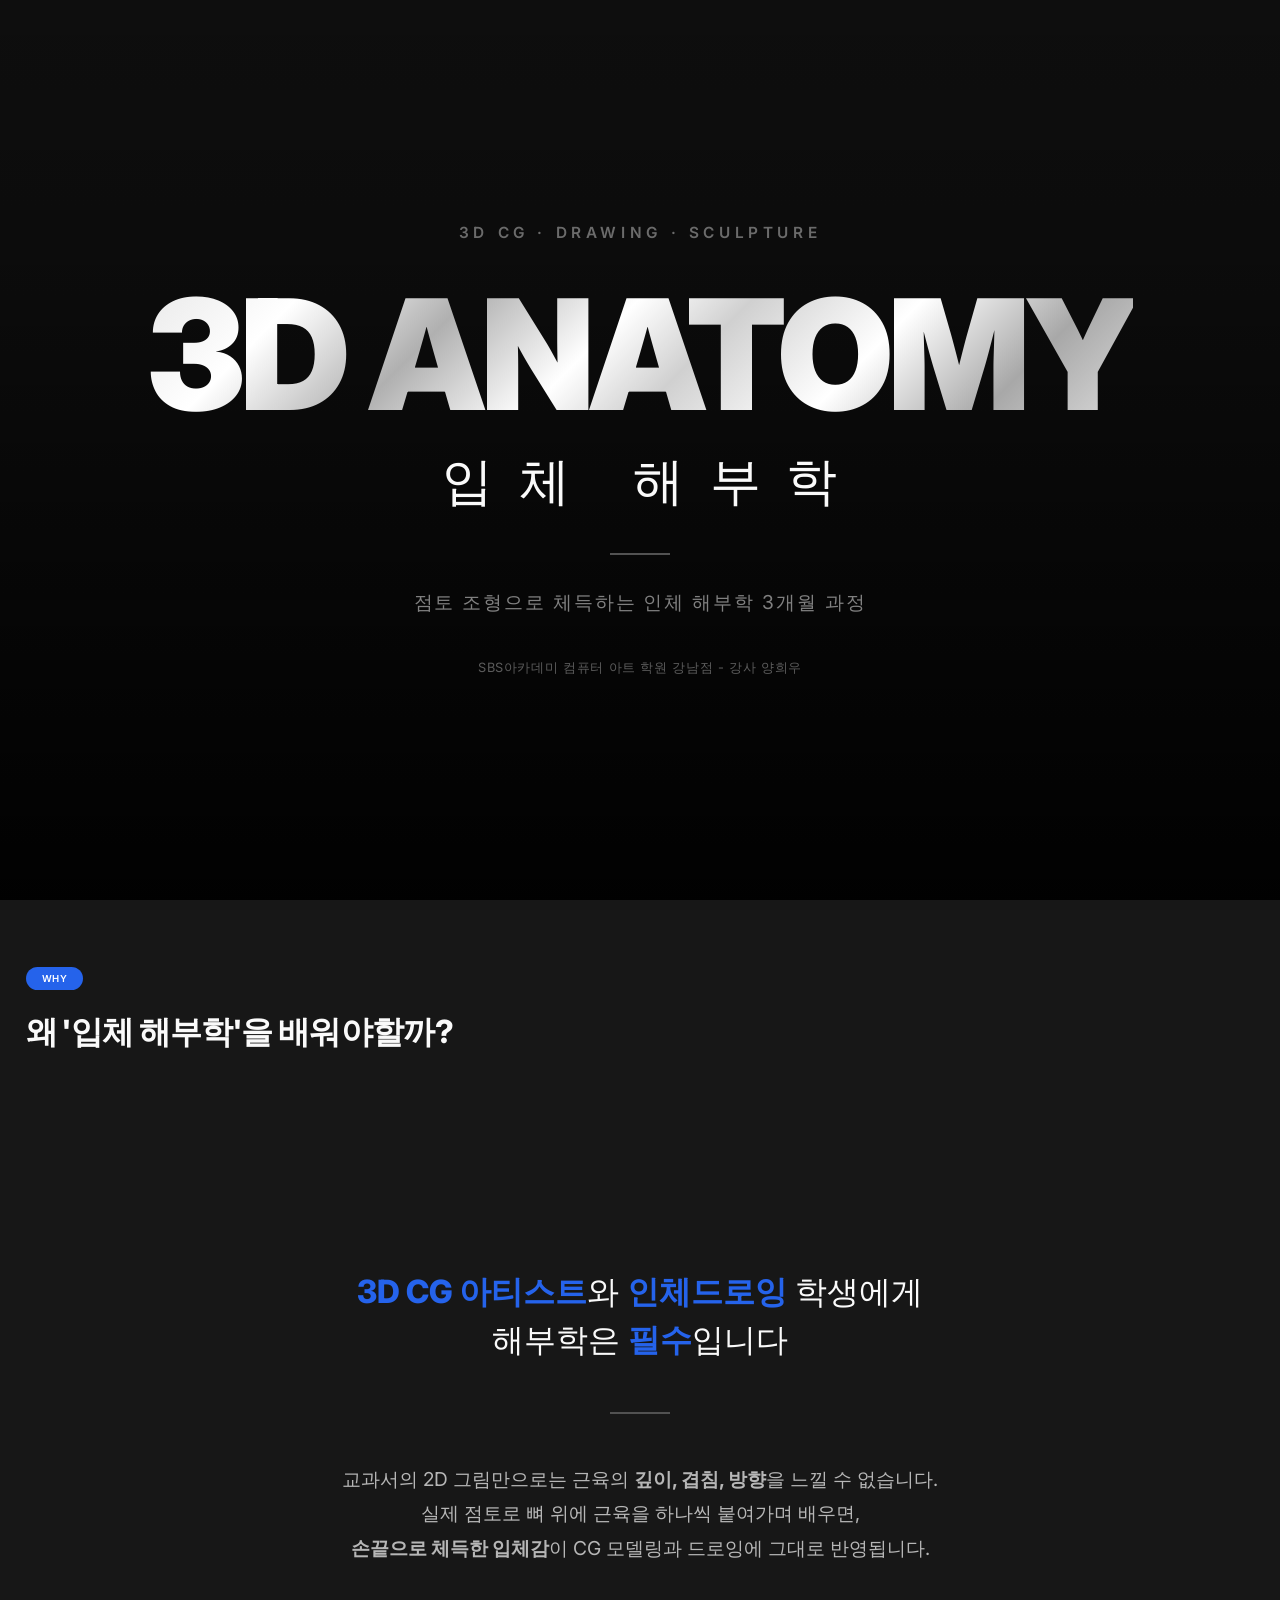
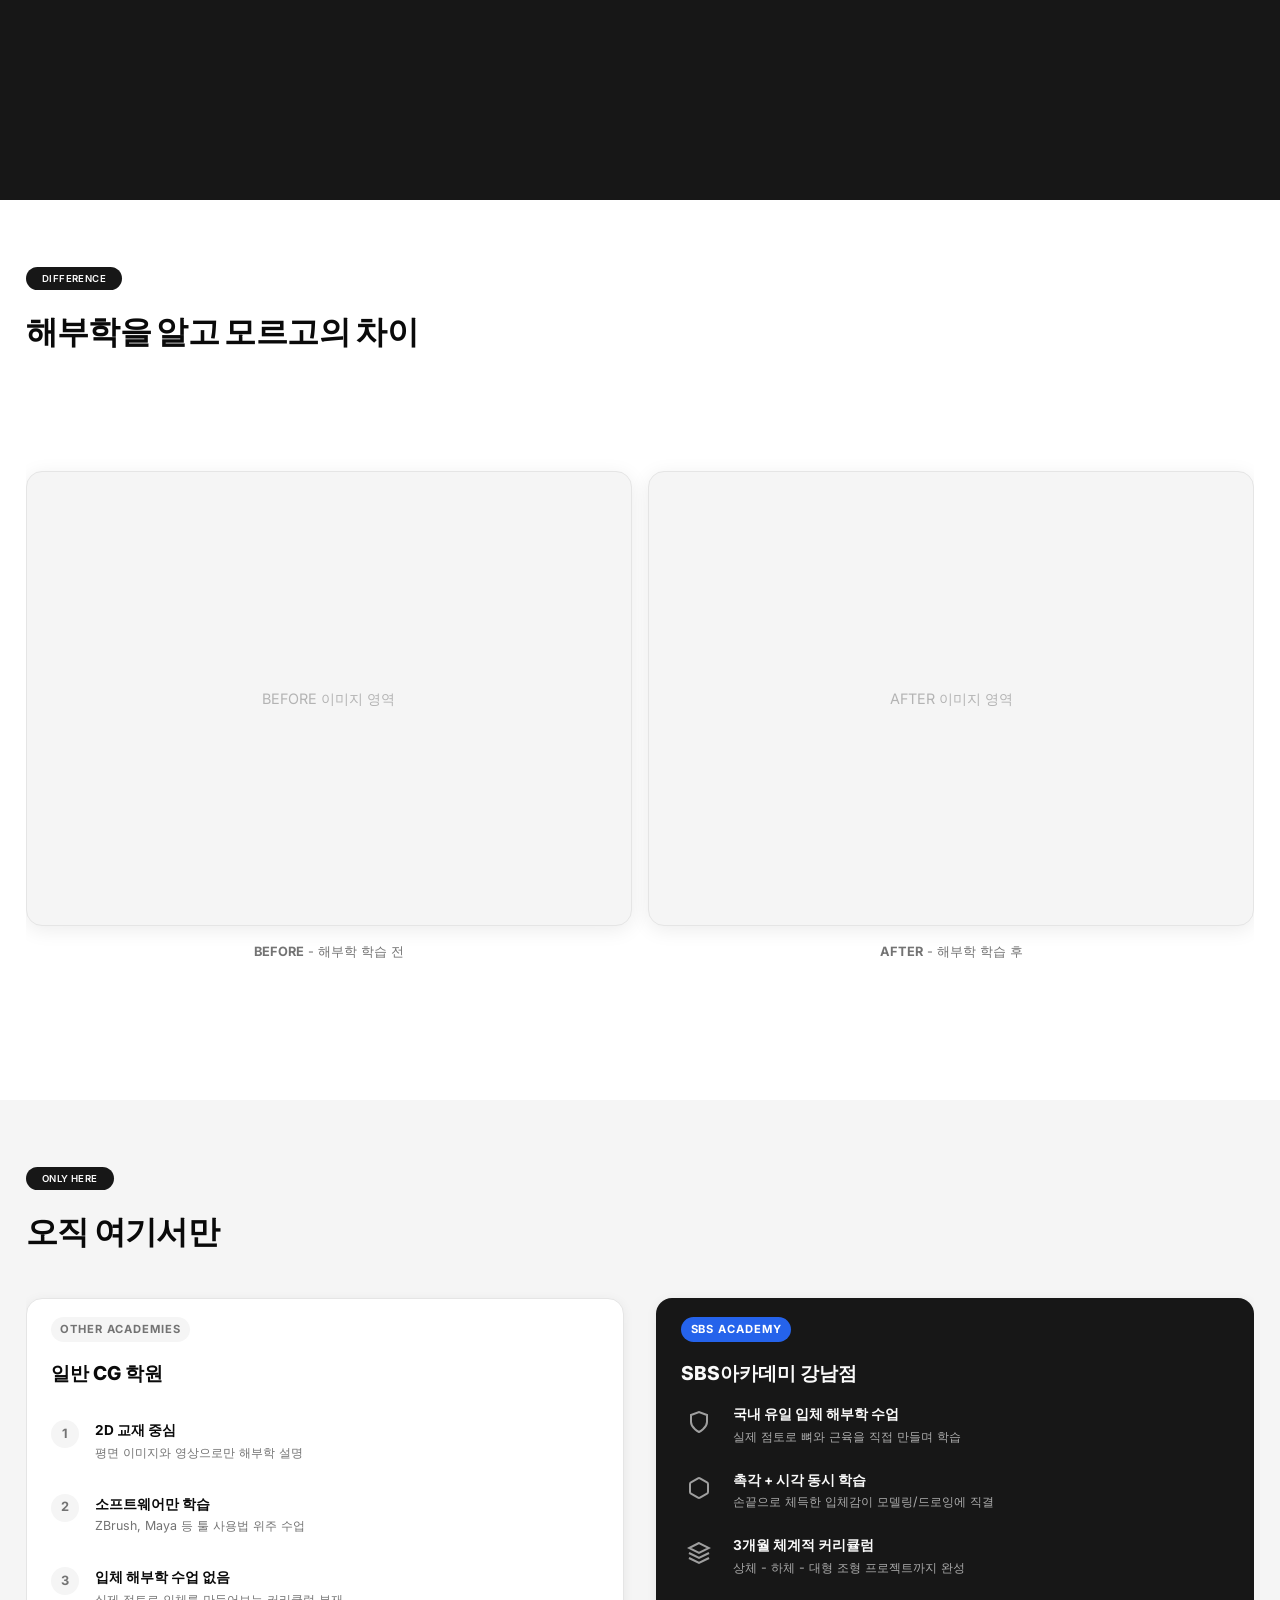
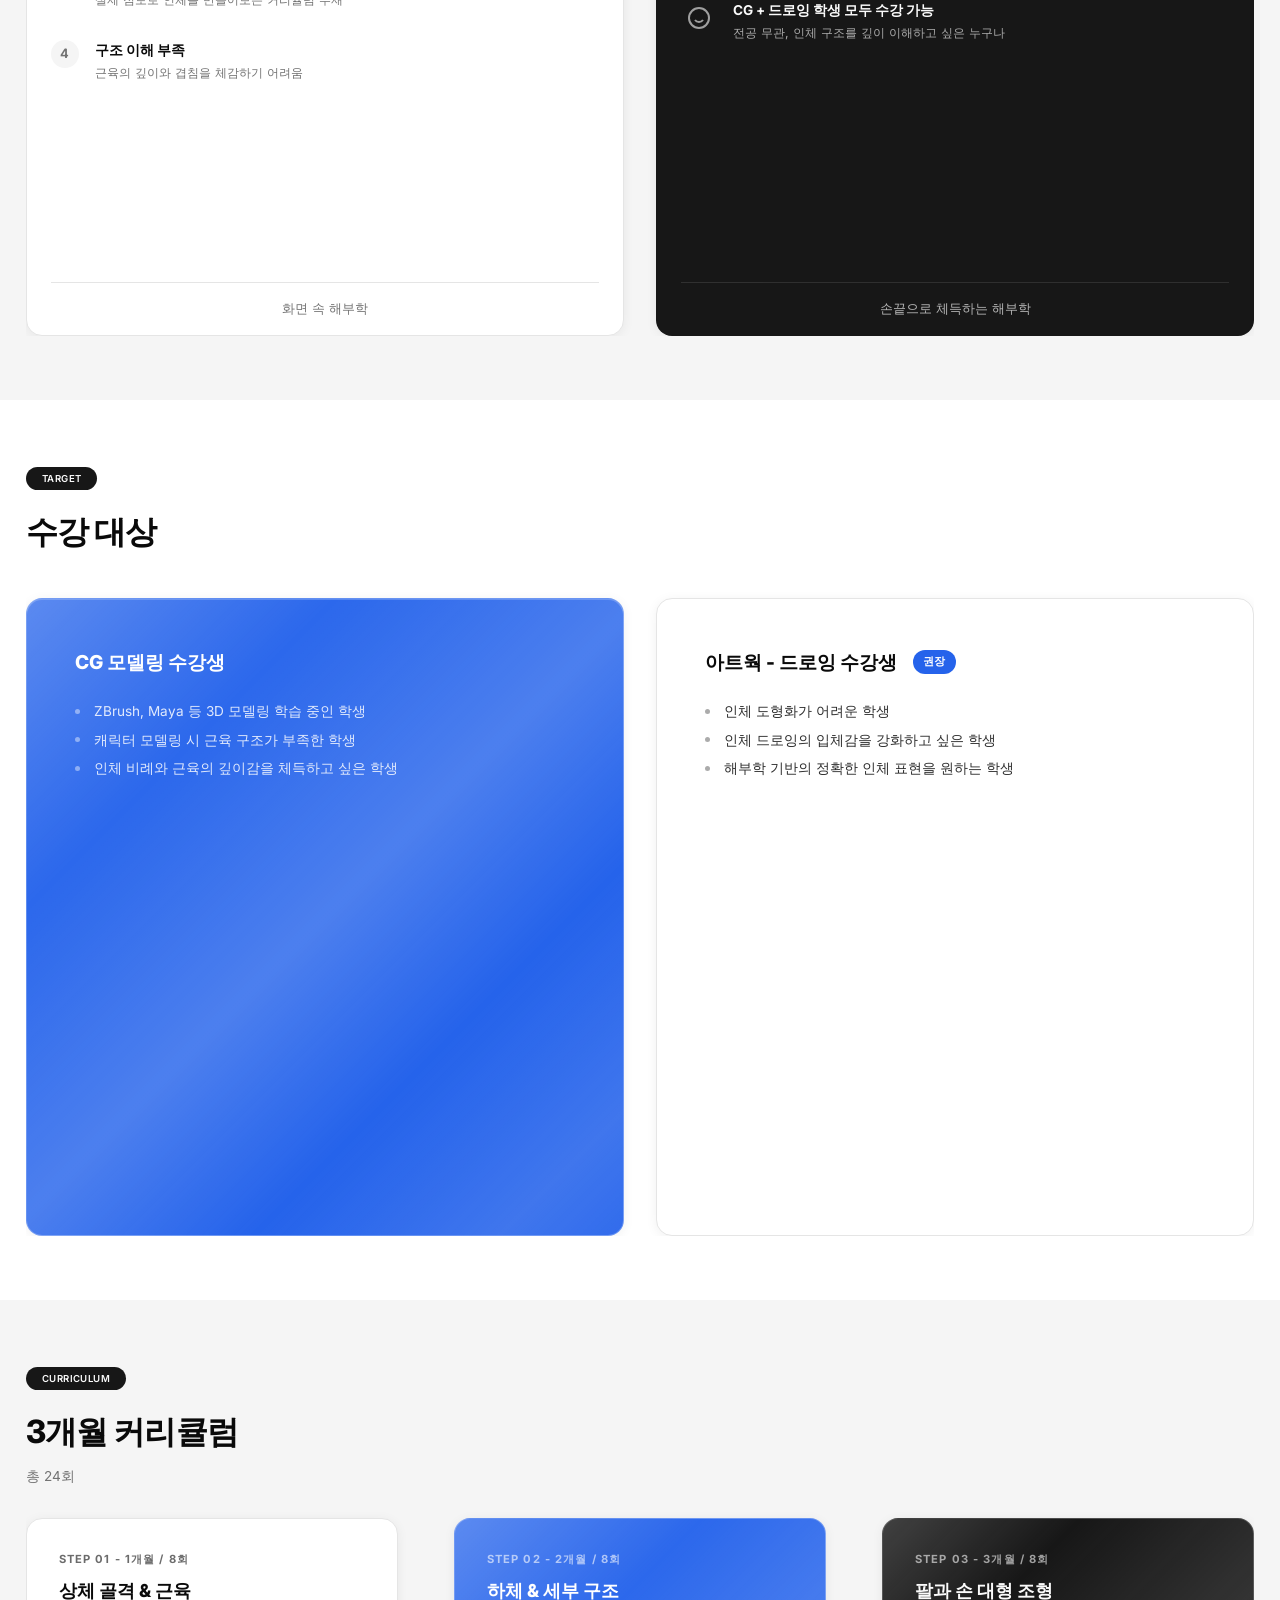
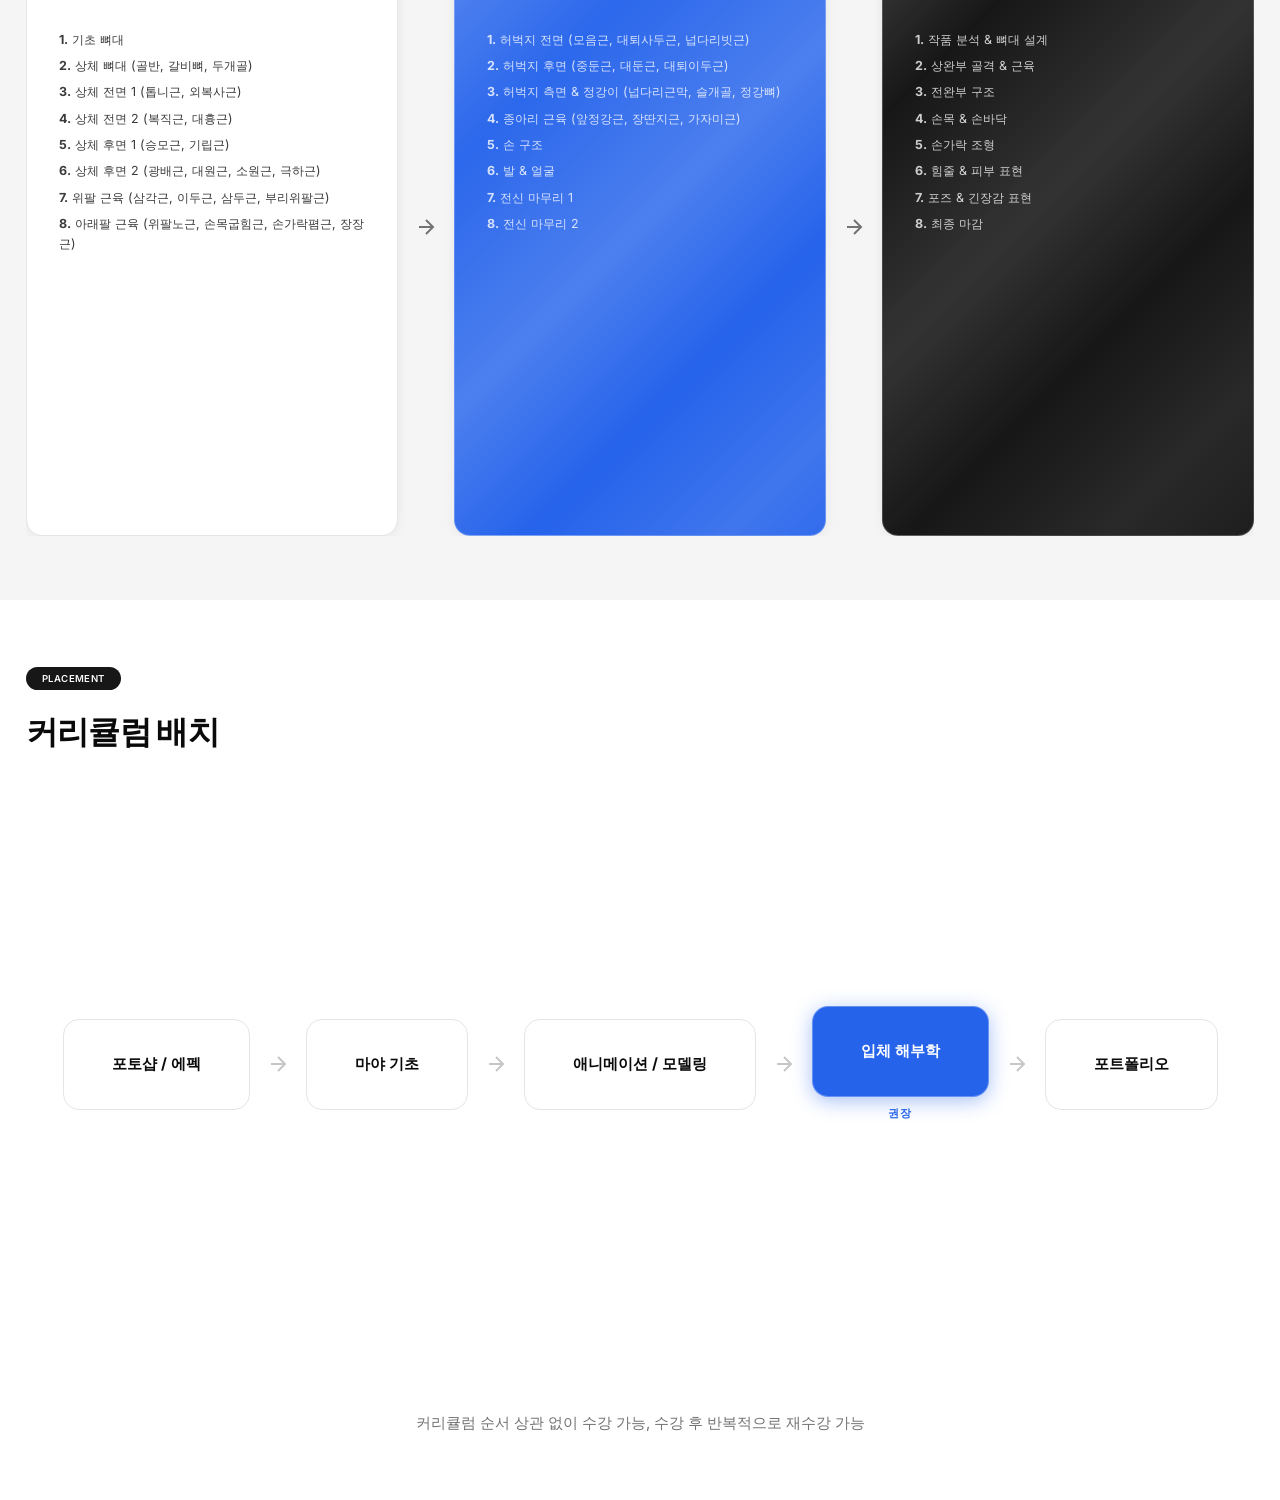
==== consultation/_build/3d_anatomy.html @ c50e130d "Curriculum placement: light theme + recommend below box" ====
<!DOCTYPE html>
<html lang="ko">
<head>
    <meta charset="UTF-8">
    <meta name="viewport" content="width=device-width, initial-scale=1.0">
    <title>3D Anatomy Lecture</title>
    <link rel="stylesheet" href="../css/style_portrait.css">
</head>
<body>
    <div class="presentation-container">

<section class="hero-section hero-section--bg" data-section-id="hero">
    <div class="hero-bg-overlay"></div>
    <div class="hero-content">
        <p class="hero-eyebrow">3D CG &middot; DRAWING &middot; SCULPTURE</p>
        <h1 class="hero-title">
            <span class="hero-title-main">3D ANATOMY</span>
            <span class="hero-title-sub">입체 해부학</span>
        </h1>
        <div class="hero-divider"></div>
        <p class="hero-tagline">점토 조형으로 체득하는 인체 해부학 3개월 과정</p>
        <p class="hero-instructor">SBS아카데미 컴퓨터 아트 학원 강남점 - 강사 양희우</p>
    </div>
</section>

<section class="section section--dark" data-section-id="why_clay_anatomy">
    <div class="section-container">
        <div class="section-header">
            <span class="section-badge">WHY</span>
            <h2 class="section-title">왜 '입체 해부학'을 배워야할까?</h2>
        </div>

        <div class="content-area">
            <div class="insight-center">
                <div class="insight-block">
                    <p class="insight-lead">
                        <strong>3D CG 아티스트</strong>와 <strong>인체드로잉</strong> 학생에게<br>
                        해부학은 <strong>필수</strong>입니다
                    </p>
                </div>

                <div class="insight-divider"></div>

                <div class="insight-detail">
                    <p>
                        교과서의 2D 그림만으로는 근육의 <strong>깊이, 겹침, 방향</strong>을 느낄 수 없습니다.<br>
                        실제 점토로 뼈 위에 근육을 하나씩 붙여가며 배우면,<br>
                        <strong>손끝으로 체득한 입체감</strong>이 CG 모델링과 드로잉에 그대로 반영됩니다.
                    </p>
                </div>
            </div>
        </div>
    </div>
</section>

<section class="section" data-section-id="before_after">
    <div class="section-container">
        <div class="section-header">
            <span class="section-badge">DIFFERENCE</span>
            <h2 class="section-title">해부학을 알고 모르고의 차이</h2>
        </div>

        <div class="content-area">
            <div class="image-row-2" style="flex: 1; align-items: center;">
                <div class="image-card">
                    <div class="image-wrap" style="aspect-ratio: 4/3; display: flex; align-items: center; justify-content: center; background: var(--muted); min-height: 320px;">
                        <p style="color: var(--muted-fg); font-size: 0.9rem; opacity: 0.5;">BEFORE 이미지 영역</p>
                    </div>
                    <p class="image-caption"><strong>BEFORE</strong> - 해부학 학습 전</p>
                </div>
                <div class="image-card">
                    <div class="image-wrap" style="aspect-ratio: 4/3; display: flex; align-items: center; justify-content: center; background: var(--muted); min-height: 320px;">
                        <p style="color: var(--muted-fg); font-size: 0.9rem; opacity: 0.5;">AFTER 이미지 영역</p>
                    </div>
                    <p class="image-caption"><strong>AFTER</strong> - 해부학 학습 후</p>
                </div>
            </div>
        </div>
    </div>
</section>

<section class="section" data-section-id="only_here">
    <div class="section-container">
        <div class="section-header">
            <span class="section-badge">ONLY HERE</span>
            <h2 class="section-title">오직 여기서만</h2>
        </div>

        <div class="content-area">
            <div class="compare-grid">
                <!-- 타 학원 -->
                <div class="compare-card">
                    <div class="compare-header">
                        <span class="compare-label compare-label--old">OTHER ACADEMIES</span>
                        <h3 class="compare-title">일반 CG 학원</h3>
                    </div>
                    <div class="compare-steps">
                        <div class="compare-step">
                            <span class="step-number">1</span>
                            <div class="step-content">
                                <strong>2D 교재 중심</strong>
                                <p>평면 이미지와 영상으로만 해부학 설명</p>
                            </div>
                        </div>
                        <div class="compare-step">
                            <span class="step-number">2</span>
                            <div class="step-content">
                                <strong>소프트웨어만 학습</strong>
                                <p>ZBrush, Maya 등 툴 사용법 위주 수업</p>
                            </div>
                        </div>
                        <div class="compare-step">
                            <span class="step-number">3</span>
                            <div class="step-content">
                                <strong>입체 해부학 수업 없음</strong>
                                <p>실제 점토로 인체를 만들어보는 커리큘럼 부재</p>
                            </div>
                        </div>
                        <div class="compare-step">
                            <span class="step-number">4</span>
                            <div class="step-content">
                                <strong>구조 이해 부족</strong>
                                <p>근육의 깊이와 겹침을 체감하기 어려움</p>
                            </div>
                        </div>
                    </div>
                    <div class="compare-footer compare-footer--old">
                        화면 속 해부학
                    </div>
                </div>

                <!-- SBS아카데미 -->
                <div class="compare-card compare-card--highlight">
                    <div class="compare-header">
                        <span class="compare-label compare-label--new">SBS ACADEMY</span>
                        <h3 class="compare-title">SBS아카데미 강남점</h3>
                    </div>
                    <div class="compare-features">
                        <div class="compare-feature">
                            <div class="feature-icon">
                                <svg width="24" height="24" viewBox="0 0 24 24" fill="none" stroke="currentColor" stroke-width="2"><path d="M12 22s8-4 8-10V5l-8-3-8 3v7c0 6 8 10 8 10z"/></svg>
                            </div>
                            <div>
                                <strong>국내 유일 입체 해부학 수업</strong>
                                <p>실제 점토로 뼈와 근육을 직접 만들며 학습</p>
                            </div>
                        </div>
                        <div class="compare-feature">
                            <div class="feature-icon">
                                <svg width="24" height="24" viewBox="0 0 24 24" fill="none" stroke="currentColor" stroke-width="2"><path d="M21 16V8a2 2 0 0 0-1-1.73l-7-4a2 2 0 0 0-2 0l-7 4A2 2 0 0 0 3 8v8a2 2 0 0 0 1 1.73l7 4a2 2 0 0 0 2 0l7-4A2 2 0 0 0 21 16z"/></svg>
                            </div>
                            <div>
                                <strong>촉각 + 시각 동시 학습</strong>
                                <p>손끝으로 체득한 입체감이 모델링/드로잉에 직결</p>
                            </div>
                        </div>
                        <div class="compare-feature">
                            <div class="feature-icon">
                                <svg width="24" height="24" viewBox="0 0 24 24" fill="none" stroke="currentColor" stroke-width="2"><path d="M12 2L2 7l10 5 10-5-10-5z"/><path d="M2 17l10 5 10-5"/><path d="M2 12l10 5 10-5"/></svg>
                            </div>
                            <div>
                                <strong>3개월 체계적 커리큘럼</strong>
                                <p>상체 - 하체 - 대형 조형 프로젝트까지 완성</p>
                            </div>
                        </div>
                        <div class="compare-feature">
                            <div class="feature-icon">
                                <svg width="24" height="24" viewBox="0 0 24 24" fill="none" stroke="currentColor" stroke-width="2"><circle cx="12" cy="12" r="10"/><path d="M8 14s1.5 2 4 2 4-2 4-2"/><line x1="9" y1="9" x2="9.01" y2="9"/><line x1="15" y1="9" x2="15.01" y2="9"/></svg>
                            </div>
                            <div>
                                <strong>CG + 드로잉 학생 모두 수강 가능</strong>
                                <p>전공 무관, 인체 구조를 깊이 이해하고 싶은 누구나</p>
                            </div>
                        </div>
                    </div>
                    <div class="compare-footer compare-footer--new">
                        손끝으로 체득하는 해부학
                    </div>
                </div>
            </div>
        </div>
    </div>
</section>

<section class="section" data-section-id="target_students">
    <div class="section-container">
        <div class="section-header">
            <span class="section-badge">TARGET</span>
            <h2 class="section-title">수강 대상</h2>
        </div>

        <div class="content-area">
            <div class="target-grid">
                <div class="target-card target-card--accent">
                    <h3 class="target-title">CG 모델링 수강생</h3>
                    <ul class="target-list">
                        <li>ZBrush, Maya 등 3D 모델링 학습 중인 학생</li>
                        <li>캐릭터 모델링 시 근육 구조가 부족한 학생</li>
                        <li>인체 비례와 근육의 깊이감을 체득하고 싶은 학생</li>
                    </ul>
                </div>

                <div class="target-card">
                    <div class="target-header-row">
                        <h3 class="target-title">아트웍 - 드로잉 수강생</h3>
                        <span class="target-recommend">권장</span>
                    </div>
                    <ul class="target-list">
                        <li>인체 도형화가 어려운 학생</li>
                        <li>인체 드로잉의 입체감을 강화하고 싶은 학생</li>
                        <li>해부학 기반의 정확한 인체 표현을 원하는 학생</li>
                    </ul>
                </div>
            </div>
        </div>
    </div>
</section>

<section class="section" data-section-id="curriculum_roadmap">
    <div class="section-container">
        <div class="section-header">
            <span class="section-badge">CURRICULUM</span>
            <h2 class="section-title">3개월 커리큘럼</h2>
            <p class="section-description">총 24회</p>
        </div>

        <div class="content-area">
            <div class="roadmap-row">
                <div class="roadmap-card roadmap-card--white">
                    <span class="roadmap-step">STEP 01 - 1개월 / 8회</span>
                    <h3 class="roadmap-title">상체 골격 & 근육</h3>
                    <ul class="roadmap-list">
                        <li><strong>1.</strong> 기초 뼈대</li>
                        <li><strong>2.</strong> 상체 뼈대 (골반, 갈비뼈, 두개골)</li>
                        <li><strong>3.</strong> 상체 전면 1 (톱니근, 외복사근)</li>
                        <li><strong>4.</strong> 상체 전면 2 (복직근, 대흉근)</li>
                        <li><strong>5.</strong> 상체 후면 1 (승모근, 기립근)</li>
                        <li><strong>6.</strong> 상체 후면 2 (광배근, 대원근, 소원근, 극하근)</li>
                        <li><strong>7.</strong> 위팔 근육 (삼각근, 이두근, 삼두근, 부리위팔근)</li>
                        <li><strong>8.</strong> 아래팔 근육 (위팔노근, 손목굽힘근, 손가락폄근, 장장근)</li>
                    </ul>
                </div>

                <div class="roadmap-arrow">
                    <svg width="24" height="24" viewBox="0 0 24 24" fill="none" stroke="currentColor" stroke-width="2"><path d="M5 12h14"/><path d="M12 5l7 7-7 7"/></svg>
                </div>

                <div class="roadmap-card roadmap-card--blue">
                    <span class="roadmap-step">STEP 02 - 2개월 / 8회</span>
                    <h3 class="roadmap-title">하체 & 세부 구조</h3>
                    <ul class="roadmap-list">
                        <li><strong>1.</strong> 허벅지 전면 (모음근, 대퇴사두근, 넙다리빗근)</li>
                        <li><strong>2.</strong> 허벅지 후면 (중둔근, 대둔근, 대퇴이두근)</li>
                        <li><strong>3.</strong> 허벅지 측면 & 정강이 (넙다리근막, 슬개골, 정강뼈)</li>
                        <li><strong>4.</strong> 종아리 근육 (앞정강근, 장딴지근, 가자미근)</li>
                        <li><strong>5.</strong> 손 구조</li>
                        <li><strong>6.</strong> 발 & 얼굴</li>
                        <li><strong>7.</strong> 전신 마무리 1</li>
                        <li><strong>8.</strong> 전신 마무리 2</li>
                    </ul>
                </div>

                <div class="roadmap-arrow">
                    <svg width="24" height="24" viewBox="0 0 24 24" fill="none" stroke="currentColor" stroke-width="2"><path d="M5 12h14"/><path d="M12 5l7 7-7 7"/></svg>
                </div>

                <div class="roadmap-card roadmap-card--dark">
                    <span class="roadmap-step">STEP 03 - 3개월 / 8회</span>
                    <h3 class="roadmap-title">팔과 손 대형 조형</h3>
                    <ul class="roadmap-list">
                        <li><strong>1.</strong> 작품 분석 & 뼈대 설계</li>
                        <li><strong>2.</strong> 상완부 골격 & 근육</li>
                        <li><strong>3.</strong> 전완부 구조</li>
                        <li><strong>4.</strong> 손목 & 손바닥</li>
                        <li><strong>5.</strong> 손가락 조형</li>
                        <li><strong>6.</strong> 힘줄 & 피부 표현</li>
                        <li><strong>7.</strong> 포즈 & 긴장감 표현</li>
                        <li><strong>8.</strong> 최종 마감</li>
                    </ul>

                </div>
            </div>
        </div>
    </div>
</section>

<section class="section" data-section-id="curriculum_placement">
    <div class="section-container">
        <div class="section-header">
            <span class="section-badge">PLACEMENT</span>
            <h2 class="section-title">커리큘럼 배치</h2>
        </div>

        <div class="content-area">
            <div class="placement-flow">
                <div class="placement-box">
                    <span class="placement-label">포토샵 / 에펙</span>
                </div>
                <div class="placement-arrow">
                    <svg width="24" height="24" viewBox="0 0 24 24" fill="none" stroke="currentColor" stroke-width="2"><path d="M5 12h14"/><path d="M12 5l7 7-7 7"/></svg>
                </div>
                <div class="placement-box">
                    <span class="placement-label">마야 기초</span>
                </div>
                <div class="placement-arrow">
                    <svg width="24" height="24" viewBox="0 0 24 24" fill="none" stroke="currentColor" stroke-width="2"><path d="M5 12h14"/><path d="M12 5l7 7-7 7"/></svg>
                </div>
                <div class="placement-box">
                    <span class="placement-label">애니메이션 / 모델링</span>
                </div>
                <div class="placement-arrow">
                    <svg width="24" height="24" viewBox="0 0 24 24" fill="none" stroke="currentColor" stroke-width="2"><path d="M5 12h14"/><path d="M12 5l7 7-7 7"/></svg>
                </div>
                <div class="placement-box-wrap">
                    <div class="placement-box placement-box--accent">
                        <span class="placement-label">입체 해부학</span>
                    </div>
                    <span class="placement-recommend">권장</span>
                </div>
                <div class="placement-arrow">
                    <svg width="24" height="24" viewBox="0 0 24 24" fill="none" stroke="currentColor" stroke-width="2"><path d="M5 12h14"/><path d="M12 5l7 7-7 7"/></svg>
                </div>
                <div class="placement-box">
                    <span class="placement-label">포트폴리오</span>
                </div>
            </div>

            <div class="placement-note">
                <p>커리큘럼 순서 상관 없이 수강 가능, 수강 후 반복적으로 재수강 가능</p>
            </div>
        </div>
    </div>
</section>

    </div>
    <script>
    document.addEventListener('DOMContentLoaded', () => {
        // Auto-apply reveal classes
        document.querySelectorAll('.section-header').forEach(el => el.classList.add('reveal'));
        document.querySelectorAll('.content-area').forEach(el => el.classList.add('reveal'));
        document.querySelectorAll('.curriculum-grid, .curriculum-intro-grid, .roadmap-row, .compare-grid, .image-row-3, .image-row-2').forEach(el => {
            el.classList.add('reveal-children');
        });

        // IntersectionObserver for scroll reveal
        const observer = new IntersectionObserver((entries) => {
            entries.forEach(entry => {
                if (entry.isIntersecting) {
                    entry.target.classList.add('visible');
                }
            });
        }, { threshold: 0.15, rootMargin: '0px 0px -50px 0px' });

        document.querySelectorAll('.reveal, .reveal-children').forEach(el => observer.observe(el));

        // Video modal player
        const isMobile = /iPhone|iPad|iPod|Android/i.test(navigator.userAgent);

        // Add play overlay to each video-showcase
        document.querySelectorAll('.video-showcase').forEach(wrap => {
            const overlay = document.createElement('div');
            overlay.className = 'play-overlay';
            overlay.innerHTML = '<svg width="28" height="28" viewBox="0 0 24 24" fill="#fff"><polygon points="5,3 19,12 5,21"/></svg>';
            wrap.appendChild(overlay);
        });

        // Create modal backdrop (once)
        const backdrop = document.createElement('div');
        backdrop.className = 'video-modal-backdrop';
        backdrop.style.pointerEvents = 'none';
        document.body.appendChild(backdrop);

        function openVideoModal(src, poster) {
            if (isMobile) {
                // Mobile: create temp video and request fullscreen
                const tmp = document.createElement('video');
                tmp.src = src;
                tmp.poster = poster;
                tmp.controls = true;
                tmp.autoplay = true;
                tmp.playsInline = false;
                tmp.style.display = 'none';
                document.body.appendChild(tmp);
                tmp.play().then(() => {
                    if (tmp.requestFullscreen) tmp.requestFullscreen();
                    else if (tmp.webkitEnterFullscreen) tmp.webkitEnterFullscreen();
                }).catch(() => {});
                tmp.addEventListener('fullscreenchange', () => {
                    if (!document.fullscreenElement) { tmp.pause(); tmp.remove(); }
                });
                tmp.addEventListener('webkitendfullscreen', () => { tmp.pause(); tmp.remove(); });
                tmp.addEventListener('ended', () => { tmp.remove(); });
                return;
            }
            // Desktop: modal popup
            backdrop.innerHTML = '<button class="video-modal-close">&times;</button>';
            const mv = document.createElement('video');
            mv.src = src;
            mv.poster = poster;
            mv.controls = true;
            mv.autoplay = true;
            mv.loop = true;
            mv.style.borderRadius = '12px';
            backdrop.appendChild(mv);
            backdrop.classList.add('active');
            backdrop.style.pointerEvents = 'auto';
            mv.play().catch(() => {});
            function closeModal() {
                mv.pause();
                backdrop.classList.remove('active');
                setTimeout(() => { backdrop.innerHTML = ''; backdrop.style.pointerEvents = 'none'; }, 300);
            }
            backdrop.querySelector('.video-modal-close').addEventListener('click', (e) => { e.stopPropagation(); closeModal(); });
            backdrop.addEventListener('click', (e) => { if (e.target === backdrop) closeModal(); });
            document.addEventListener('keydown', function esc(e) { if (e.key === 'Escape') { closeModal(); document.removeEventListener('keydown', esc); } });
        }

        document.querySelectorAll('.video-showcase').forEach(wrap => {
            wrap.addEventListener('click', () => {
                const v = wrap.querySelector('video');
                if (!v) return;
                const src = v.querySelector('source')?.src || v.src;
                const poster = v.poster || '';
                openVideoModal(src, poster);
            });
        });
    });
    </script>
</body>
</html>
---- consultation/css/style_portrait.css ----
/*
 * AI Agent Lecture - Web Landing Page Stylesheet
 * Full-screen sections: 100vh x 100vw
 * Target: GitHub Pages deployment
 */

@import url('https://fonts.googleapis.com/css2?family=Inter:wght@400;600;700;800;900&display=swap');

/* ============================================
   CSS Variables
   ============================================ */
:root {
    /* Colors */
    --bg: #fff;
    --fg: #0a0a0a;
    --card: #fff;
    --primary: #171717;
    --primary-fg: #fafafa;
    --secondary: #f5f5f5;
    --secondary-fg: #171717;
    --muted: #f5f5f5;
    --muted-fg: #737373;
    --border: #e5e5e5;
    --accent: #2563eb;
    --accent-fg: #fff;
    --success: #16a34a;
    --warning: #ca8a04;
    --danger: #dc2626;

    /* Spacing (responsive) */
    --space-xs: 0.5rem;
    --space-sm: 1rem;
    --space-md: 1.5rem;
    --space-lg: 2rem;
    --space-xl: 3rem;
    --space-2xl: 4rem;

    /* Typography */
    --font-xs: 0.75rem;
    --font-sm: 0.875rem;
    --font-base: 1rem;
    --font-lg: 1.125rem;
    --font-xl: 1.25rem;
    --font-2xl: 1.5rem;
    --font-3xl: 2rem;
    --font-4xl: clamp(2rem, 4vw, 3rem);
    --font-5xl: clamp(3rem, 8vw, 7rem);

    /* Border radius */
    --radius: 0.5rem;
    --radius-lg: 1rem;

    /* Section padding (responsive - landing page narrow margins) */
    --section-padding: clamp(1rem, 2vw, 2rem);
    --hero-padding: clamp(2rem, 5vw, 5rem);
    --content-max-width: 1400px;
}

/* ============================================
   Reset & Base
   ============================================ */
* {
    margin: 0;
    padding: 0;
    box-sizing: border-box;
}

html {
    font-size: 16px;
    scroll-behavior: smooth;
    overflow-y: auto;
}

body {
    font-family: 'Inter', -apple-system, BlinkMacSystemFont, 'Segoe UI', sans-serif;
    line-height: 1.6;
    color: var(--fg);
    background: var(--bg);
}

/* ============================================
   Hero Section (Cover / Landing)
   ============================================ */
.hero-section {
    width: 100%;
    height: 100vh;
    height: 100dvh;
    display: flex;
    align-items: center;
    justify-content: center;
    background: var(--primary);
    color: var(--primary-fg);
    padding: var(--hero-padding);
    margin: 0;
    position: relative;
    overflow: hidden;
}

.hero-section--bg {
    background-image: url('https://static-assets.artlogic.net/w_1200,c_limit,f_auto,fl_lossy,q_auto/artlogicstorage/arario/images/view/aee047b01edf885f061a9683d72b2ac8/arariogallery-ryu-in-pillar-of-perception-1988.jpg');
    background-size: cover;
    background-position: center top;
    background-repeat: no-repeat;
}

.hero-bg-overlay {
    position: absolute;
    top: 0;
    left: 0;
    width: 100%;
    height: 100%;
    background: linear-gradient(
        to top,
        rgba(0, 0, 0, 0.95) 0%,
        rgba(0, 0, 0, 0.7) 40%,
        rgba(0, 0, 0, 0.5) 70%,
        rgba(0, 0, 0, 0.4) 100%
    );
    z-index: 1;
}

.hero-section--bg .hero-content {
    position: relative;
    z-index: 2;
}

.hero-content {
    max-width: var(--content-max-width);
    width: 100%;
    text-align: center;
    display: flex;
    flex-direction: column;
    align-items: center;
    gap: var(--space-lg);
}

.hero-eyebrow {
    font-size: clamp(0.75rem, 1.2vw, 1rem);
    font-weight: 600;
    letter-spacing: 0.3em;
    text-transform: uppercase;
    opacity: 0.4;
}

.hero-title {
    display: flex;
    flex-direction: column;
    align-items: center;
    gap: 0;
}

.hero-title-main {
    font-size: clamp(4rem, 12vw, 10rem);
    font-weight: 900;
    line-height: 1;
    letter-spacing: -0.03em;
    text-transform: uppercase;
}

.hero-title-sub {
    font-size: clamp(1.5rem, 4vw, 3.5rem);
    font-weight: 300;
    letter-spacing: 0.5em;
    text-indent: 0.5em;
    margin-top: var(--space-xs);
}

.hero-divider {
    width: 60px;
    height: 2px;
    background: rgba(255, 255, 255, 0.3);
}

.hero-tagline {
    font-size: clamp(0.9rem, 1.5vw, 1.2rem);
    font-weight: 400;
    opacity: 0.5;
    letter-spacing: 0.1em;
}

.hero-instructor {
    font-size: clamp(0.75rem, 1vw, 0.9rem);
    font-weight: 400;
    opacity: 0.35;
    letter-spacing: 0.05em;
    margin-top: var(--space-xs);
}

.hero-meta {
    display: flex;
    justify-content: center;
    gap: var(--space-2xl);
    flex-wrap: wrap;
    margin-top: var(--space-2xl);
    padding-top: var(--space-xl);
    border-top: 1px solid rgba(255,255,255,0.2);
}

.meta-item {
    text-align: center;
}

.meta-label {
    display: block;
    font-size: 1rem;
    opacity: 0.6;
    text-transform: uppercase;
    letter-spacing: 0.1em;
    margin-bottom: var(--space-xs);
}

.meta-value {
    font-size: 1.5rem;
    font-weight: 600;
}

/* Hero Stats */
.hero-stats {
    display: flex;
    justify-content: center;
    gap: clamp(var(--space-lg), 4vw, var(--space-2xl));
    flex-wrap: wrap;
    margin-top: var(--space-2xl);
}

.stat-item {
    text-align: center;
}

.stat-value {
    display: block;
    font-size: clamp(2.5rem, 5vw, 4.5rem);
    font-weight: 900;
    line-height: 1;
    margin-bottom: var(--space-xs);
}

.stat-label {
    display: block;
    font-size: clamp(0.8rem, 1vw, 1.2rem);
    opacity: 0.6;
    text-transform: uppercase;
    letter-spacing: 0.1em;
}

/* ============================================
   Section (Full-screen Landing Block)
   ============================================ */
.section {
    width: 100%;
    min-height: 100vh;
    min-height: 100dvh;
    padding: var(--space-2xl) var(--section-padding);
    margin: 0;
    display: flex;
    flex-direction: column;
    justify-content: flex-start;
    position: relative;
}

.section:nth-child(even) {
    background: var(--secondary);
}

.section-container {
    max-width: var(--content-max-width);
    width: 100%;
    margin: 0 auto;
    flex: 1;
    display: flex;
    flex-direction: column;
    justify-content: flex-start;
    overflow: hidden;
}

/* ============================================
   Section Header
   ============================================ */
.section-header {
    margin-bottom: var(--space-lg);
    text-align: left;
    flex-shrink: 0;
}

.section-badge {
    display: inline-block;
    padding: 0.25rem var(--space-sm);
    background: var(--primary);
    color: var(--primary-fg);
    border-radius: 9999px;
    font-size: clamp(0.6rem, 0.75vw, 0.75rem);
    font-weight: 600;
    margin-bottom: var(--space-sm);
    letter-spacing: 0.05em;
    text-transform: uppercase;
}

.section-title {
    font-size: clamp(1.4rem, 2.5vw, 2rem);
    font-weight: 800;
    margin-bottom: var(--space-xs);
    letter-spacing: -0.02em;
}

.section-description {
    font-size: clamp(0.85rem, 1vw, 1rem);
    color: var(--muted-fg);
    line-height: 1.5;
}

/* ============================================
   Content Area
   ============================================ */
.content-area {
    flex: 1;
    display: flex;
    flex-direction: column;
    gap: var(--space-lg);
}

/* ============================================
   Image Layouts (Sections 04-05)
   ============================================ */
.image-center {
    flex: 1;
    display: flex;
    flex-direction: column;
    align-items: center;
    justify-content: center;
    gap: var(--space-sm);
}

.image-full {
    width: 100%;
    max-width: 900px;
    text-align: center;
}

.image-full img {
    width: 100%;
    height: auto;
    border-radius: var(--radius);
    object-fit: contain;
}

.image-row-3 {
    display: grid;
    grid-template-columns: repeat(3, 1fr);
    gap: var(--space-lg);
    flex: 1;
    align-items: center;
}

.image-row-3 .image-wrap {
    aspect-ratio: 16 / 10;
    display: flex;
    align-items: center;
    justify-content: center;
    overflow: hidden;
}

.image-row-3 .image-wrap img {
    width: 100%;
    height: 100%;
    object-fit: cover;
}

.image-row-2 {
    display: grid;
    grid-template-columns: repeat(2, 1fr);
    gap: var(--space-sm);
    width: 100%;
}

.image-card {
    display: flex;
    flex-direction: column;
    gap: var(--space-sm);
    text-align: center;
}

.image-wrap {
    border-radius: var(--radius-lg);
    overflow: hidden;
    border: 1px solid var(--border);
}

.image-wrap img {
    width: 100%;
    height: auto;
    display: block;
    object-fit: contain;
}

.image-caption {
    font-size: clamp(0.8rem, 0.95vw, 0.95rem);
    color: var(--muted-fg);
}

.company-logo {
    display: flex;
    justify-content: center;
    margin-top: var(--space-xs);
}

.company-logo img {
    height: 56px;
    width: auto;
    max-width: 180px;
    object-fit: contain;
    opacity: 0.7;
}

.image-source {
    font-size: clamp(0.7rem, 0.8vw, 0.8rem);
    color: var(--muted-fg);
    text-align: center;
    opacity: 0.7;
    margin-top: var(--space-xs);
}

.image-note {
    font-size: clamp(0.9rem, 1.4vw, 1.3rem);
    color: var(--fg);
    text-align: center;
    line-height: 1.6;
    word-break: keep-all;
}

.image-note strong {
    font-weight: 800;
}

/* Samsung hiring layout */
.hiring-layout-samsung {
    flex: 1;
    display: grid;
    grid-template-columns: 1fr 1.2fr;
    gap: var(--space-md);
    align-items: center;
}

.hiring-left-stack {
    display: flex;
    flex-direction: column;
    gap: var(--space-md);
}

.hiring-right .image-wrap img {
    width: 100%;
    height: auto;
    object-fit: contain;
}

/* Market Chart (04b) */
.market-chart {
    background: var(--card);
    border: 1px solid var(--border);
    border-radius: var(--radius-lg);
    padding: var(--space-xl) var(--space-lg);
    max-width: 800px;
    width: 100%;
}

.market-chart-title {
    font-size: clamp(1.2rem, 2vw, 1.6rem);
    font-weight: 800;
    text-align: center;
    margin-bottom: var(--space-xs);
}

.market-highlight {
    color: var(--accent);
}

.market-chart-sub {
    font-size: clamp(0.8rem, 1vw, 0.95rem);
    color: var(--muted-fg);
    text-align: center;
    margin-bottom: var(--space-xl);
}

.market-bars {
    display: flex;
    align-items: flex-end;
    justify-content: center;
    gap: 0;
    min-height: 280px;
    padding-bottom: var(--space-sm);
}

.market-bar-group {
    display: flex;
    flex-direction: column;
    align-items: center;
    gap: 0.5rem;
}

.market-bar-label-top {
    font-size: clamp(1.2rem, 2vw, 1.6rem);
    font-weight: 800;
    min-height: 1.6em;
}

.market-bar {
    background: var(--accent);
    border-radius: var(--radius) var(--radius) 0 0;
    display: flex;
    align-items: center;
    justify-content: center;
    min-width: 100px;
}

.market-bar--small {
    height: 60px;
    background: #93c5fd;
}

.market-bar--large {
    height: 220px;
    background: var(--accent);
}

.market-bar-value {
    font-size: clamp(0.8rem, 1vw, 0.95rem);
    font-weight: 700;
    color: #fff;
}

.market-bar-year {
    font-size: clamp(0.8rem, 1vw, 0.95rem);
    color: var(--muted-fg);
    font-weight: 500;
}

.market-arrow-area {
    display: flex;
    align-items: center;
    padding: 0 var(--space-sm);
    align-self: center;
    margin-bottom: 2rem;
}

.market-note {
    margin-top: var(--space-lg);
    text-align: center;
}

.market-note p {
    font-size: clamp(0.75rem, 0.9vw, 0.88rem);
    color: var(--muted-fg);
    line-height: 1.7;
}

/* Zillow/Yam side crop */
.image-crop-sides {
    width: 100%;
    max-width: 900px;
    overflow: hidden;
    border-radius: var(--radius);
    border: 1px solid var(--border);
}

.image-crop-sides img {
    width: 105%;
    margin-left: -2.5%;
    height: auto;
    display: block;
    object-fit: cover;
}

/* Insight section (05f) */
.section--dark {
    background: var(--primary) !important;
    color: var(--primary-fg);
}

.section--dark .section-badge {
    background: var(--accent);
    color: var(--accent-fg);
}

.section--dark .section-title {
    color: var(--primary-fg);
}

.insight-center {
    flex: 1;
    display: flex;
    flex-direction: column;
    align-items: center;
    justify-content: center;
    gap: var(--space-xl);
    text-align: center;
}

.insight-block .insight-lead {
    font-size: clamp(1.3rem, 2.5vw, 2rem);
    font-weight: 400;
    line-height: 1.5;
}

.insight-block .insight-lead strong {
    font-weight: 800;
    color: var(--accent);
}

.insight-hero-text {
    padding: var(--space-sm) 0;
}

.insight-hero-text p {
    font-size: clamp(2.5rem, 5vw, 4.5rem);
    font-weight: 900;
    color: var(--accent);
    letter-spacing: -0.02em;
    line-height: 1.2;
}

.insight-divider {
    width: 60px;
    height: 2px;
    background: rgba(255, 255, 255, 0.25);
}

.insight-detail p {
    font-size: clamp(1rem, 1.5vw, 1.3rem);
    line-height: 1.8;
    opacity: 0.7;
}

.insight-detail strong {
    opacity: 1;
    font-weight: 700;
}

/* ============================================
   Roadmap (Section 06)
   ============================================ */
.roadmap-row {
    flex: 1;
    display: flex;
    align-items: stretch;
    justify-content: center;
    gap: 0;
}

.roadmap-card {
    flex: 1;
    padding: var(--space-lg);
    border-radius: var(--radius-lg);
    display: flex;
    flex-direction: column;
}

.roadmap-card--white {
    background: var(--card);
    border: 1px solid var(--border);
}

.roadmap-card--blue {
    background:
        linear-gradient(135deg,
            rgba(255,255,255,0.25) 0%,
            rgba(255,255,255,0.03) 25%,
            rgba(255,255,255,0.18) 50%,
            rgba(255,255,255,0) 70%,
            rgba(255,255,255,0.12) 90%,
            rgba(255,255,255,0.06) 100%),
        var(--accent);
    color: var(--accent-fg);
    border: 1px solid rgba(255,255,255,0.25);
    box-shadow: 0 2px 12px rgba(0,0,0,0.06), inset 0 1px 0 rgba(255,255,255,0.2);
}

.roadmap-card--dark {
    background:
        linear-gradient(135deg,
            rgba(255,255,255,0.18) 0%,
            rgba(255,255,255,0) 20%,
            rgba(255,255,255,0.12) 45%,
            rgba(255,255,255,0) 65%,
            rgba(255,255,255,0.08) 85%,
            rgba(255,255,255,0.03) 100%),
        var(--primary);
    color: var(--primary-fg);
    border: 1px solid rgba(255,255,255,0.18);
    box-shadow: 0 2px 12px rgba(0,0,0,0.06), inset 0 1px 0 rgba(255,255,255,0.15);
}

.roadmap-step {
    font-size: 0.7rem;
    font-weight: 700;
    letter-spacing: 0.1em;
    opacity: 0.6;
    margin-bottom: var(--space-xs);
}

.roadmap-title {
    font-size: clamp(1rem, 1.4vw, 1.25rem);
    font-weight: 800;
    margin-bottom: var(--space-md);
}

.roadmap-list {
    list-style: none;
    display: flex;
    flex-direction: column;
    gap: 0.4rem;
}

.roadmap-list li {
    font-size: clamp(0.78rem, 0.9vw, 0.9rem);
    opacity: 0.8;
}


.roadmap-arrow {
    display: flex;
    align-items: center;
    padding: 0 var(--space-sm);
    color: var(--muted-fg);
    flex-shrink: 0;
}

/* ============================================
   Curriculum Grid (Section 07-08)
   ============================================ */
.curriculum-grid {
    display: grid;
    grid-template-columns: repeat(4, 1fr);
    gap: var(--space-sm);
    flex: 1;
}

.curr-card {
    background: var(--card);
    border: 1px solid var(--border);
    border-radius: var(--radius);
    padding: var(--space-sm);
    display: flex;
    flex-direction: column;
}

.curr-header {
    display: flex;
    align-items: flex-start;
    gap: var(--space-xs);
    margin-bottom: var(--space-xs);
}

.curr-num {
    width: 26px;
    height: 26px;
    border-radius: 50%;
    background: var(--accent);
    color: var(--accent-fg);
    display: flex;
    align-items: center;
    justify-content: center;
    font-size: 0.75rem;
    font-weight: 700;
    flex-shrink: 0;
}

.curr-title {
    font-size: clamp(0.75rem, 0.85vw, 0.85rem);
    font-weight: 700;
    line-height: 1.3;
}

.curr-hours {
    font-size: 0.65rem;
    color: var(--accent);
    font-weight: 600;
}

.curr-list {
    list-style: none;
    display: flex;
    flex-direction: column;
    gap: 0.2rem;
}

.curr-list li {
    font-size: clamp(0.65rem, 0.75vw, 0.75rem);
    color: var(--muted-fg);
    padding-left: 0.8rem;
    position: relative;
    line-height: 1.4;
}

.curr-list li::before {
    content: "";
    position: absolute;
    left: 0;
    top: 0.45em;
    width: 4px;
    height: 4px;
    border-radius: 50%;
    background: var(--border);
}

/* ============================================
   Curriculum Intro (Section 06a)
   ============================================ */
.curriculum-intro-grid {
    display: grid;
    grid-template-columns: repeat(4, 1fr);
    gap: var(--space-md);
    flex: 1;
}

.currintro-card {
    background: var(--card);
    border: 1px solid var(--border);
    border-radius: var(--radius-lg);
    padding: var(--space-lg);
    display: flex;
    flex-direction: column;
    gap: var(--space-sm);
}

.currintro-card--accent {
    background:
        linear-gradient(135deg,
            rgba(255,255,255,0.25) 0%,
            rgba(255,255,255,0.03) 25%,
            rgba(255,255,255,0.18) 50%,
            rgba(255,255,255,0) 70%,
            rgba(255,255,255,0.12) 90%,
            rgba(255,255,255,0.06) 100%),
        var(--accent);
    color: var(--accent-fg);
    border: 1px solid rgba(255,255,255,0.25);
    box-shadow: 0 2px 12px rgba(0,0,0,0.06), inset 0 1px 0 rgba(255,255,255,0.2);
}

.currintro-card--accent .currintro-desc {
    opacity: 0.85;
}

.currintro-icon {
    opacity: 0.7;
}

.currintro-card--accent .currintro-icon {
    opacity: 0.9;
}

.currintro-title {
    font-size: clamp(0.95rem, 1.2vw, 1.15rem);
    font-weight: 800;
}

.currintro-desc {
    font-size: clamp(0.78rem, 0.9vw, 0.88rem);
    color: var(--muted-fg);
    line-height: 1.6;
}

.currintro-card--accent .currintro-desc {
    color: var(--accent-fg);
}

.currintro-bottom {
    padding: var(--space-lg);
    background: var(--muted);
    border-radius: var(--radius-lg);
    text-align: center;
}

.currintro-summary {
    font-size: clamp(0.88rem, 1.1vw, 1.05rem);
    color: var(--muted-fg);
    line-height: 1.7;
}

.currintro-summary strong {
    color: var(--fg);
    font-weight: 700;
}

/* ============================================
   Split Layout (Section 02 - What is Agent)
   ============================================ */
.split-layout {
    flex: 1;
    display: grid;
    grid-template-columns: 2fr 3fr;
    gap: var(--space-xl);
    align-items: center;
}

.split-left {
    display: flex;
    align-items: center;
    justify-content: center;
}

.agent-illustration {
    width: 100%;
    max-width: 460px;
    height: auto;
}

.concept-block {
    margin-bottom: var(--space-lg);
}

.concept-title {
    font-size: clamp(1.1rem, 1.8vw, 1.4rem);
    font-weight: 800;
    margin-bottom: var(--space-sm);
    letter-spacing: -0.01em;
}

.concept-text {
    font-size: clamp(0.85rem, 1vw, 1rem);
    color: var(--muted-fg);
    line-height: 1.7;
}

.concept-list {
    display: flex;
    flex-direction: column;
    gap: var(--space-sm);
}

.concept-item {
    display: flex;
    align-items: flex-start;
    gap: var(--space-sm);
}

.concept-num {
    font-size: var(--font-sm);
    font-weight: 800;
    color: var(--accent);
    min-width: 28px;
    line-height: 1.5;
}

.concept-item strong {
    display: block;
    font-size: clamp(0.85rem, 1vw, 0.95rem);
    font-weight: 700;
    margin-bottom: 2px;
}

.concept-item p {
    font-size: clamp(0.78rem, 0.9vw, 0.88rem);
    color: var(--muted-fg);
    line-height: 1.4;
}

/* ============================================
   Compare Grid (Section 03 - AI vs Agent)
   ============================================ */
.compare-grid {
    flex: 1;
    display: grid;
    grid-template-columns: 1fr 1fr;
    gap: var(--space-lg);
}

.compare-card {
    background: var(--card);
    border: 1px solid var(--border);
    border-radius: var(--radius-lg);
    padding: var(--space-sm) var(--space-md);
    display: flex;
    flex-direction: column;
}

.compare-card--highlight {
    background: var(--primary);
    color: var(--primary-fg);
    border-color: transparent;
}

.compare-header {
    margin-bottom: var(--space-sm);
}

.compare-label {
    display: inline-block;
    padding: 0.2rem 0.6rem;
    border-radius: 9999px;
    font-size: 0.7rem;
    font-weight: 700;
    letter-spacing: 0.08em;
    margin-bottom: var(--space-sm);
}

.compare-label--old {
    background: var(--muted);
    color: var(--muted-fg);
}

.compare-label--new {
    background: var(--accent);
    color: var(--accent-fg);
}

.compare-title {
    font-size: clamp(1rem, 1.5vw, 1.3rem);
    font-weight: 800;
}

.compare-steps {
    flex: 1;
    display: flex;
    flex-direction: column;
    gap: 0;
}

.compare-step {
    display: flex;
    align-items: flex-start;
    gap: var(--space-sm);
    padding: var(--space-sm) 0;
}

.step-number {
    width: 28px;
    height: 28px;
    border-radius: 50%;
    background: var(--muted);
    color: var(--muted-fg);
    display: flex;
    align-items: center;
    justify-content: center;
    font-size: 0.8rem;
    font-weight: 700;
    flex-shrink: 0;
}

.step-content strong {
    display: block;
    font-size: clamp(0.85rem, 1vw, 0.95rem);
    margin-bottom: 2px;
}

.step-content p {
    font-size: clamp(0.78rem, 0.9vw, 0.85rem);
    color: var(--muted-fg);
    line-height: 1.4;
}

.compare-arrow {
    display: flex;
    justify-content: center;
    padding: 0.25rem 0;
    color: var(--border);
}

.compare-features {
    flex: 1;
    display: flex;
    flex-direction: column;
    gap: var(--space-md);
}

.compare-feature {
    display: flex;
    align-items: flex-start;
    gap: var(--space-sm);
}

.feature-icon {
    flex-shrink: 0;
    width: 36px;
    height: 36px;
    display: flex;
    align-items: center;
    justify-content: center;
    opacity: 0.6;
}

.compare-feature strong {
    display: block;
    font-size: clamp(0.85rem, 1vw, 0.95rem);
    margin-bottom: 2px;
}

.compare-feature p {
    font-size: clamp(0.78rem, 0.9vw, 0.85rem);
    opacity: 0.65;
    line-height: 1.4;
}

.compare-footer {
    margin-top: var(--space-lg);
    padding-top: var(--space-sm);
    font-size: clamp(0.8rem, 0.9vw, 0.9rem);
    text-align: center;
}

.compare-footer--old {
    border-top: 1px solid var(--border);
    color: var(--muted-fg);
    margin-top: auto;
}

.compare-footer--new {
    border-top: 1px solid rgba(255,255,255,0.15);
    opacity: 0.7;
    margin-top: auto;
}

/* ============================================
   Prompt Example (Section 03)
   ============================================ */
.prompt-example {
    text-align: center;
    margin-top: auto;
    padding-top: var(--space-sm);
}

.prompt-label {
    display: inline-block;
    font-size: clamp(0.95rem, 1.2vw, 1.1rem);
    font-weight: 700;
    color: var(--fg);
    margin-bottom: var(--space-sm);
}

.prompt-flow {
    display: flex;
    justify-content: center;
    align-items: center;
    gap: 0;
    flex-wrap: wrap;
}

.prompt-connector {
    display: flex;
    align-items: center;
    padding: 0 0.4rem;
}

.prompt-chip {
    padding: 0.45rem 1rem;
    background: var(--primary);
    color: var(--primary-fg);
    border-radius: 9999px;
    font-size: clamp(0.72rem, 0.85vw, 0.82rem);
    font-weight: 500;
    line-height: 1.3;
}

/* ============================================
   Summary / Findings
   ============================================ */
.summary-content {
    flex: 1;
    display: flex;
    flex-direction: column;
    gap: var(--space-lg);
}

.summary-card {
    padding: var(--space-lg);
    background: var(--card);
    border: 1px solid var(--border);
    border-radius: var(--radius-lg);
}

.summary-card.highlight {
    background: var(--accent);
    color: var(--accent-fg);
    border: none;
}

.summary-card-title {
    font-size: var(--font-xl);
    font-weight: 700;
    margin-bottom: var(--space-sm);
    text-transform: uppercase;
    letter-spacing: 0.05em;
}

.summary-card-text {
    font-size: var(--font-2xl);
    line-height: 1.5;
}

.findings-list {
    flex: 1;
    display: flex;
    flex-direction: column;
    gap: var(--space-lg);
}

.finding-item {
    display: flex;
    gap: var(--space-lg);
    padding: var(--space-lg);
    background: var(--card);
    border: 1px solid var(--border);
    border-radius: var(--radius-lg);
}

.finding-number {
    font-size: var(--font-4xl);
    font-weight: 900;
    color: var(--accent);
    line-height: 1;
    min-width: 60px;
}

.finding-content {
    flex: 1;
}

.finding-title {
    font-size: var(--font-2xl);
    font-weight: 700;
    margin-bottom: var(--space-sm);
}

.finding-description {
    font-size: var(--font-lg);
    color: var(--muted-fg);
    line-height: 1.6;
}

/* ============================================
   Comparison Table
   ============================================ */
.comparison-table {
    flex: 1;
    display: flex;
    flex-direction: column;
    border: 1px solid var(--border);
    border-radius: var(--radius-lg);
    overflow: hidden;
}

.table-header {
    display: grid;
    grid-template-columns: 2fr repeat(2, 1fr);
    background: var(--primary);
    color: var(--primary-fg);
}

.table-header .table-cell {
    padding: var(--space-md);
    font-weight: 700;
    font-size: var(--font-lg);
    text-align: center;
}

.table-header .table-cell:first-child {
    text-align: left;
}

.table-row {
    display: grid;
    grid-template-columns: 2fr repeat(2, 1fr);
    border-bottom: 1px solid var(--border);
}

.table-row:last-child {
    border-bottom: none;
}

.table-row:nth-child(even) {
    background: var(--muted);
}

.table-cell {
    padding: var(--space-md);
    font-size: var(--font-lg);
    text-align: center;
    display: flex;
    align-items: center;
    justify-content: center;
}

.table-cell.feature {
    font-weight: 600;
    justify-content: flex-start;
}

/* ============================================
   Overview Grid & Cards
   ============================================ */
.overview-grid {
    display: grid;
    grid-template-columns: repeat(3, 1fr);
    gap: var(--space-lg);
}

.overview-card {
    padding: var(--space-lg);
    background: var(--card);
    border: 1px solid var(--border);
    border-radius: var(--radius-lg);
}

.overview-label {
    font-size: var(--font-sm);
    font-weight: 600;
    color: var(--muted-fg);
    text-transform: uppercase;
    letter-spacing: 0.05em;
    margin-bottom: var(--space-sm);
}

.overview-value {
    font-size: var(--font-2xl);
    font-weight: 700;
}

/* Curriculum Detail Grid */
.curriculum-detail-grid {
    display: grid;
    grid-template-columns: repeat(2, 1fr);
    gap: var(--space-lg);
}

.curriculum-detail-card {
    padding: var(--space-lg);
    background: var(--card);
    border: 1px solid var(--border);
    border-radius: var(--radius-lg);
}

.detail-header {
    margin-bottom: var(--space-md);
}

.detail-session {
    font-size: var(--font-sm);
    font-weight: 600;
    color: var(--accent);
    text-transform: uppercase;
    letter-spacing: 0.05em;
}

.detail-title {
    font-size: var(--font-2xl);
    font-weight: 700;
    margin-top: var(--space-xs);
}

.detail-steps {
    list-style: none;
    counter-reset: step;
    display: flex;
    flex-direction: column;
    gap: var(--space-xs);
}

.detail-steps li {
    counter-increment: step;
    font-size: var(--font-base);
    color: var(--muted-fg);
    padding-left: var(--space-lg);
    position: relative;
}

.detail-steps li::before {
    content: counter(step) ".";
    position: absolute;
    left: 0;
    font-weight: 600;
    color: var(--fg);
}

/* Generic Grids */
.grid-2 { display: grid; grid-template-columns: repeat(2, 1fr); gap: var(--space-lg); }
.grid-3 { display: grid; grid-template-columns: repeat(3, 1fr); gap: var(--space-lg); }
.grid-4 { display: grid; grid-template-columns: repeat(4, 1fr); gap: var(--space-lg); }

/* ============================================
   Badge
   ============================================ */
.badge {
    display: inline-block;
    padding: 0.25rem 0.75rem;
    font-size: var(--font-sm);
    font-weight: 600;
    border-radius: 9999px;
    background: var(--primary);
    color: var(--primary-fg);
}

.badge-secondary { background: var(--secondary); color: var(--secondary-fg); }
.badge-accent { background: var(--accent); color: var(--accent-fg); }
.badge-muted { background: var(--muted); color: var(--muted-fg); }

/* ============================================
   Placeholder Text
   ============================================ */
.placeholder-text {
    font-size: clamp(1.2rem, 2vw, 1.8rem);
    color: var(--muted-fg);
    opacity: 0.5;
    font-weight: 500;
    letter-spacing: 0.05em;
}

/* ============================================
   Shadow Effects
   ============================================ */
.image-wrap,
.image-crop-sides {
    box-shadow: 0 4px 20px rgba(0, 0, 0, 0.08);
}

.curr-card,
.compare-card,
.roadmap-card,
.currintro-card,
.market-chart {
    box-shadow: 0 2px 12px rgba(0, 0, 0, 0.06);
}

/* ============================================
   Hero Chrome Gradient Text
   ============================================ */
.hero-title-main {
    background: linear-gradient(
        135deg,
        #e8e8e8 0%,
        #ffffff 15%,
        #b0b0b0 30%,
        #ffffff 45%,
        #d0d0d0 55%,
        #ffffff 70%,
        #a8a8a8 85%,
        #e0e0e0 100%
    );
    -webkit-background-clip: text;
    -webkit-text-fill-color: transparent;
    background-clip: text;
}

/* ============================================
   Scroll Reveal Animation
   ============================================ */
@keyframes fadeInUp {
    from {
        opacity: 0;
        transform: translateY(40px);
    }
    to {
        opacity: 1;
        transform: translateY(0);
    }
}

.reveal {
    opacity: 0;
    transform: translateY(40px);
    transition: opacity 0.6s ease, transform 0.6s ease;
}

.reveal.visible {
    opacity: 1;
    transform: translateY(0);
}

/* Staggered children */
.reveal-children > * {
    opacity: 0;
    transform: translateY(30px);
    transition: opacity 0.5s ease, transform 0.5s ease;
}

.reveal-children.visible > *:nth-child(1) { transition-delay: 0s; }
.reveal-children.visible > *:nth-child(2) { transition-delay: 0.08s; }
.reveal-children.visible > *:nth-child(3) { transition-delay: 0.16s; }
.reveal-children.visible > *:nth-child(4) { transition-delay: 0.24s; }
.reveal-children.visible > *:nth-child(5) { transition-delay: 0.32s; }
.reveal-children.visible > *:nth-child(6) { transition-delay: 0.4s; }
.reveal-children.visible > *:nth-child(7) { transition-delay: 0.48s; }
.reveal-children.visible > *:nth-child(8) { transition-delay: 0.56s; }

.reveal-children.visible > * {
    opacity: 1;
    transform: translateY(0);
}

/* ============================================
   Responsive Breakpoints
   ============================================ */
@media (max-width: 1024px) {
    .overview-grid,
    .curriculum-grid,
    .curriculum-intro-grid {
        grid-template-columns: repeat(2, 1fr);
    }
    .grid-4 {
        grid-template-columns: repeat(2, 1fr);
    }
    .roadmap-row {
        flex-direction: column;
        gap: var(--space-sm);
    }
    .roadmap-arrow {
        justify-content: center;
        transform: rotate(90deg);
        padding: 0;
    }
}

@media (max-width: 768px) {
    :root {
        --section-padding: 0.75rem;
        --hero-padding: 1.5rem;
    }

    .image-row-3,
    .image-row-2,
    .hiring-layout-samsung,
    .curriculum-grid,
    .split-layout,
    .compare-grid,
    .overview-grid,
    .curriculum-detail-grid,
    .grid-2, .grid-3, .grid-4 {
        grid-template-columns: 1fr;
    }

    .agent-illustration {
        max-width: 280px;
    }

    .hero-stats {
        gap: var(--space-lg);
    }

    .finding-item {
        flex-direction: column;
        gap: var(--space-sm);
    }

    .finding-number {
        min-width: auto;
    }

    .table-header,
    .table-row {
        grid-template-columns: 1.5fr repeat(2, 1fr);
    }
}

/* ============================================
   Use Case Video Showcase (Sections 12a-12g)
   ============================================ */
.video-showcase {
    width: 100%;
    max-width: 900px;
    border-radius: var(--radius-lg);
    overflow: hidden;
    border: 2px solid #1a1a2e;
    box-shadow:
        0 12px 40px rgba(0,0,0,0.15),
        0 4px 12px rgba(0,0,0,0.08);
}

.demo-video {
    width: 100%;
    height: auto;
    display: block;
    object-fit: contain;
    background: #0f0f1a;
}

.usecase-caption {
    display: flex;
    align-items: center;
    gap: var(--space-sm);
    padding: var(--space-sm) 0;
    max-width: 900px;
    width: 100%;
}

.caption-tag {
    display: inline-block;
    padding: 0.25rem 0.75rem;
    background: var(--primary);
    color: var(--primary-fg);
    border-radius: 6px;
    font-size: var(--font-xs);
    font-weight: 600;
    white-space: nowrap;
}

.caption-text {
    font-size: var(--font-sm);
    color: var(--muted-fg);
    line-height: 1.4;
}

/* USE CASE sections: tighter padding for larger videos */
[data-section-id^="usecase_"] {
    padding-top: var(--space-lg);
    padding-bottom: var(--space-lg);
}

[data-section-id^="usecase_"] .section-header {
    margin-bottom: var(--space-sm);
}

[data-section-id^="usecase_"] .video-showcase {
    max-width: 1100px;
}

/* Video play overlay */
.video-showcase {
    position: relative;
    cursor: pointer;
}

.video-showcase .play-overlay {
    position: absolute;
    top: 50%;
    left: 50%;
    transform: translate(-50%, -50%);
    width: 72px;
    height: 72px;
    background: rgba(0,0,0,0.6);
    border: 2px solid rgba(255,255,255,0.3);
    border-radius: 50%;
    display: flex;
    align-items: center;
    justify-content: center;
    pointer-events: none;
    transition: opacity 0.3s, transform 0.3s;
}

.video-showcase:hover .play-overlay {
    transform: translate(-50%, -50%) scale(1.1);
    background: rgba(0,0,0,0.75);
}

.video-showcase .play-overlay svg {
    margin-left: 4px;
}

/* Video modal overlay */
.video-modal-backdrop {
    position: fixed;
    top: 0;
    left: 0;
    width: 100%;
    height: 100%;
    background: rgba(0,0,0,0.85);
    z-index: 9999;
    display: flex;
    align-items: center;
    justify-content: center;
    opacity: 0;
    pointer-events: none;
    transition: opacity 0.3s;
    cursor: pointer;
}

.video-modal-backdrop.active {
    opacity: 1;
}

.video-modal-backdrop video {
    max-width: 92vw;
    max-height: 88vh;
    border-radius: var(--radius-lg);
    box-shadow: 0 20px 60px rgba(0,0,0,0.5);
}

.video-modal-close {
    position: absolute;
    top: 16px;
    right: 20px;
    width: 40px;
    height: 40px;
    background: rgba(255,255,255,0.15);
    border: none;
    border-radius: 50%;
    color: #fff;
    font-size: 20px;
    cursor: pointer;
    display: flex;
    align-items: center;
    justify-content: center;
}

/* ============================================
   Use Case Dual Video Grid (2 videos per page)
   ============================================ */
.usecase-dual-grid {
    display: grid;
    grid-template-columns: 1fr 1fr;
    gap: var(--space-lg);
    width: 100%;
    max-width: 1200px;
}

.usecase-dual-grid .usecase-item {
    display: flex;
    flex-direction: column;
    align-items: center;
    gap: var(--space-xs);
}

.usecase-dual-grid .usecase-item-header {
    text-align: center;
    margin-bottom: var(--space-xs);
}

.usecase-dual-grid .usecase-item-header .usecase-item-badge {
    display: inline-block;
    padding: 0.2rem 0.6rem;
    background: var(--primary);
    color: var(--primary-fg);
    border-radius: 4px;
    font-size: var(--font-xs);
    font-weight: 600;
    margin-bottom: 0.3rem;
}

.usecase-dual-grid .usecase-item-header h3 {
    font-size: var(--font-lg);
    font-weight: 700;
    color: var(--text-primary);
    margin: 0;
    line-height: 1.3;
}

.usecase-dual-grid .usecase-item-header p {
    font-size: var(--font-xs);
    color: var(--muted-fg);
    margin: 0.2rem 0 0;
    line-height: 1.4;
}

.usecase-dual-grid .video-showcase {
    max-width: 100%;
}

.usecase-dual-grid .usecase-caption {
    max-width: 100%;
}

/* ============================================
   Target Students
   ============================================ */
.target-grid {
    flex: 1;
    display: grid;
    grid-template-columns: 1fr 1fr;
    gap: var(--space-lg);
    align-items: stretch;
}

.target-card {
    background: var(--card);
    border: 1px solid var(--border);
    border-radius: var(--radius-lg);
    padding: var(--space-xl);
    display: flex;
    flex-direction: column;
    gap: var(--space-md);
    box-shadow: 0 2px 12px rgba(0, 0, 0, 0.06);
}

.target-card--accent {
    background:
        linear-gradient(135deg,
            rgba(255,255,255,0.25) 0%,
            rgba(255,255,255,0.03) 25%,
            rgba(255,255,255,0.18) 50%,
            rgba(255,255,255,0) 70%,
            rgba(255,255,255,0.12) 90%,
            rgba(255,255,255,0.06) 100%),
        var(--accent);
    color: var(--accent-fg);
    border: 1px solid rgba(255,255,255,0.25);
    box-shadow: 0 2px 12px rgba(0,0,0,0.06), inset 0 1px 0 rgba(255,255,255,0.2);
}

.target-header-row {
    display: flex;
    align-items: center;
    gap: var(--space-sm);
}

.target-title {
    font-size: clamp(1.1rem, 1.5vw, 1.4rem);
    font-weight: 800;
}

.target-recommend {
    display: inline-block;
    padding: 0.2rem 0.6rem;
    background: var(--accent);
    color: var(--accent-fg);
    border-radius: 9999px;
    font-size: 0.7rem;
    font-weight: 700;
    letter-spacing: 0.08em;
    white-space: nowrap;
}

.target-list {
    list-style: none;
    display: flex;
    flex-direction: column;
    gap: 0.5rem;
}

.target-list li {
    font-size: clamp(0.85rem, 1vw, 0.95rem);
    opacity: 0.85;
    padding-left: 1.2rem;
    position: relative;
    line-height: 1.5;
}

.target-list li::before {
    content: "";
    position: absolute;
    left: 0;
    top: 0.55em;
    width: 5px;
    height: 5px;
    border-radius: 50%;
    background: currentColor;
    opacity: 0.4;
}

.target-card--accent .target-list li::before {
    background: #fff;
    opacity: 0.5;
}

@media (max-width: 768px) {
    .target-grid {
        grid-template-columns: 1fr;
    }
}

/* ============================================
   Curriculum Placement Flow
   ============================================ */
.placement-flow {
    flex: 1;
    display: flex;
    align-items: center;
    justify-content: center;
    gap: 0;
    flex-wrap: wrap;
    padding: var(--space-xl) 0;
}

.placement-box-wrap {
    display: flex;
    flex-direction: column;
    align-items: center;
    gap: var(--space-xs);
}

.placement-box {
    background: var(--card);
    border: 1px solid var(--border);
    border-radius: var(--radius-lg);
    padding: var(--space-lg) var(--space-xl);
    text-align: center;
    display: flex;
    flex-direction: column;
    align-items: center;
    gap: var(--space-xs);
    min-width: 140px;
}

.placement-box--accent {
    background: var(--accent);
    border-color: rgba(255, 255, 255, 0.3);
    box-shadow: 0 4px 20px rgba(37, 99, 235, 0.4);
}

.placement-label {
    font-size: clamp(0.9rem, 1.2vw, 1.1rem);
    font-weight: 700;
    white-space: nowrap;
    color: var(--fg);
}

.placement-box--accent .placement-label {
    color: var(--accent-fg);
}

.placement-recommend {
    font-size: clamp(0.7rem, 0.85vw, 0.8rem);
    font-weight: 600;
    color: var(--accent);
    letter-spacing: 0.1em;
}

.placement-arrow {
    display: flex;
    align-items: center;
    padding: 0 var(--space-sm);
    color: var(--muted-fg);
    opacity: 0.4;
    flex-shrink: 0;
}

.placement-note {
    text-align: center;
    margin-top: var(--space-xl);
}

.placement-note p {
    font-size: clamp(0.9rem, 1.2vw, 1.1rem);
    color: var(--muted-fg);
    line-height: 1.6;
}

@media (max-width: 1024px) {
    .placement-flow {
        flex-direction: column;
        gap: var(--space-xs);
    }
    .placement-arrow {
        transform: rotate(90deg);
        padding: 0;
    }
    .placement-box {
        min-width: 200px;
    }
}

/* Single video use case (when odd number) */
.usecase-single-center {
    display: flex;
    flex-direction: column;
    align-items: center;
    gap: var(--space-xs);
    max-width: 600px;
}
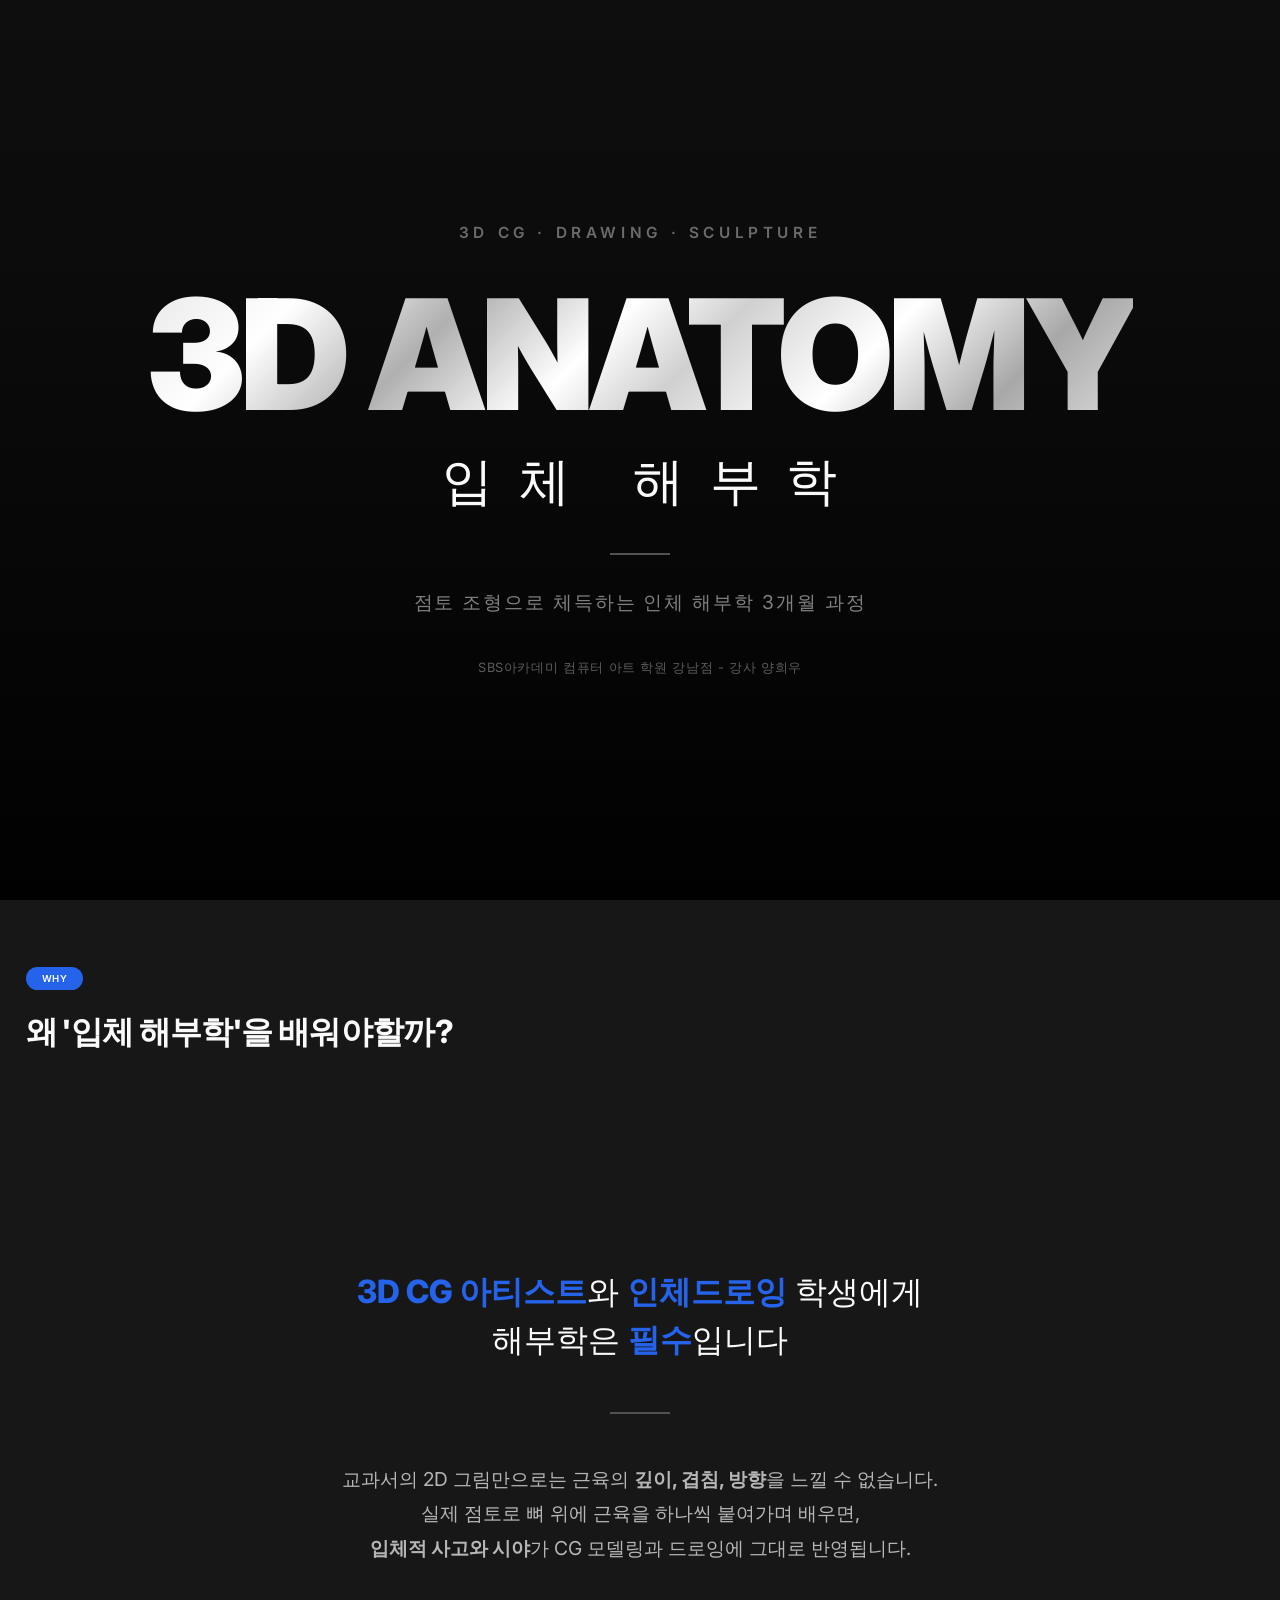
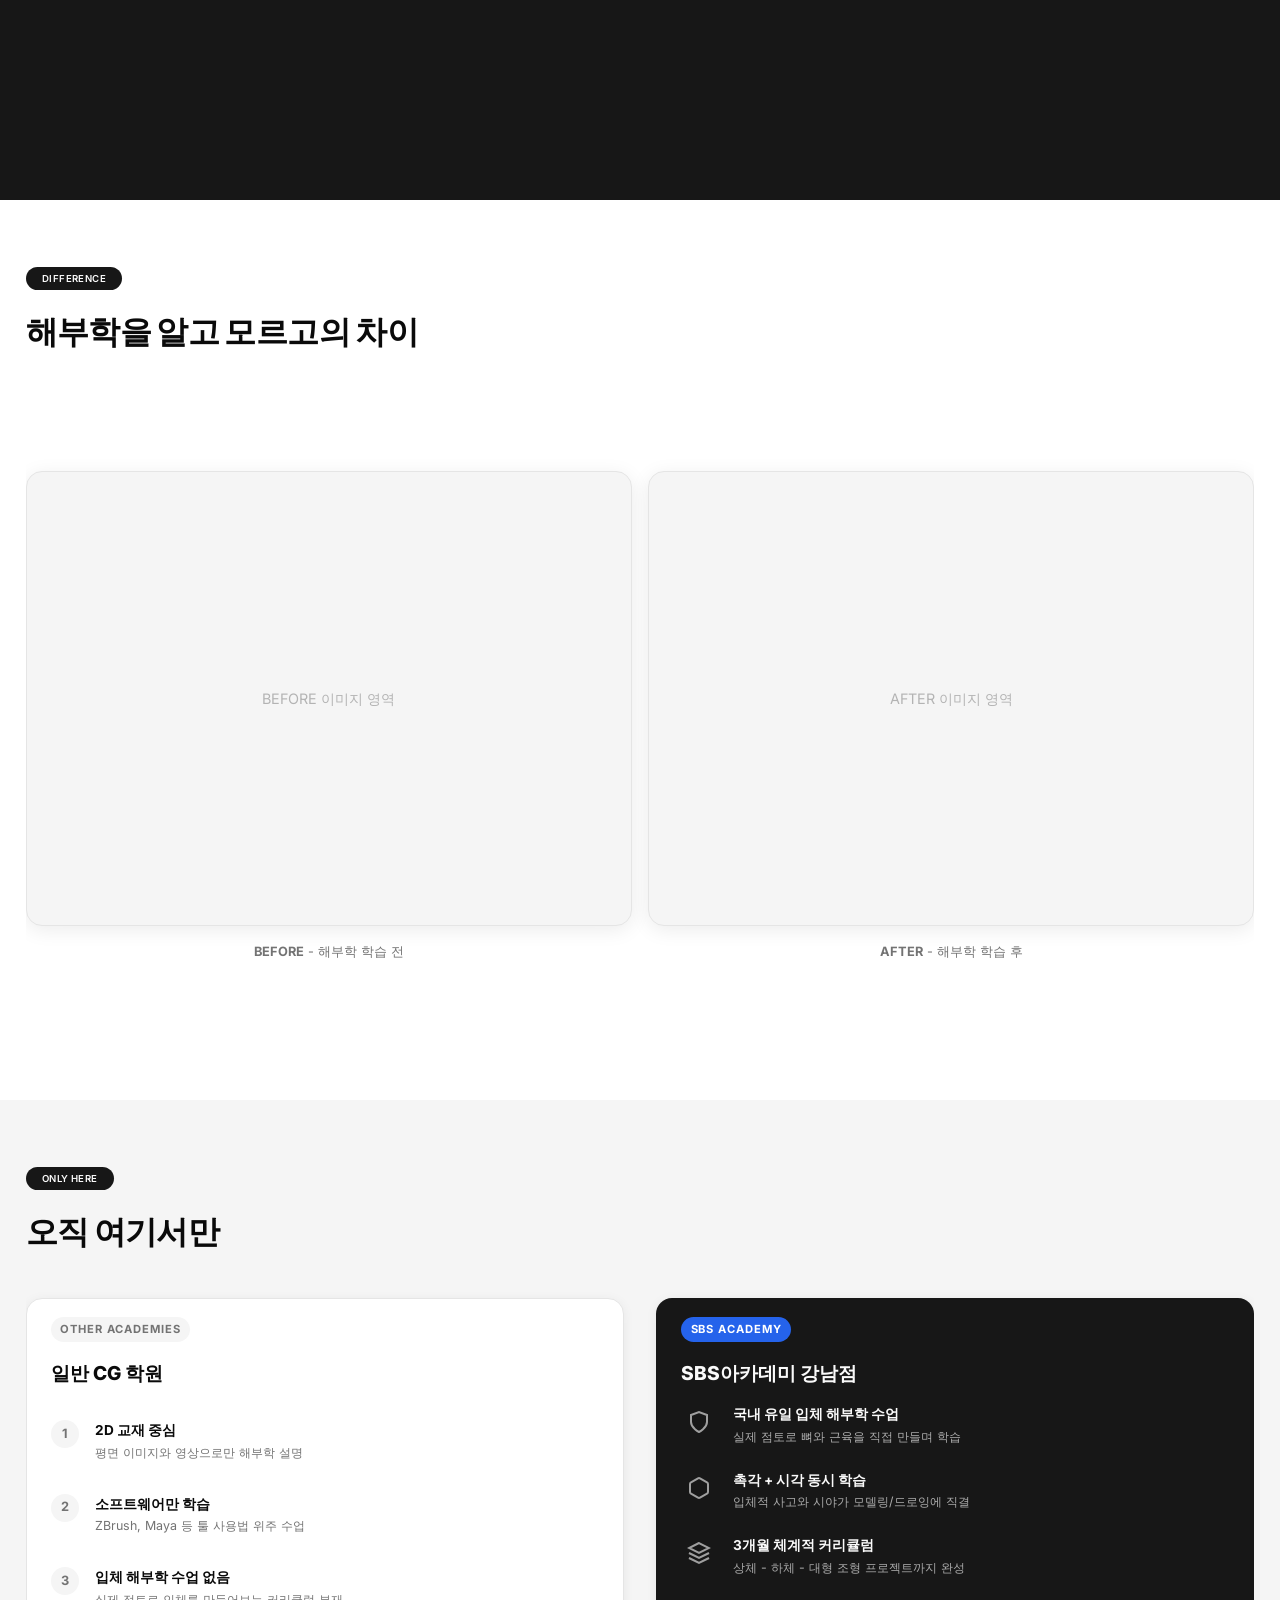
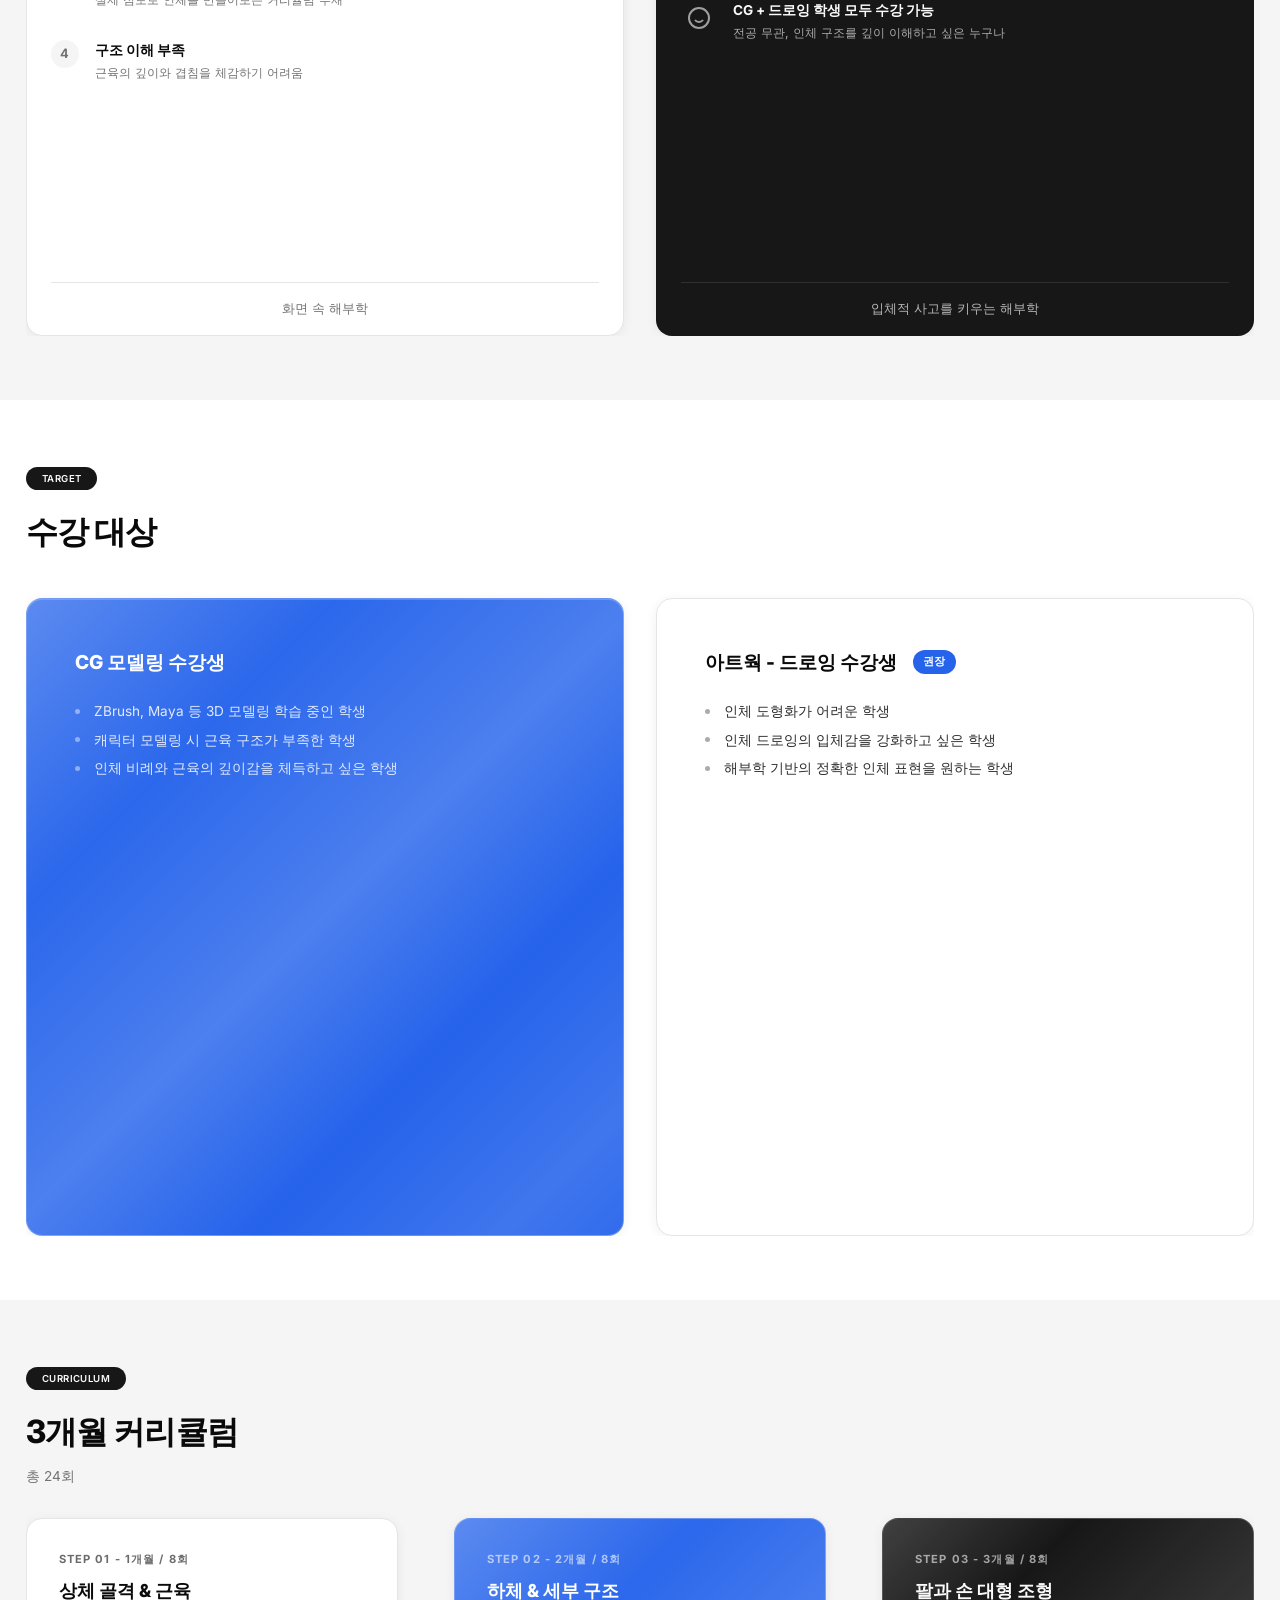
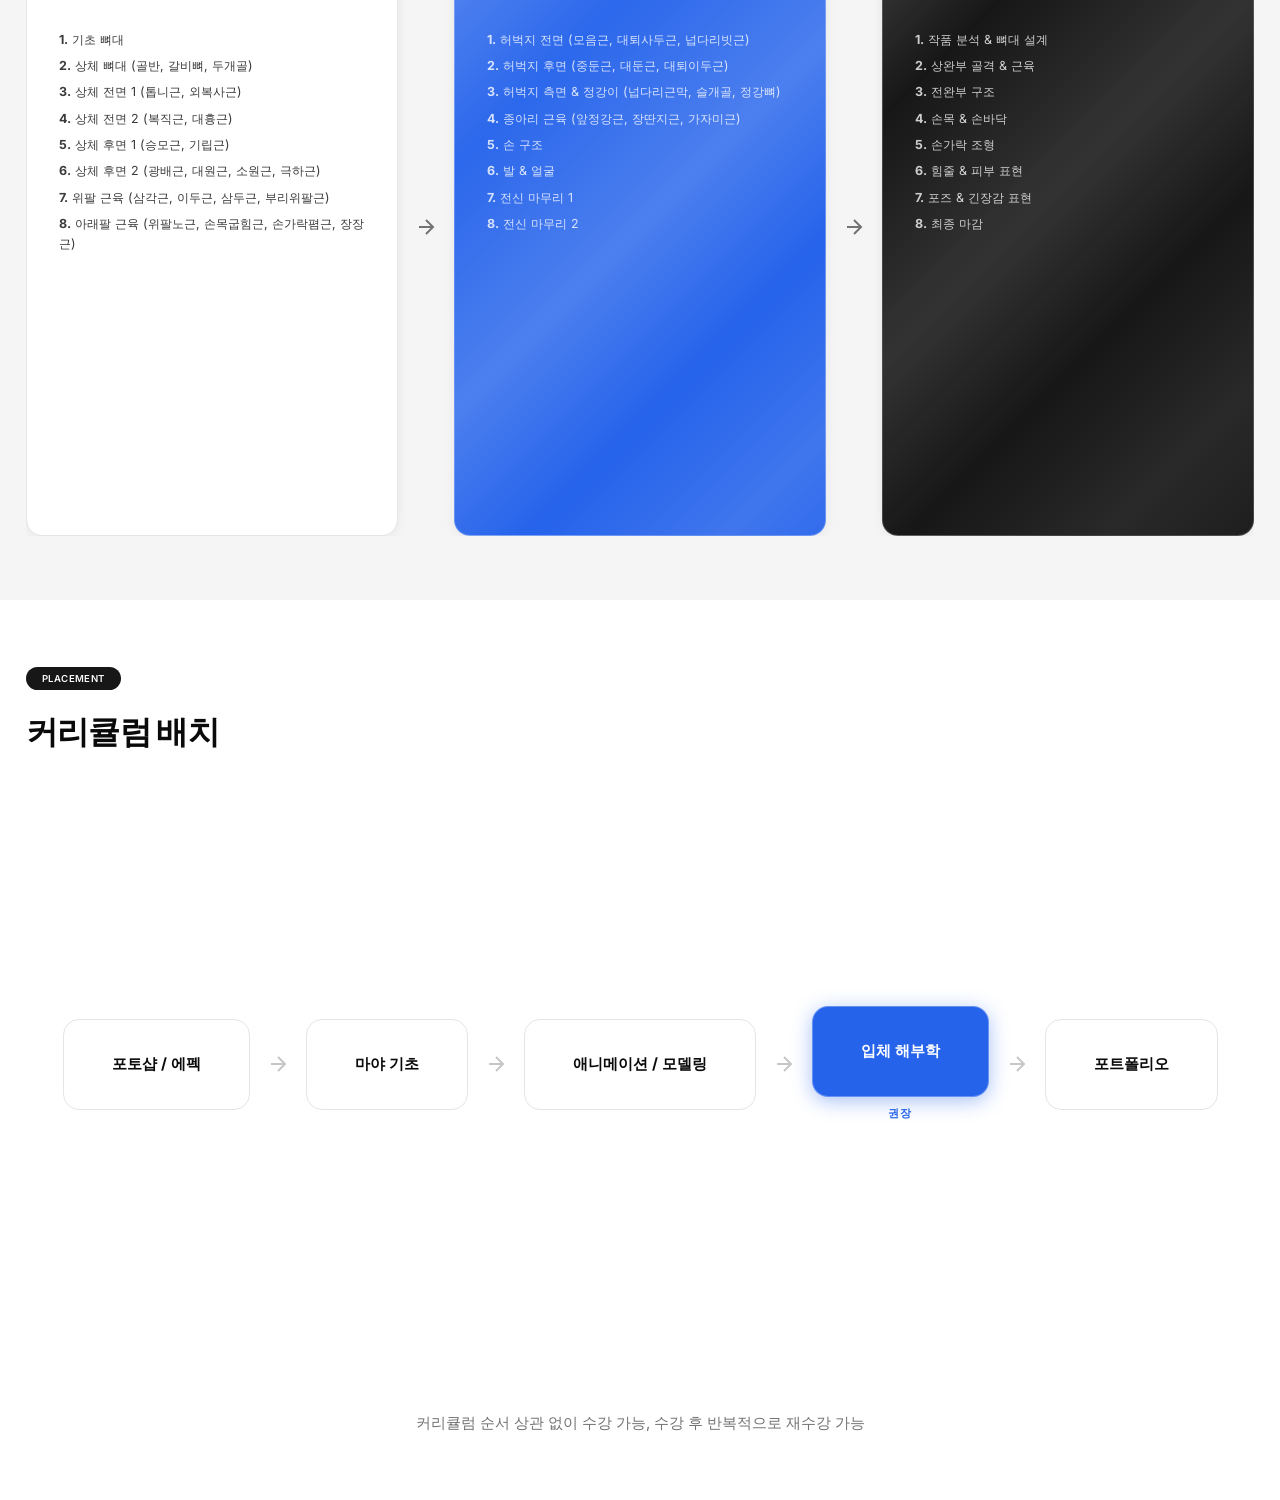
==== commit 8b40b3a5: "Replace 손끝 with 입체적 사고/시야, zoom hero bg image" ====
--- a/consultation/_build/3d_anatomy.html
+++ b/consultation/_build/3d_anatomy.html
@@ -45,7 +45,7 @@
                     <p>
                         교과서의 2D 그림만으로는 근육의 <strong>깊이, 겹침, 방향</strong>을 느낄 수 없습니다.<br>
                         실제 점토로 뼈 위에 근육을 하나씩 붙여가며 배우면,<br>
-                        <strong>손끝으로 체득한 입체감</strong>이 CG 모델링과 드로잉에 그대로 반영됩니다.
+                        <strong>입체적 사고와 시야</strong>가 CG 모델링과 드로잉에 그대로 반영됩니다.
                     </p>
                 </div>
             </div>
@@ -151,7 +151,7 @@
                             </div>
                             <div>
                                 <strong>촉각 + 시각 동시 학습</strong>
-                                <p>손끝으로 체득한 입체감이 모델링/드로잉에 직결</p>
+                                <p>입체적 사고와 시야가 모델링/드로잉에 직결</p>
                             </div>
                         </div>
                         <div class="compare-feature">
@@ -174,7 +174,7 @@
                         </div>
                     </div>
                     <div class="compare-footer compare-footer--new">
-                        손끝으로 체득하는 해부학
+                        입체적 사고를 키우는 해부학
                     </div>
                 </div>
             </div>
--- a/consultation/css/style_portrait.css
+++ b/consultation/css/style_portrait.css
@@ -98,8 +98,8 @@
 
 .hero-section--bg {
     background-image: url('https://static-assets.artlogic.net/w_1200,c_limit,f_auto,fl_lossy,q_auto/artlogicstorage/arario/images/view/aee047b01edf885f061a9683d72b2ac8/arariogallery-ryu-in-pillar-of-perception-1988.jpg');
-    background-size: cover;
-    background-position: center top;
+    background-size: 120%;
+    background-position: center 15%;
     background-repeat: no-repeat;
 }
 
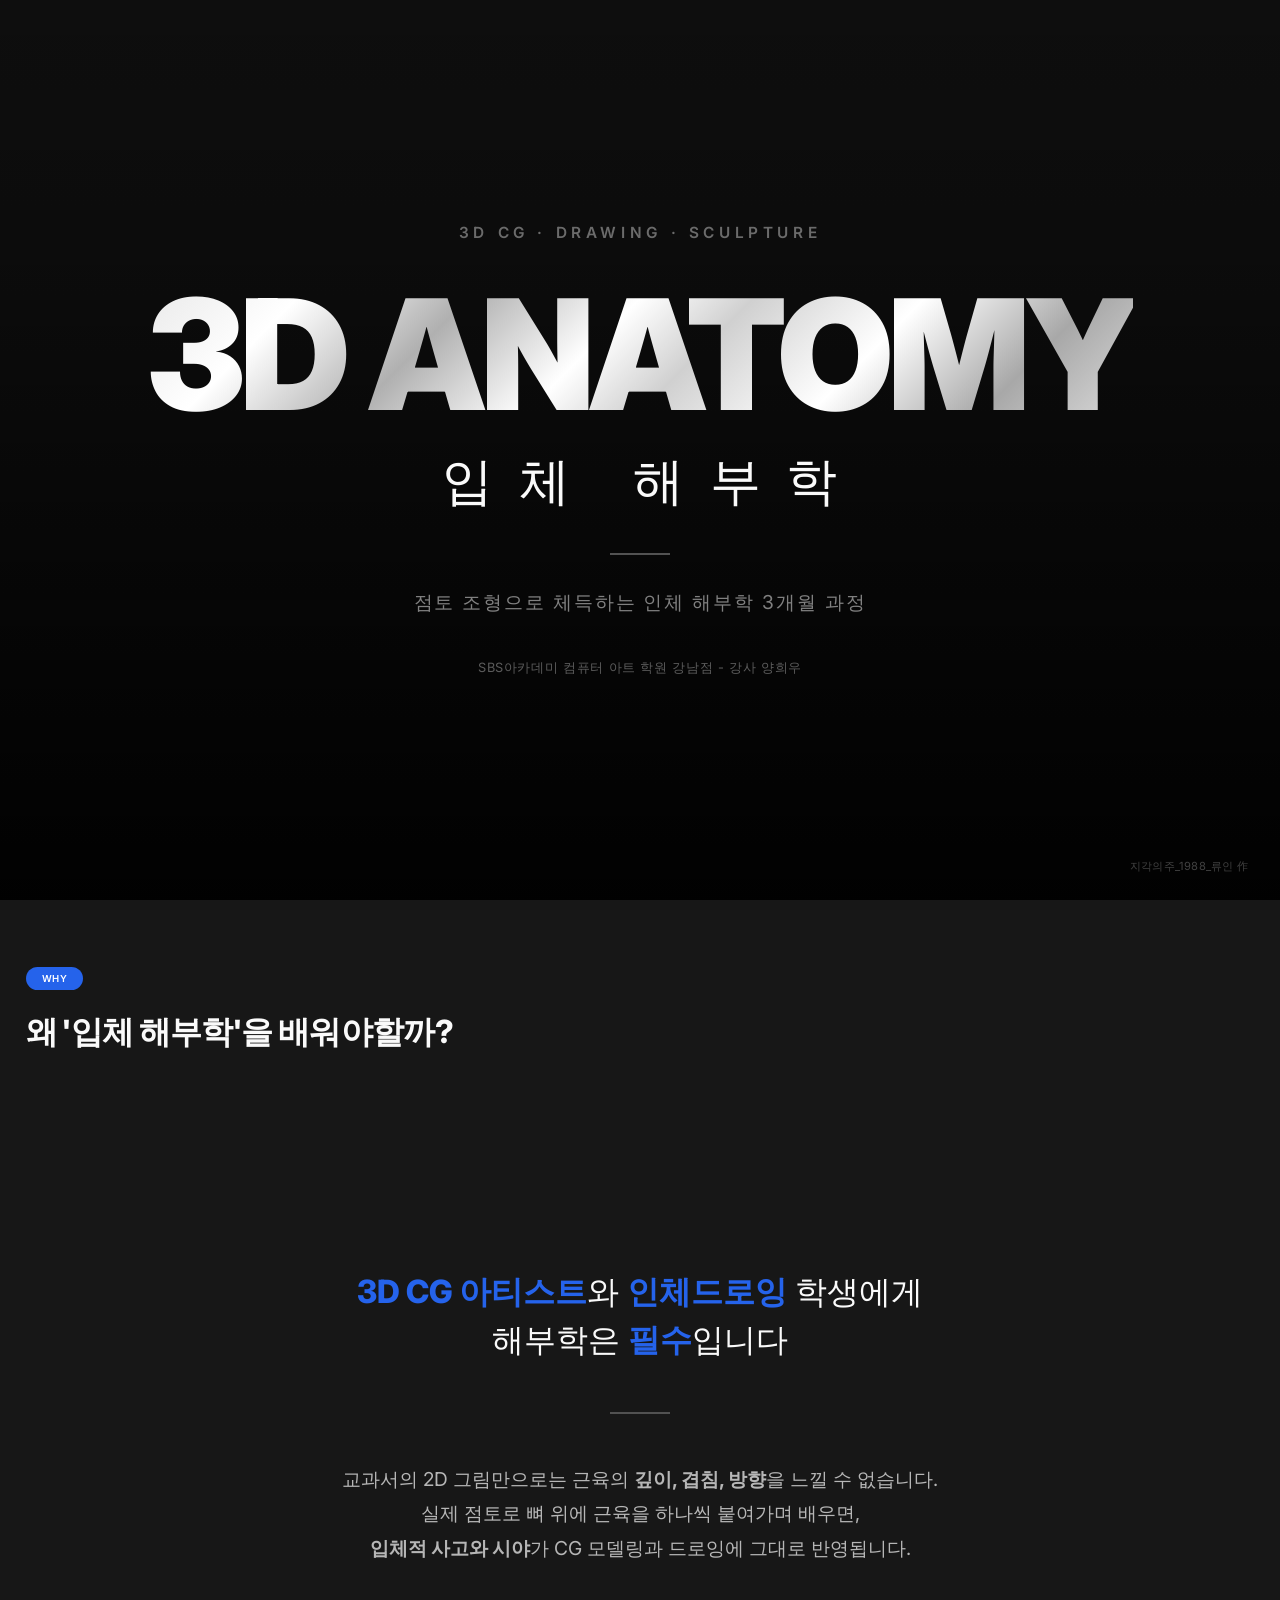
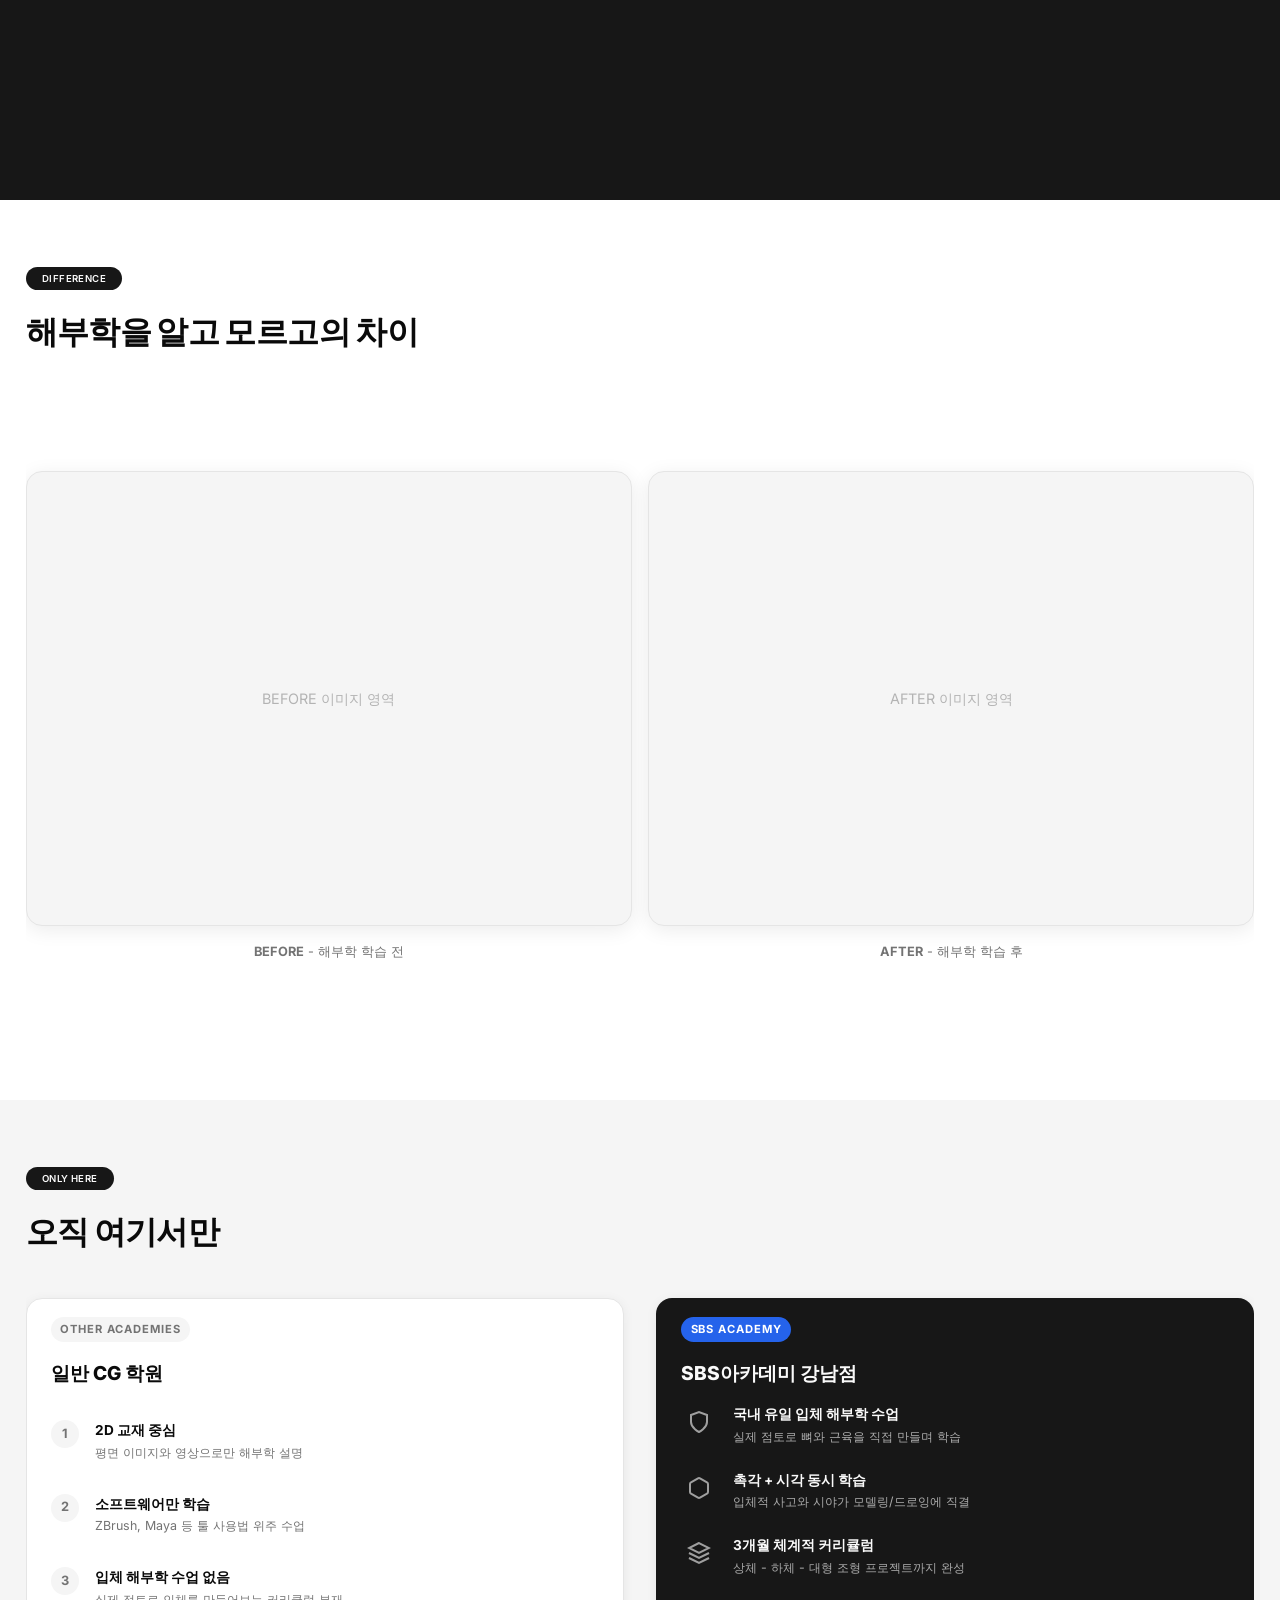
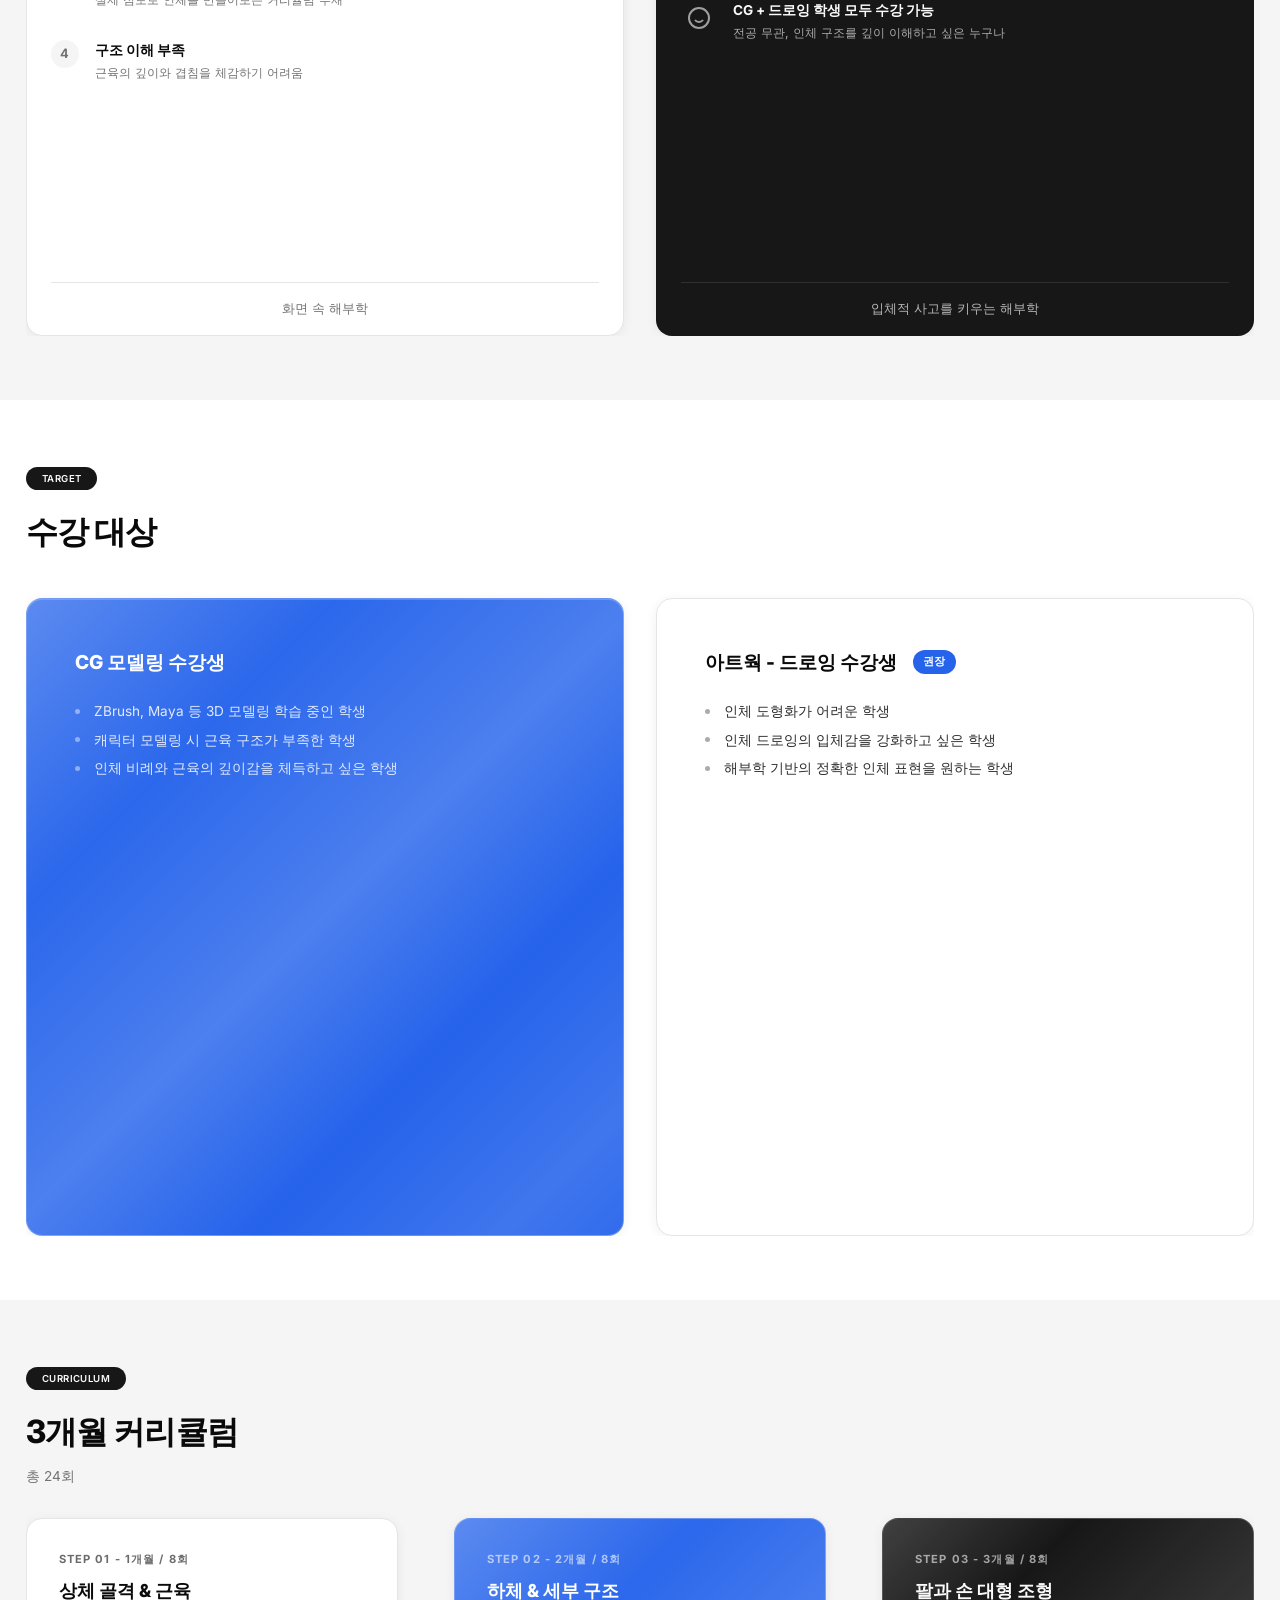
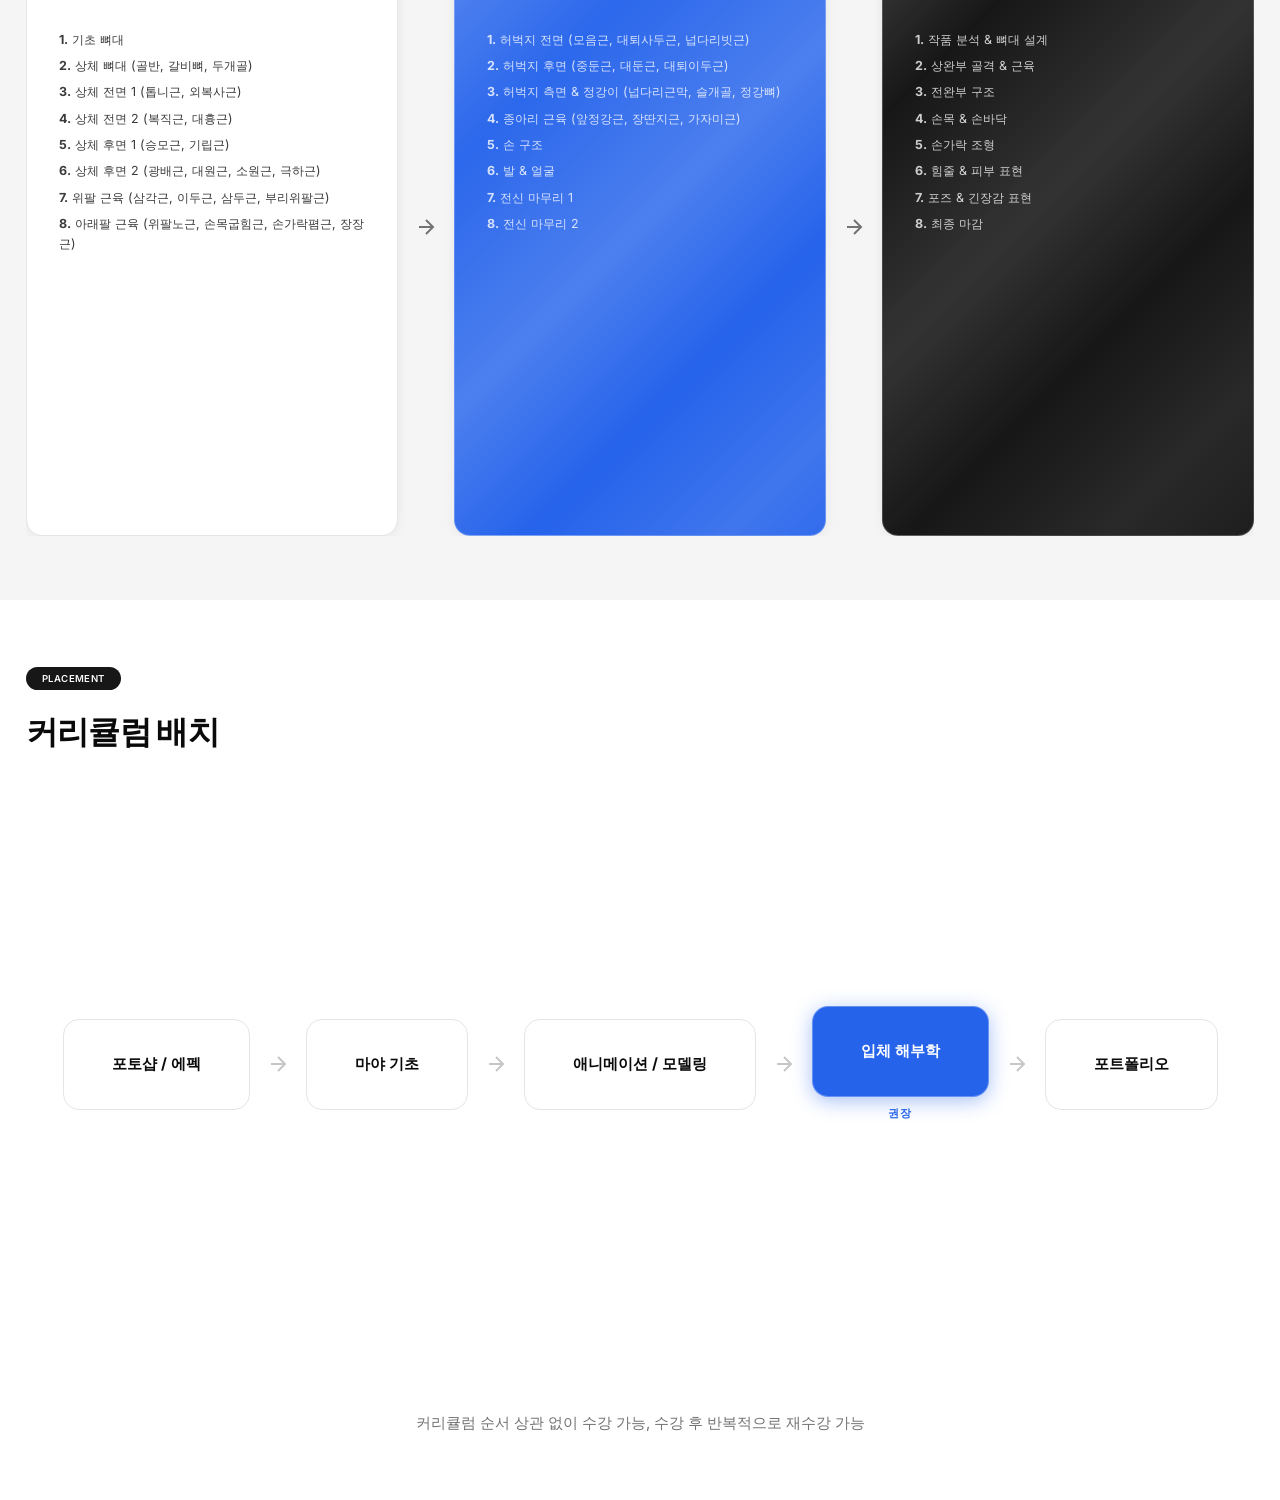
==== commit 31283f28: "Add hero credit text bottom-right" ====
--- a/consultation/_build/3d_anatomy.html
+++ b/consultation/_build/3d_anatomy.html
@@ -21,6 +21,7 @@
         <p class="hero-tagline">점토 조형으로 체득하는 인체 해부학 3개월 과정</p>
         <p class="hero-instructor">SBS아카데미 컴퓨터 아트 학원 강남점 - 강사 양희우</p>
     </div>
+    <p class="hero-credit">지각의주_1988_류인 作</p>
 </section>
 
 <section class="section section--dark" data-section-id="why_clay_anatomy">
--- a/consultation/css/style_portrait.css
+++ b/consultation/css/style_portrait.css
@@ -122,6 +122,16 @@
 .hero-section--bg .hero-content {
     position: relative;
     z-index: 2;
+}
+
+.hero-credit {
+    position: absolute;
+    bottom: 1.5rem;
+    right: 2rem;
+    font-size: 0.7rem;
+    opacity: 0.25;
+    z-index: 2;
+    letter-spacing: 0.02em;
 }
 
 .hero-content {
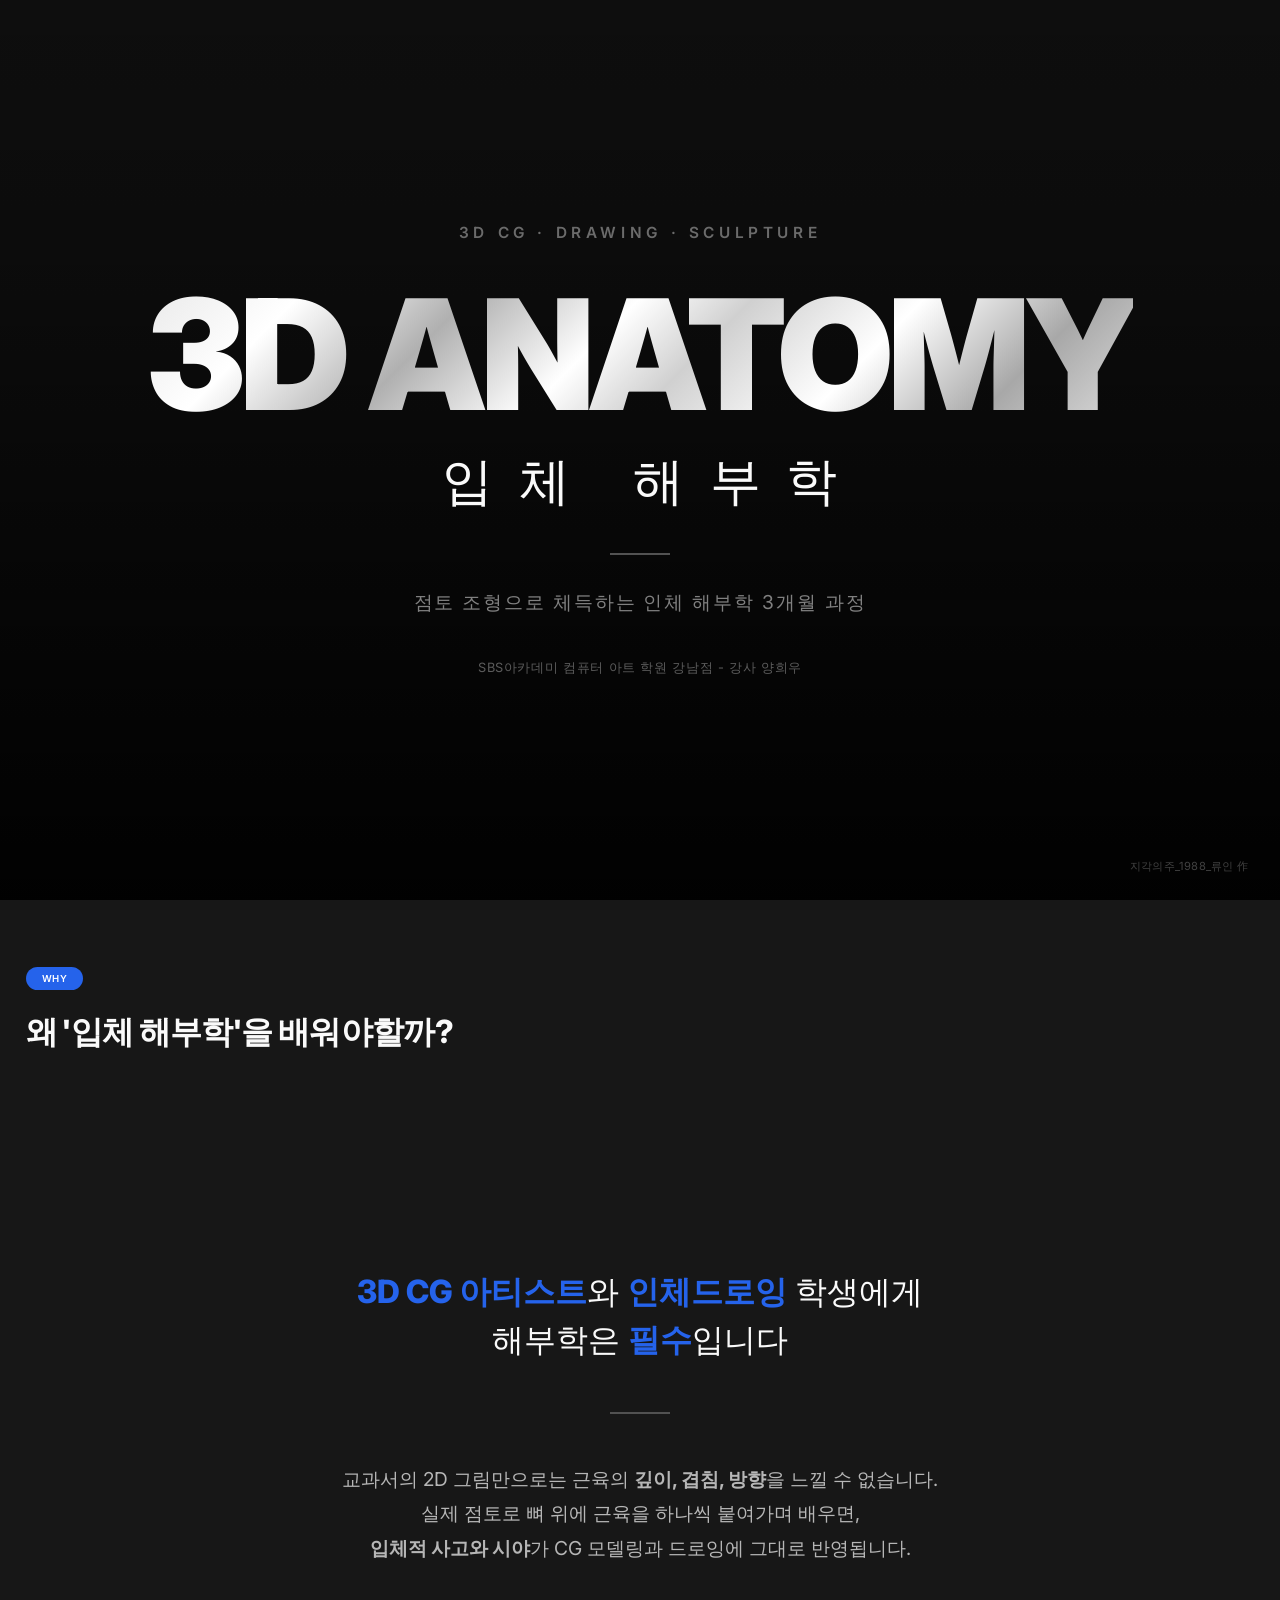
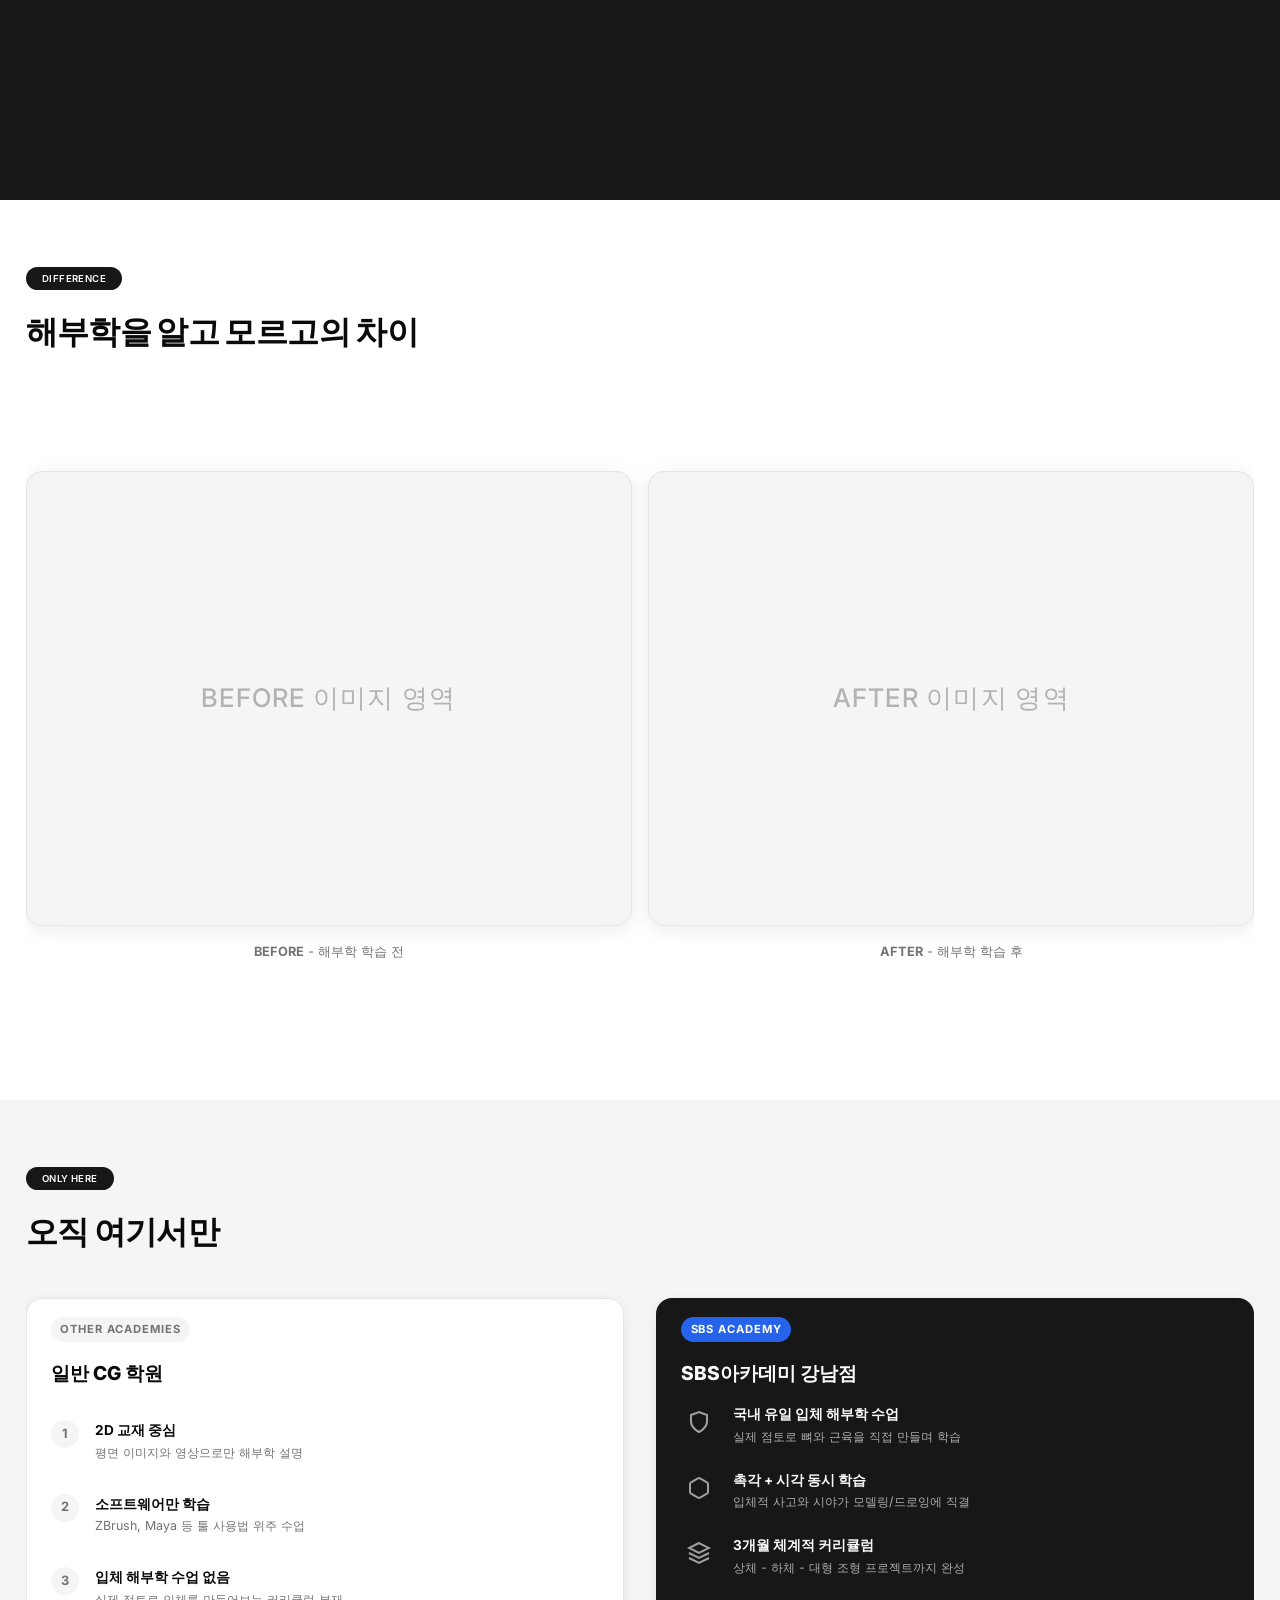
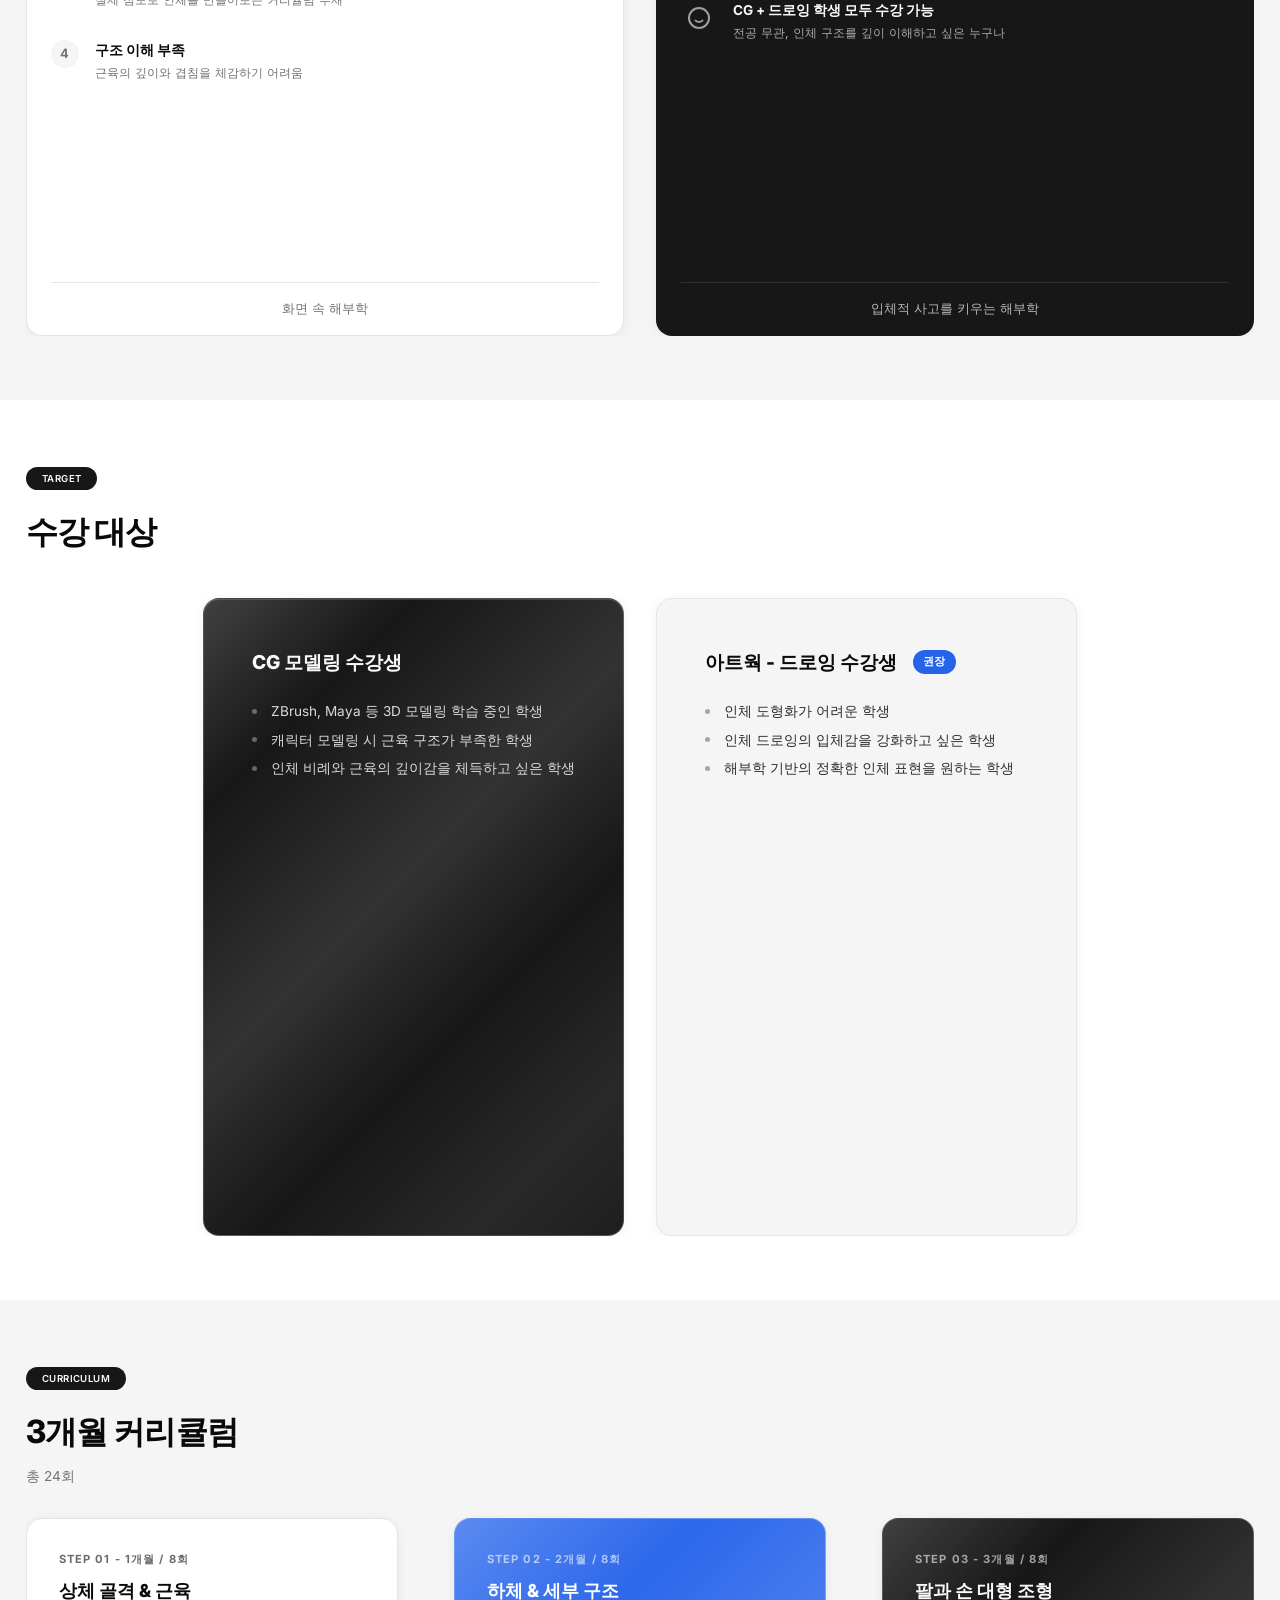
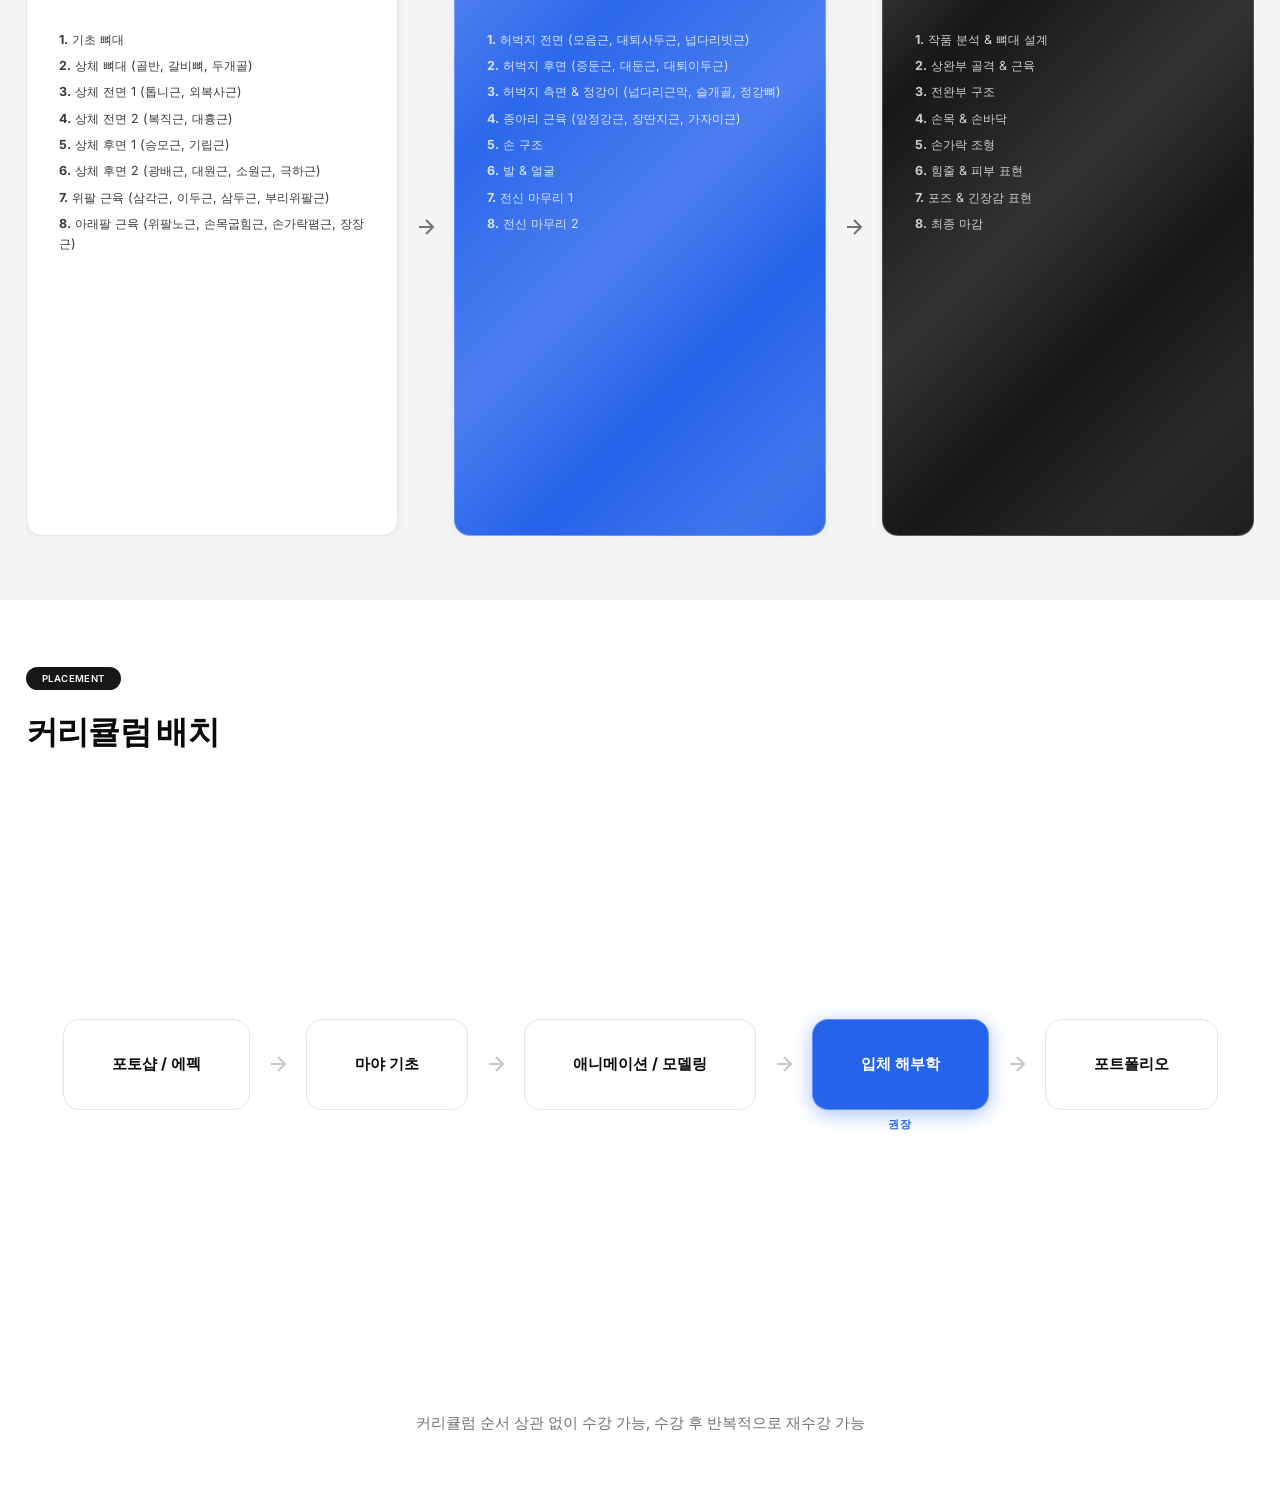
==== commit b66ad395: "Target: dark/gray boxes narrower, placement: fix height, cleanup inline styles" ====
--- a/consultation/_build/3d_anatomy.html
+++ b/consultation/_build/3d_anatomy.html
@@ -62,16 +62,16 @@
         </div>
 
         <div class="content-area">
-            <div class="image-row-2" style="flex: 1; align-items: center;">
+            <div class="image-row-2 before-after-grid">
                 <div class="image-card">
-                    <div class="image-wrap" style="aspect-ratio: 4/3; display: flex; align-items: center; justify-content: center; background: var(--muted); min-height: 320px;">
-                        <p style="color: var(--muted-fg); font-size: 0.9rem; opacity: 0.5;">BEFORE 이미지 영역</p>
+                    <div class="image-wrap image-placeholder">
+                        <p class="placeholder-text">BEFORE 이미지 영역</p>
                     </div>
                     <p class="image-caption"><strong>BEFORE</strong> - 해부학 학습 전</p>
                 </div>
                 <div class="image-card">
-                    <div class="image-wrap" style="aspect-ratio: 4/3; display: flex; align-items: center; justify-content: center; background: var(--muted); min-height: 320px;">
-                        <p style="color: var(--muted-fg); font-size: 0.9rem; opacity: 0.5;">AFTER 이미지 영역</p>
+                    <div class="image-wrap image-placeholder">
+                        <p class="placeholder-text">AFTER 이미지 영역</p>
                     </div>
                     <p class="image-caption"><strong>AFTER</strong> - 해부학 학습 후</p>
                 </div>
@@ -192,7 +192,7 @@
 
         <div class="content-area">
             <div class="target-grid">
-                <div class="target-card target-card--accent">
+                <div class="target-card target-card--dark">
                     <h3 class="target-title">CG 모델링 수강생</h3>
                     <ul class="target-list">
                         <li>ZBrush, Maya 등 3D 모델링 학습 중인 학생</li>
--- a/consultation/css/style_portrait.css
+++ b/consultation/css/style_portrait.css
@@ -1411,6 +1411,23 @@
     opacity: 0.5;
     font-weight: 500;
     letter-spacing: 0.05em;
+}
+
+/* ============================================
+   Before/After Placeholder
+   ============================================ */
+.before-after-grid {
+    flex: 1;
+    align-items: center;
+}
+
+.image-placeholder {
+    aspect-ratio: 4/3;
+    display: flex;
+    align-items: center;
+    justify-content: center;
+    background: var(--muted);
+    min-height: 320px;
 }
 
 /* ============================================
@@ -1765,6 +1782,8 @@
     grid-template-columns: 1fr 1fr;
     gap: var(--space-lg);
     align-items: stretch;
+    max-width: 900px;
+    margin: 0 auto;
 }
 
 .target-card {
@@ -1778,19 +1797,24 @@
     box-shadow: 0 2px 12px rgba(0, 0, 0, 0.06);
 }
 
-.target-card--accent {
+.target-card--dark {
     background:
         linear-gradient(135deg,
-            rgba(255,255,255,0.25) 0%,
-            rgba(255,255,255,0.03) 25%,
-            rgba(255,255,255,0.18) 50%,
-            rgba(255,255,255,0) 70%,
-            rgba(255,255,255,0.12) 90%,
-            rgba(255,255,255,0.06) 100%),
-        var(--accent);
-    color: var(--accent-fg);
-    border: 1px solid rgba(255,255,255,0.25);
-    box-shadow: 0 2px 12px rgba(0,0,0,0.06), inset 0 1px 0 rgba(255,255,255,0.2);
+            rgba(255,255,255,0.18) 0%,
+            rgba(255,255,255,0) 20%,
+            rgba(255,255,255,0.12) 45%,
+            rgba(255,255,255,0) 65%,
+            rgba(255,255,255,0.08) 85%,
+            rgba(255,255,255,0.03) 100%),
+        var(--primary);
+    color: var(--primary-fg);
+    border: 1px solid rgba(255,255,255,0.18);
+    box-shadow: 0 2px 12px rgba(0,0,0,0.06), inset 0 1px 0 rgba(255,255,255,0.15);
+}
+
+.target-card--dark .target-list li::before {
+    background: #fff;
+    opacity: 0.4;
 }
 
 .target-header-row {
@@ -1843,9 +1867,9 @@
     opacity: 0.4;
 }
 
-.target-card--accent .target-list li::before {
-    background: #fff;
-    opacity: 0.5;
+.target-card:not(.target-card--dark) {
+    background: var(--muted);
+    border: 1px solid var(--border);
 }
 
 @media (max-width: 768px) {
@@ -1871,7 +1895,7 @@
     display: flex;
     flex-direction: column;
     align-items: center;
-    gap: var(--space-xs);
+    position: relative;
 }
 
 .placement-box {
@@ -1905,6 +1929,8 @@
 }
 
 .placement-recommend {
+    position: absolute;
+    bottom: -1.5rem;
     font-size: clamp(0.7rem, 0.85vw, 0.8rem);
     font-weight: 600;
     color: var(--accent);
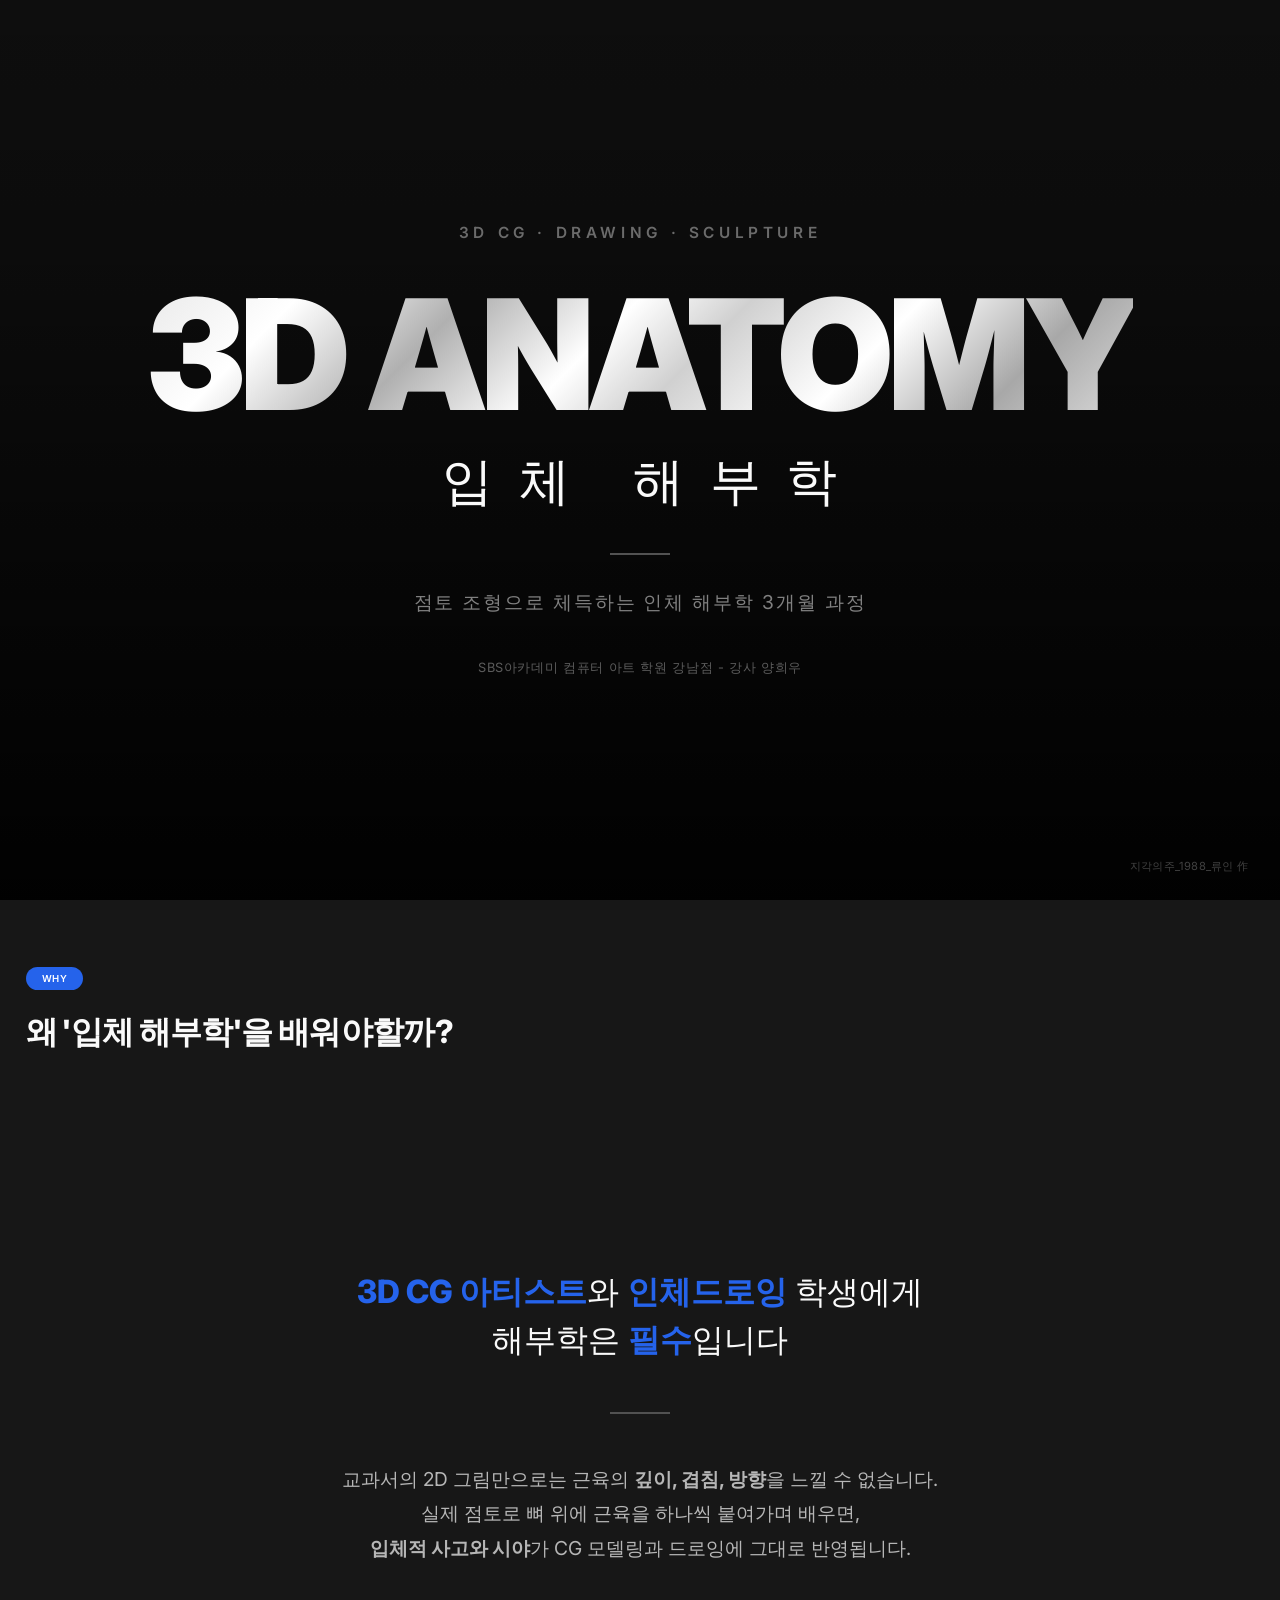
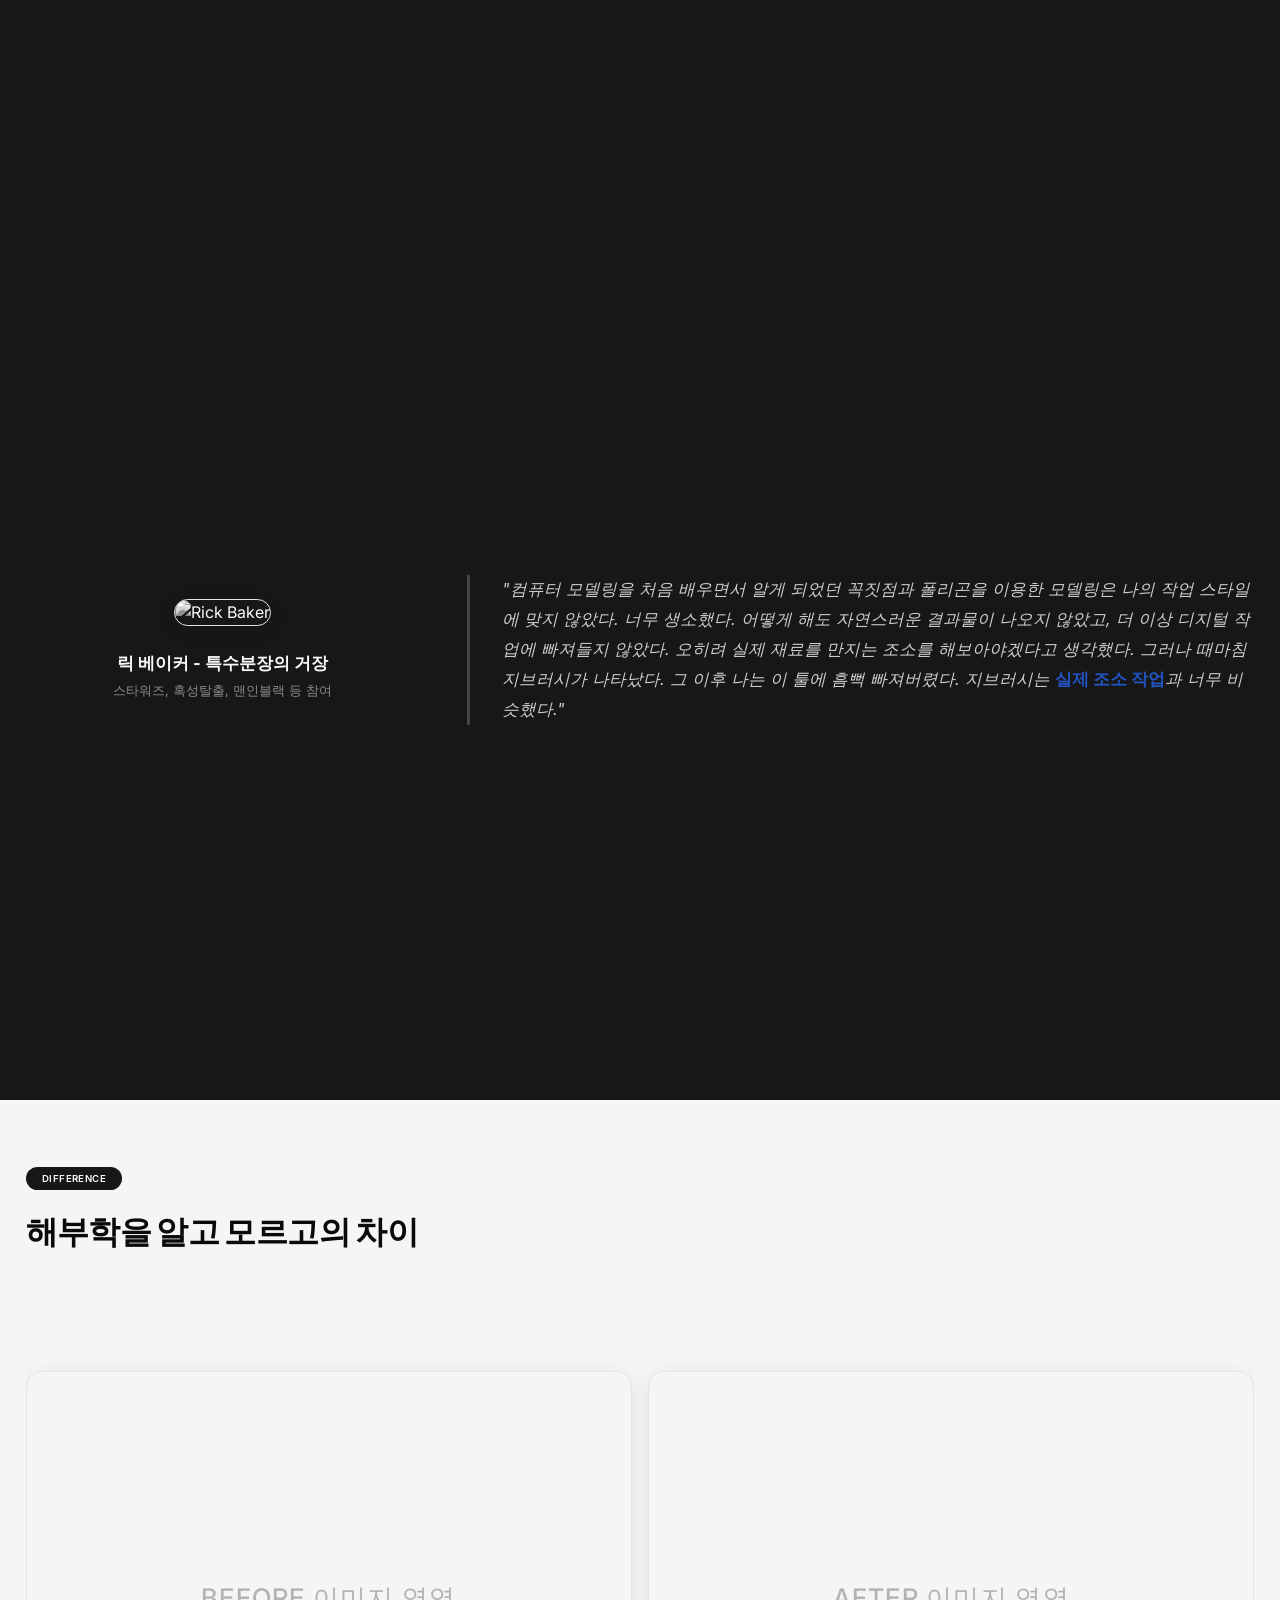
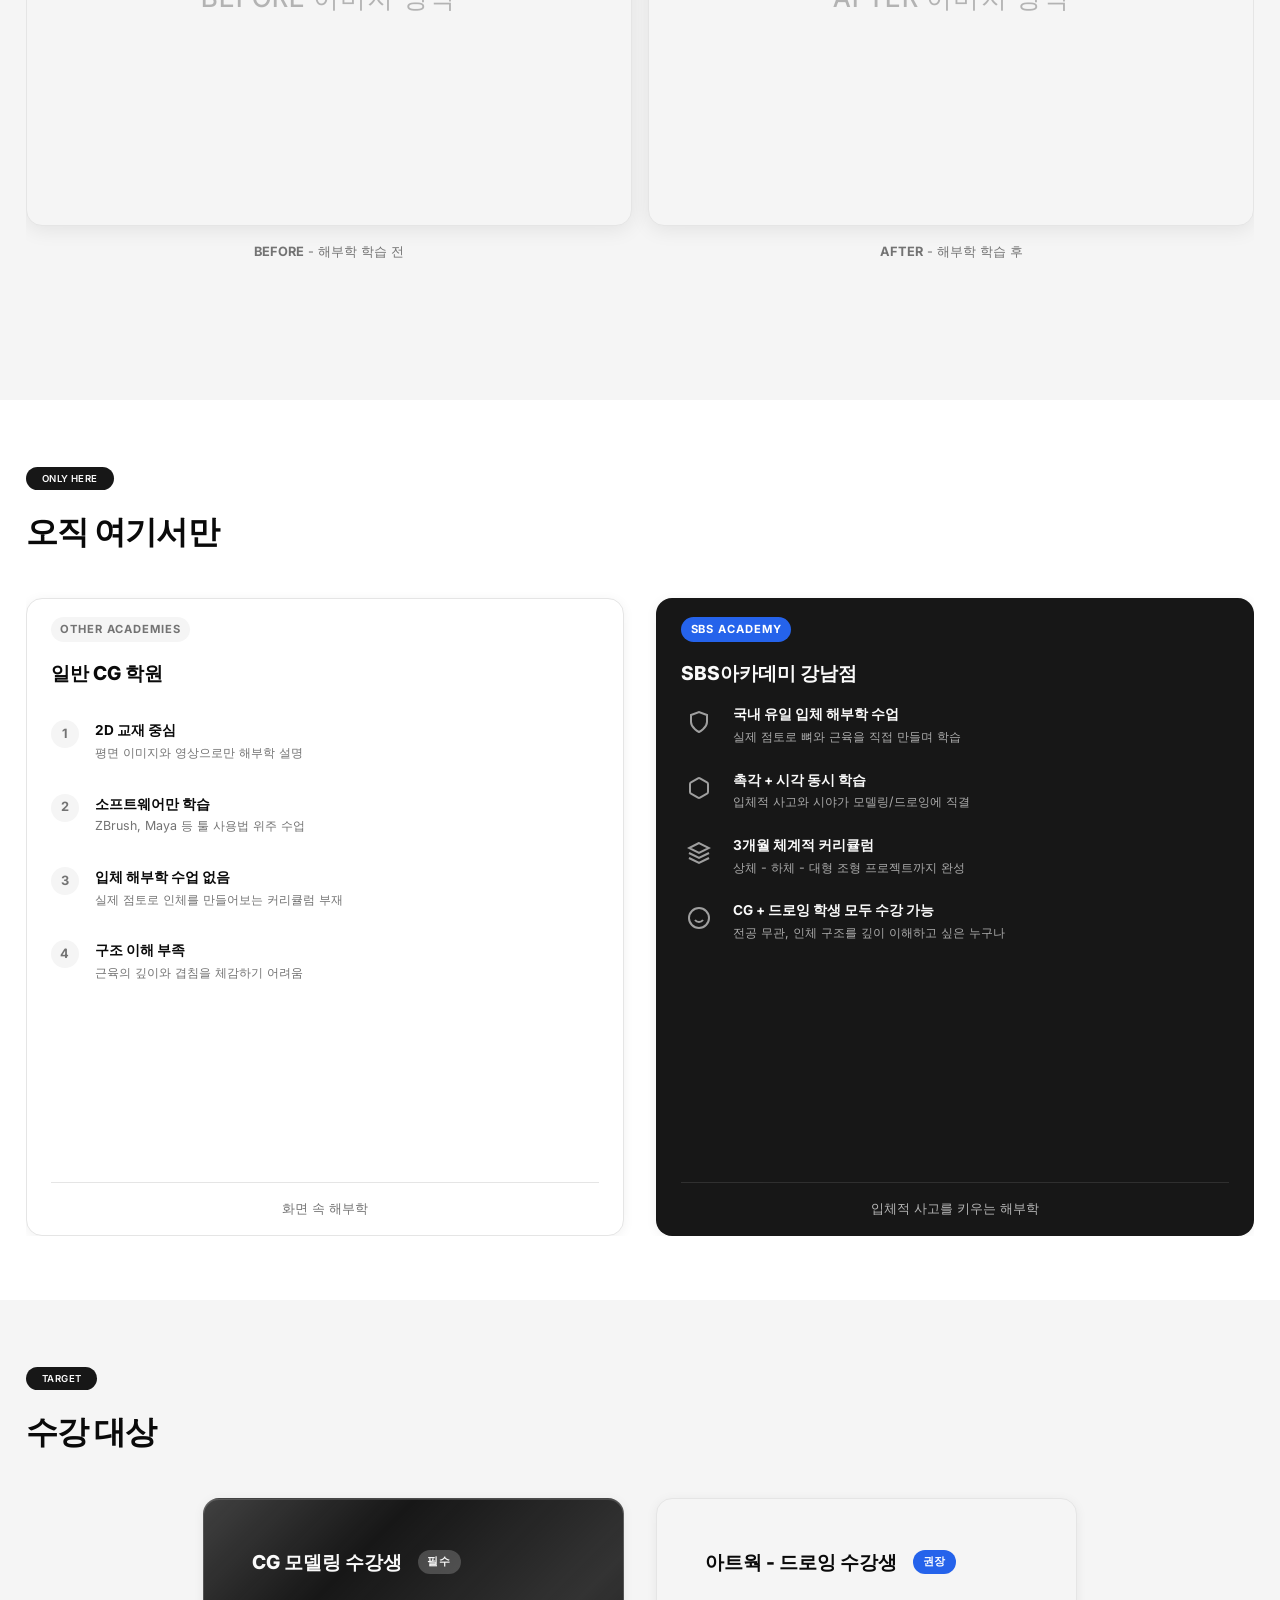
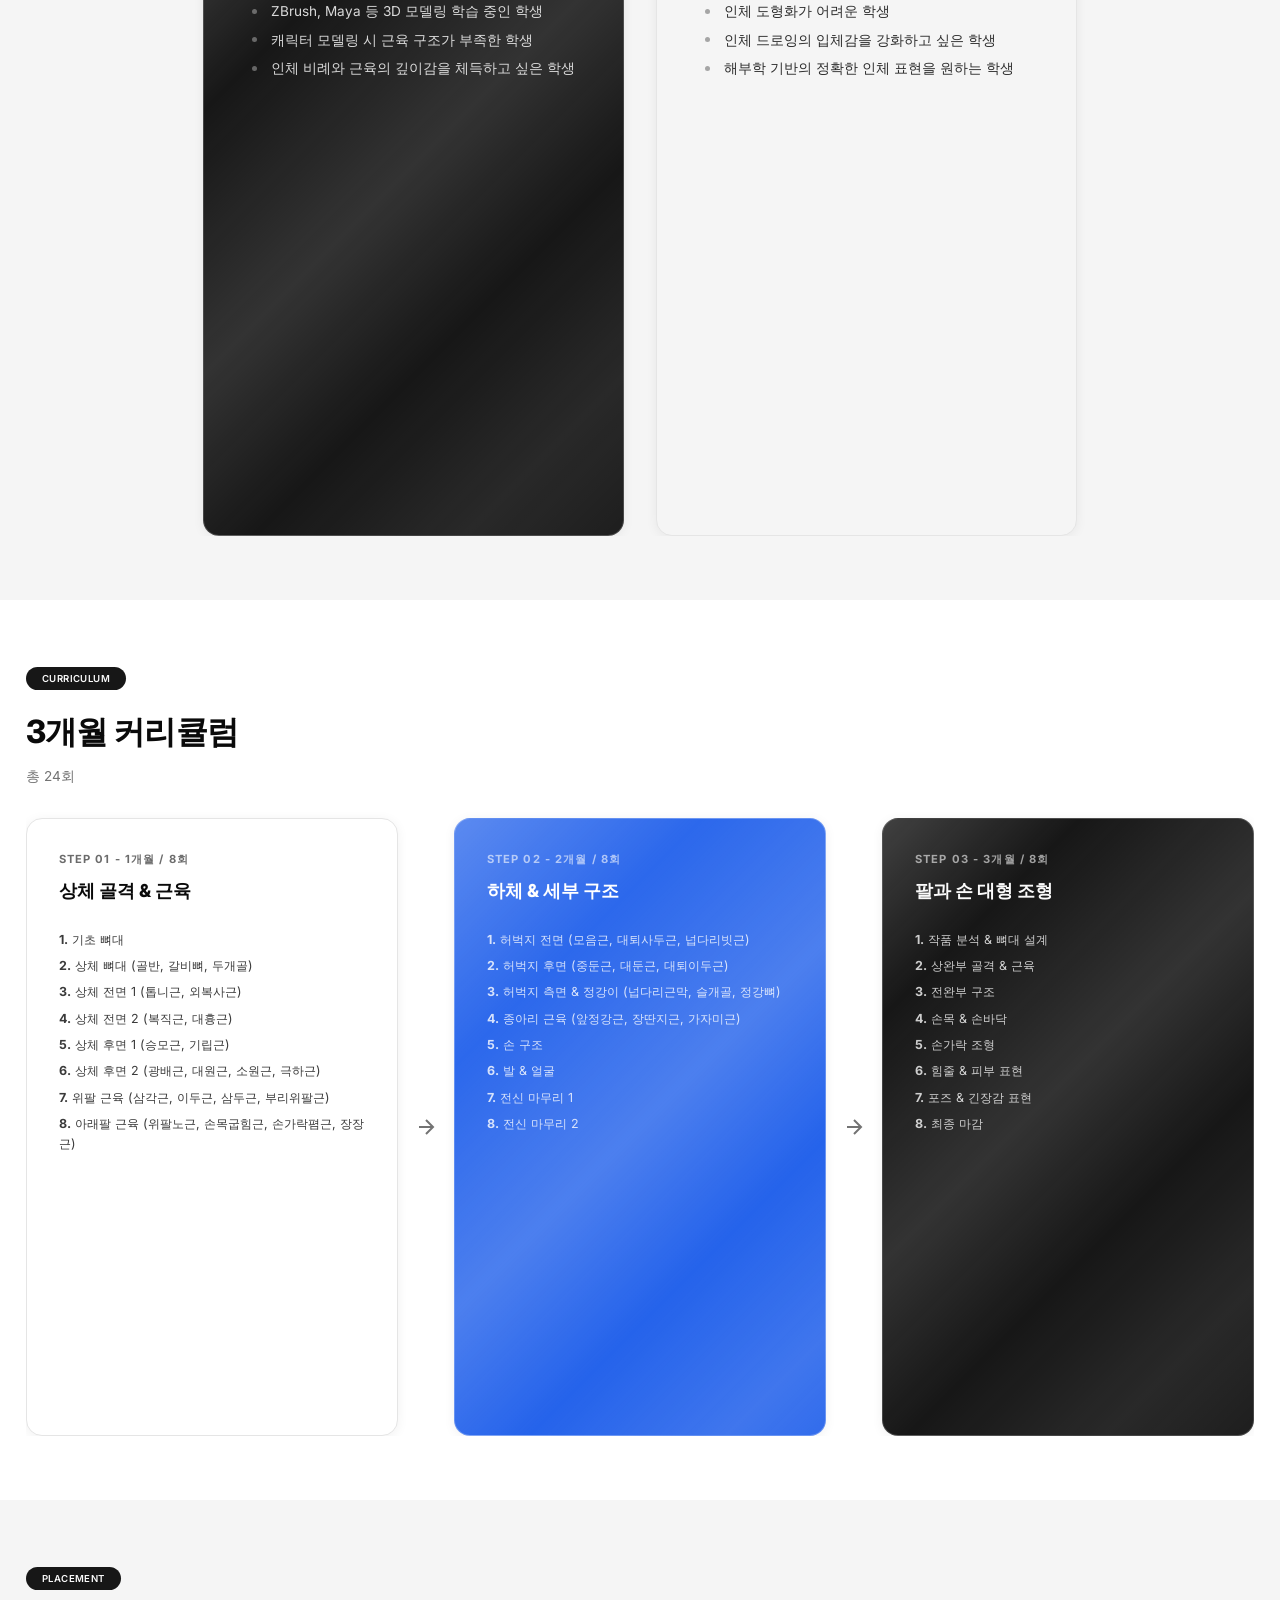
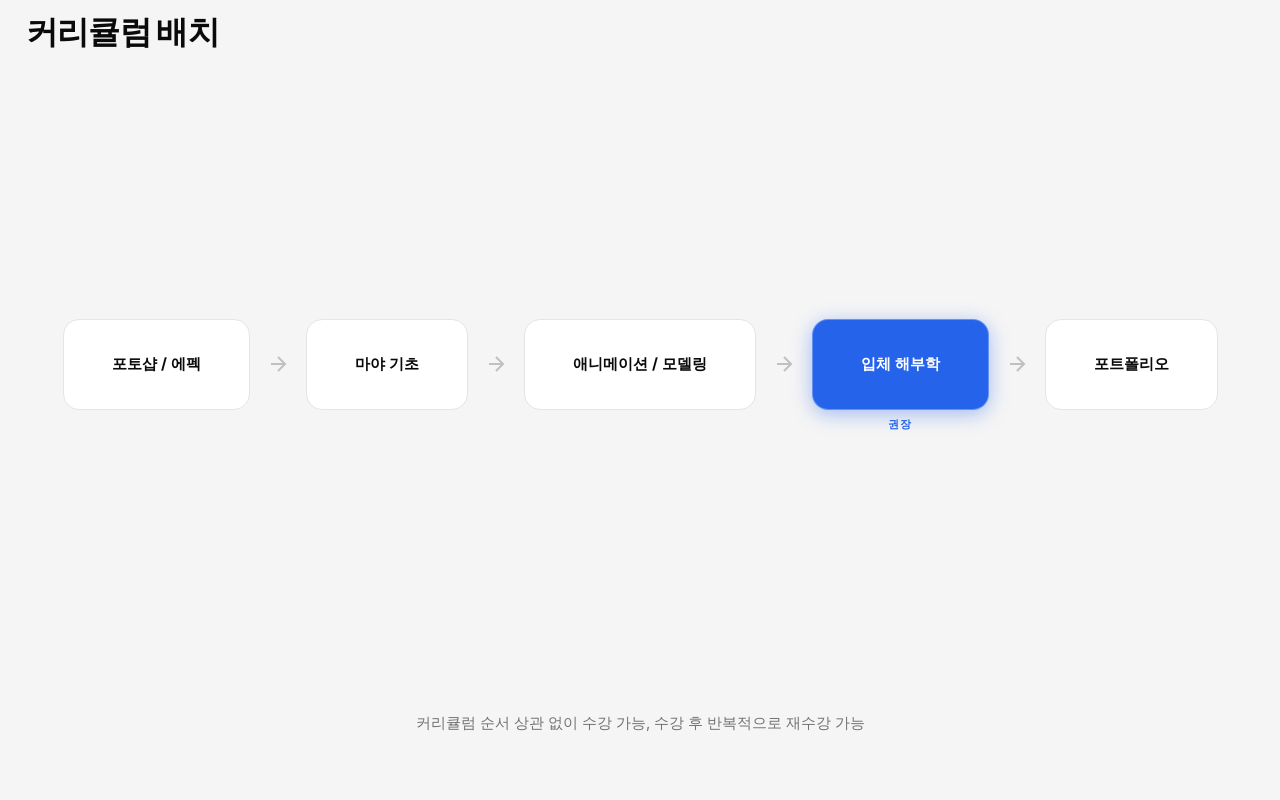
==== commit 1ba49f5e: "Add required badge to CG modeling target card" ====
--- a/consultation/_build/3d_anatomy.html
+++ b/consultation/_build/3d_anatomy.html
@@ -54,6 +54,29 @@
     </div>
 </section>
 
+<section class="section section--dark" data-section-id="rick_baker">
+    <div class="section-container">
+        <div class="content-area">
+            <div class="quote-layout">
+                <div class="quote-image-side">
+                    <div class="image-wrap quote-portrait">
+                        <img src="https://www.syfy.com/sites/syfy/files/2017/08/gameface_rick_baker.jpg" alt="Rick Baker" class="grayscale-img">
+                    </div>
+                    <div class="quote-person">
+                        <strong>릭 베이커 - 특수분장의 거장</strong>
+                        <p>스타워즈, 혹성탈출, 맨인블랙 등 참여</p>
+                    </div>
+                </div>
+                <div class="quote-text-side">
+                    <blockquote class="quote-block">
+                        <p>"컴퓨터 모델링을 처음 배우면서 알게 되었던 꼭짓점과 폴리곤을 이용한 모델링은 나의 작업 스타일에 맞지 않았다. 너무 생소했다. 어떻게 해도 자연스러운 결과물이 나오지 않았고, 더 이상 디지털 작업에 빠져들지 않았다. 오히려 실제 재료를 만지는 조소를 해보아야겠다고 생각했다. 그러나 때마침 지브러시가 나타났다. 그 이후 나는 이 툴에 흠뻑 빠져버렸다. 지브러시는 <em>실제 조소 작업</em>과 너무 비슷했다."</p>
+                    </blockquote>
+                </div>
+            </div>
+        </div>
+    </div>
+</section>
+
 <section class="section" data-section-id="before_after">
     <div class="section-container">
         <div class="section-header">
@@ -193,7 +216,10 @@
         <div class="content-area">
             <div class="target-grid">
                 <div class="target-card target-card--dark">
-                    <h3 class="target-title">CG 모델링 수강생</h3>
+                    <div class="target-header-row">
+                        <h3 class="target-title">CG 모델링 수강생</h3>
+                        <span class="target-badge-required">필수</span>
+                    </div>
                     <ul class="target-list">
                         <li>ZBrush, Maya 등 3D 모델링 학습 중인 학생</li>
                         <li>캐릭터 모델링 시 근육 구조가 부족한 학생</li>
--- a/consultation/css/style_portrait.css
+++ b/consultation/css/style_portrait.css
@@ -1411,6 +1411,90 @@
     opacity: 0.5;
     font-weight: 500;
     letter-spacing: 0.05em;
+}
+
+/* ============================================
+   Quote Layout (Rick Baker etc.)
+   ============================================ */
+.quote-layout {
+    flex: 1;
+    display: grid;
+    grid-template-columns: 1fr 2fr;
+    gap: var(--space-xl);
+    align-items: center;
+}
+
+.quote-image-side {
+    display: flex;
+    flex-direction: column;
+    align-items: center;
+    gap: var(--space-md);
+}
+
+.quote-portrait {
+    max-width: 320px;
+    border-radius: var(--radius-lg);
+    overflow: hidden;
+}
+
+.grayscale-img {
+    filter: grayscale(100%);
+    width: 100%;
+    height: auto;
+    display: block;
+}
+
+.quote-person {
+    text-align: center;
+}
+
+.quote-person strong {
+    display: block;
+    font-size: clamp(1rem, 1.3vw, 1.2rem);
+    font-weight: 700;
+    margin-bottom: 0.25rem;
+}
+
+.quote-person p {
+    font-size: clamp(0.8rem, 0.9vw, 0.9rem);
+    opacity: 0.5;
+}
+
+.quote-text-side {
+    display: flex;
+    align-items: center;
+}
+
+.quote-block {
+    border-left: 3px solid rgba(255, 255, 255, 0.2);
+    padding-left: var(--space-lg);
+}
+
+.quote-block p {
+    font-size: clamp(0.95rem, 1.3vw, 1.15rem);
+    line-height: 1.8;
+    opacity: 0.8;
+    font-style: italic;
+}
+
+.quote-block em {
+    font-style: normal;
+    font-weight: 700;
+    color: var(--accent);
+    opacity: 1;
+}
+
+@media (max-width: 768px) {
+    .quote-layout {
+        grid-template-columns: 1fr;
+        text-align: center;
+    }
+    .quote-block {
+        border-left: none;
+        padding-left: 0;
+        border-top: 3px solid rgba(255, 255, 255, 0.2);
+        padding-top: var(--space-lg);
+    }
 }
 
 /* ============================================
@@ -1840,6 +1924,18 @@
     white-space: nowrap;
 }
 
+.target-badge-required {
+    display: inline-block;
+    padding: 0.2rem 0.6rem;
+    background: rgba(255, 255, 255, 0.2);
+    color: var(--primary-fg);
+    border-radius: 9999px;
+    font-size: 0.7rem;
+    font-weight: 700;
+    letter-spacing: 0.08em;
+    white-space: nowrap;
+}
+
 .target-list {
     list-style: none;
     display: flex;
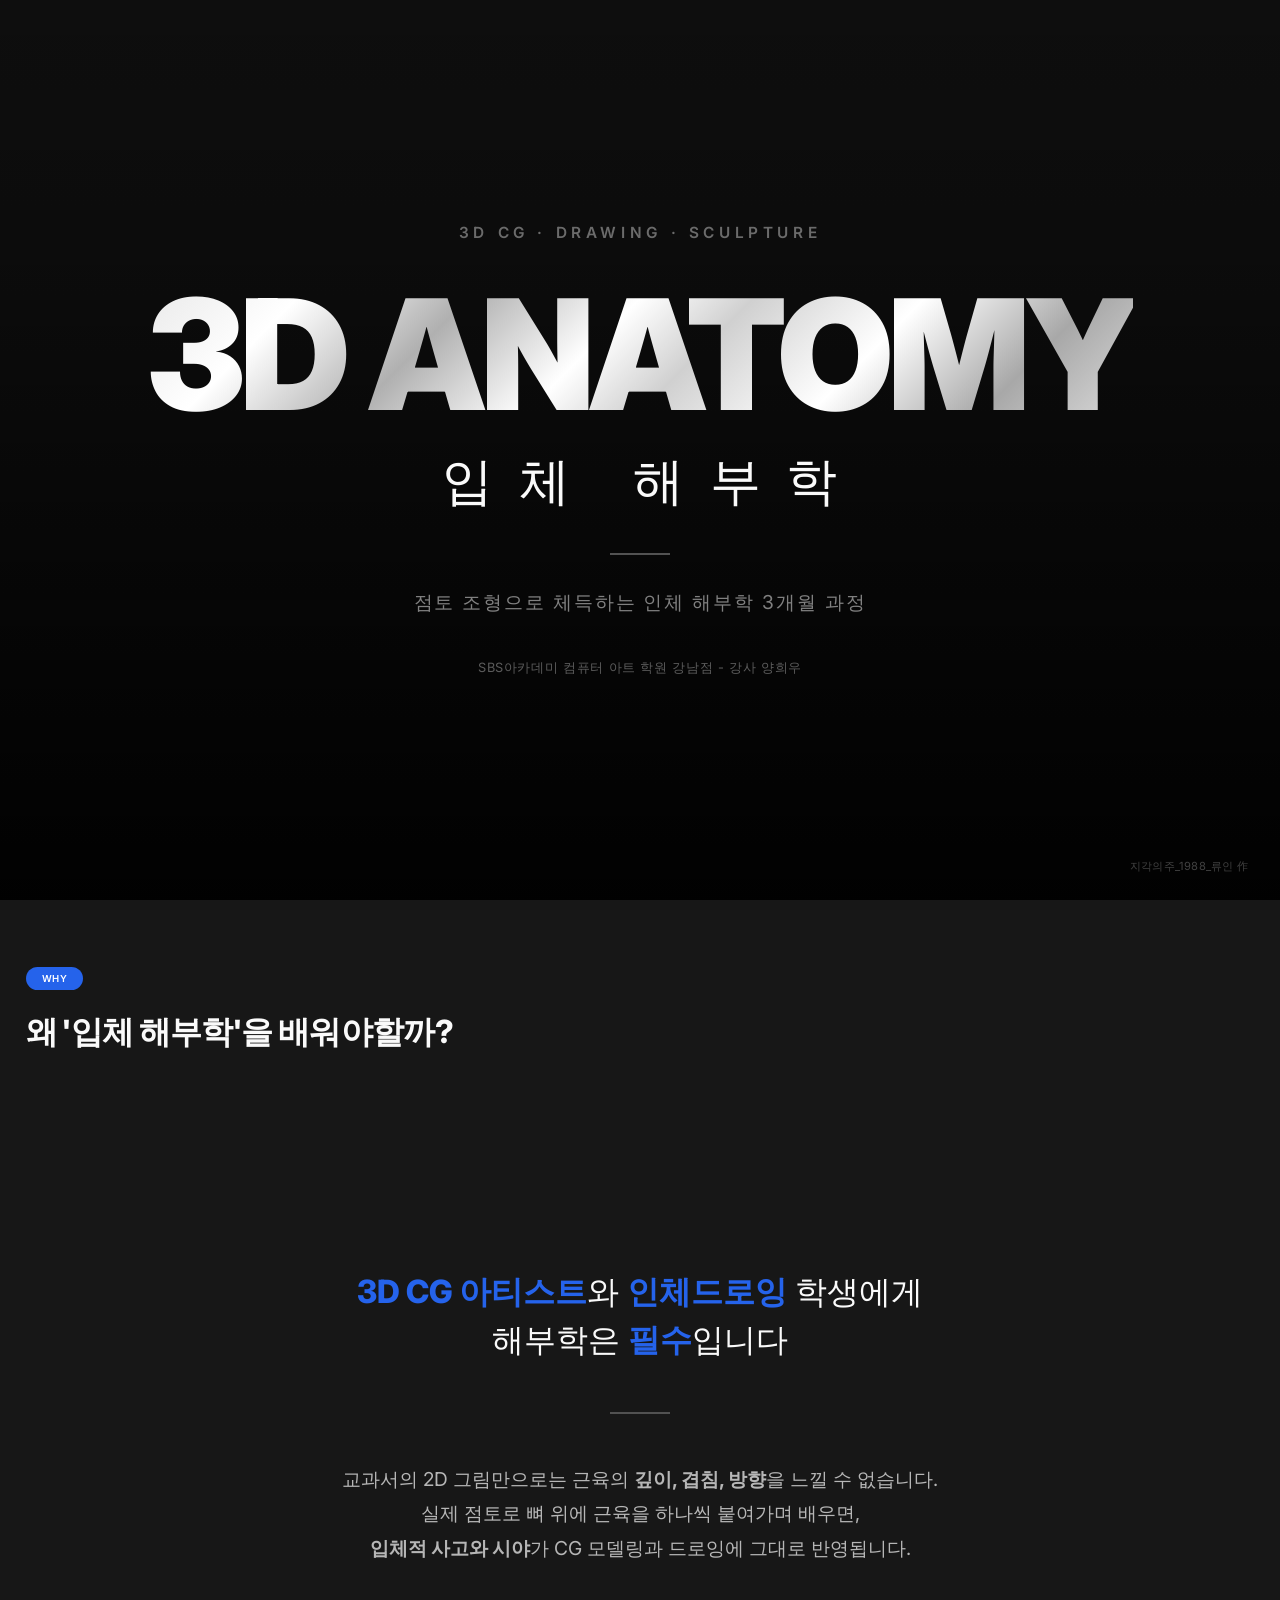
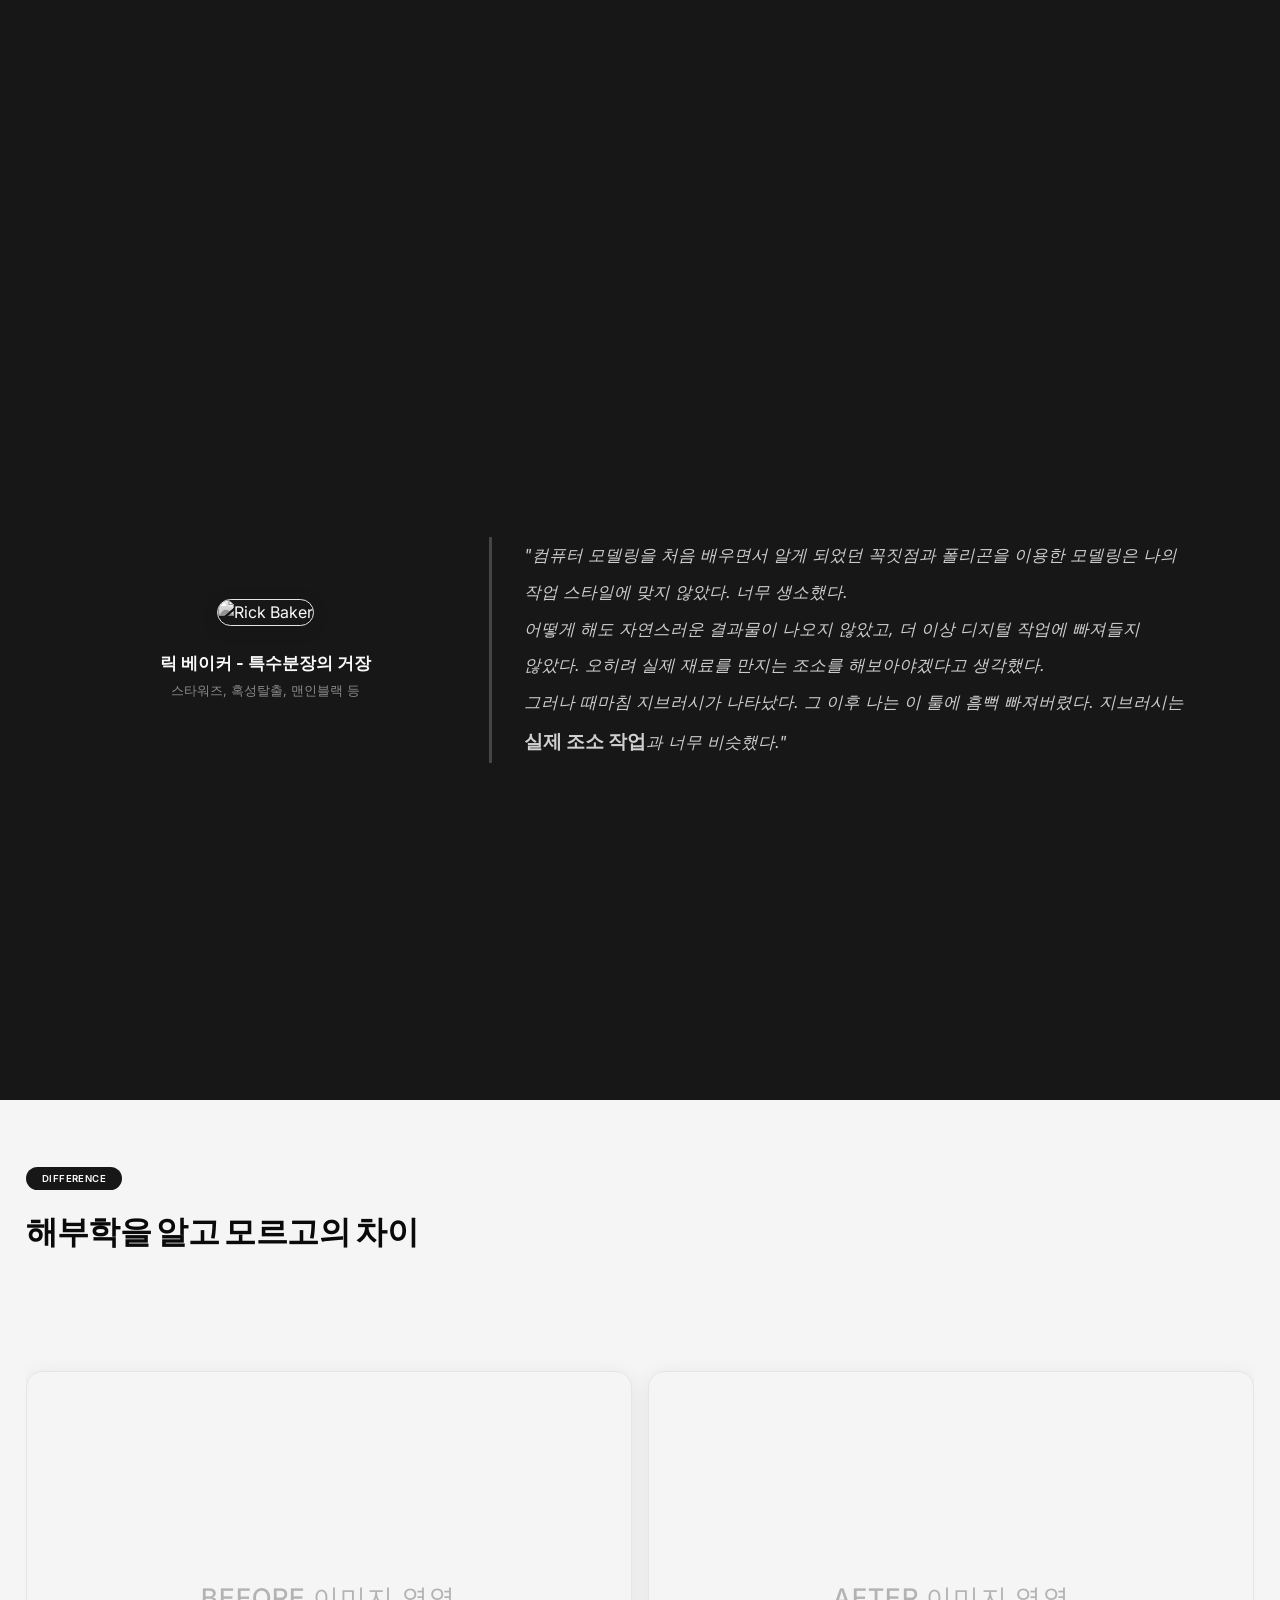
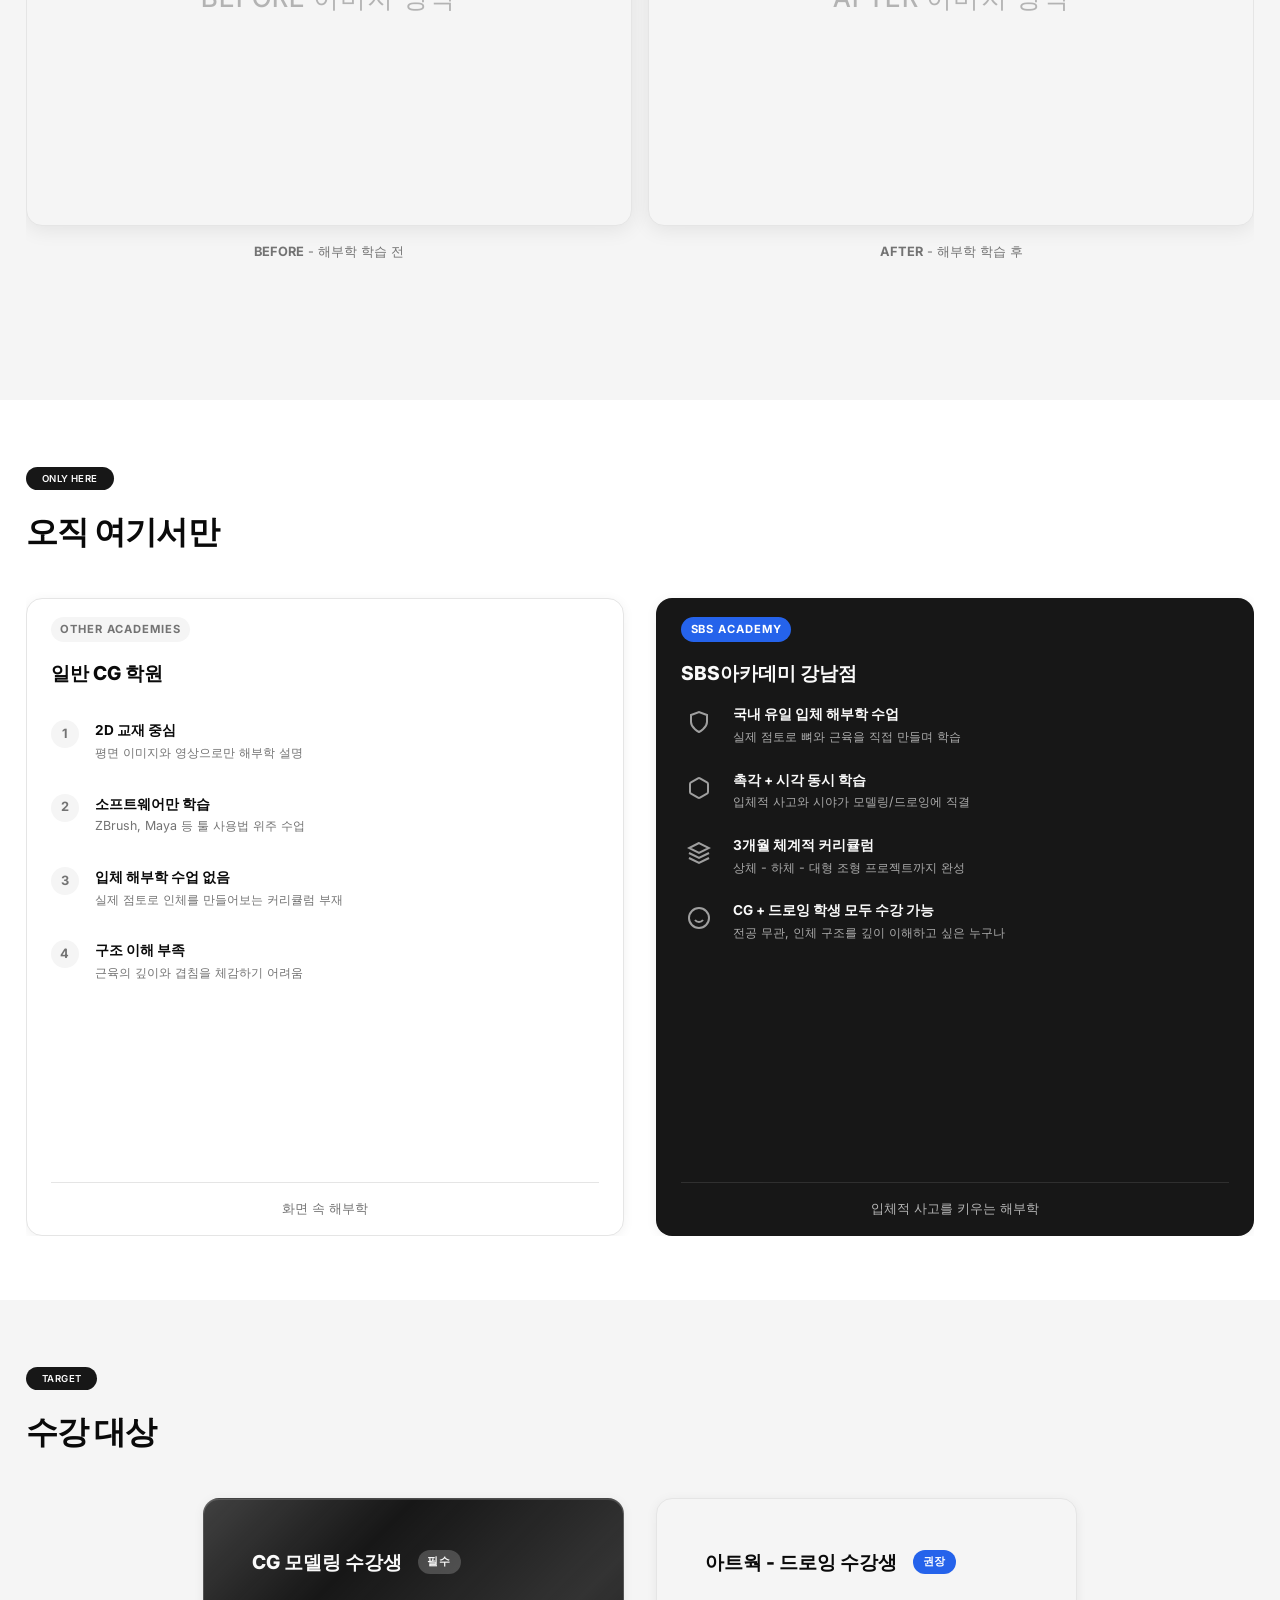
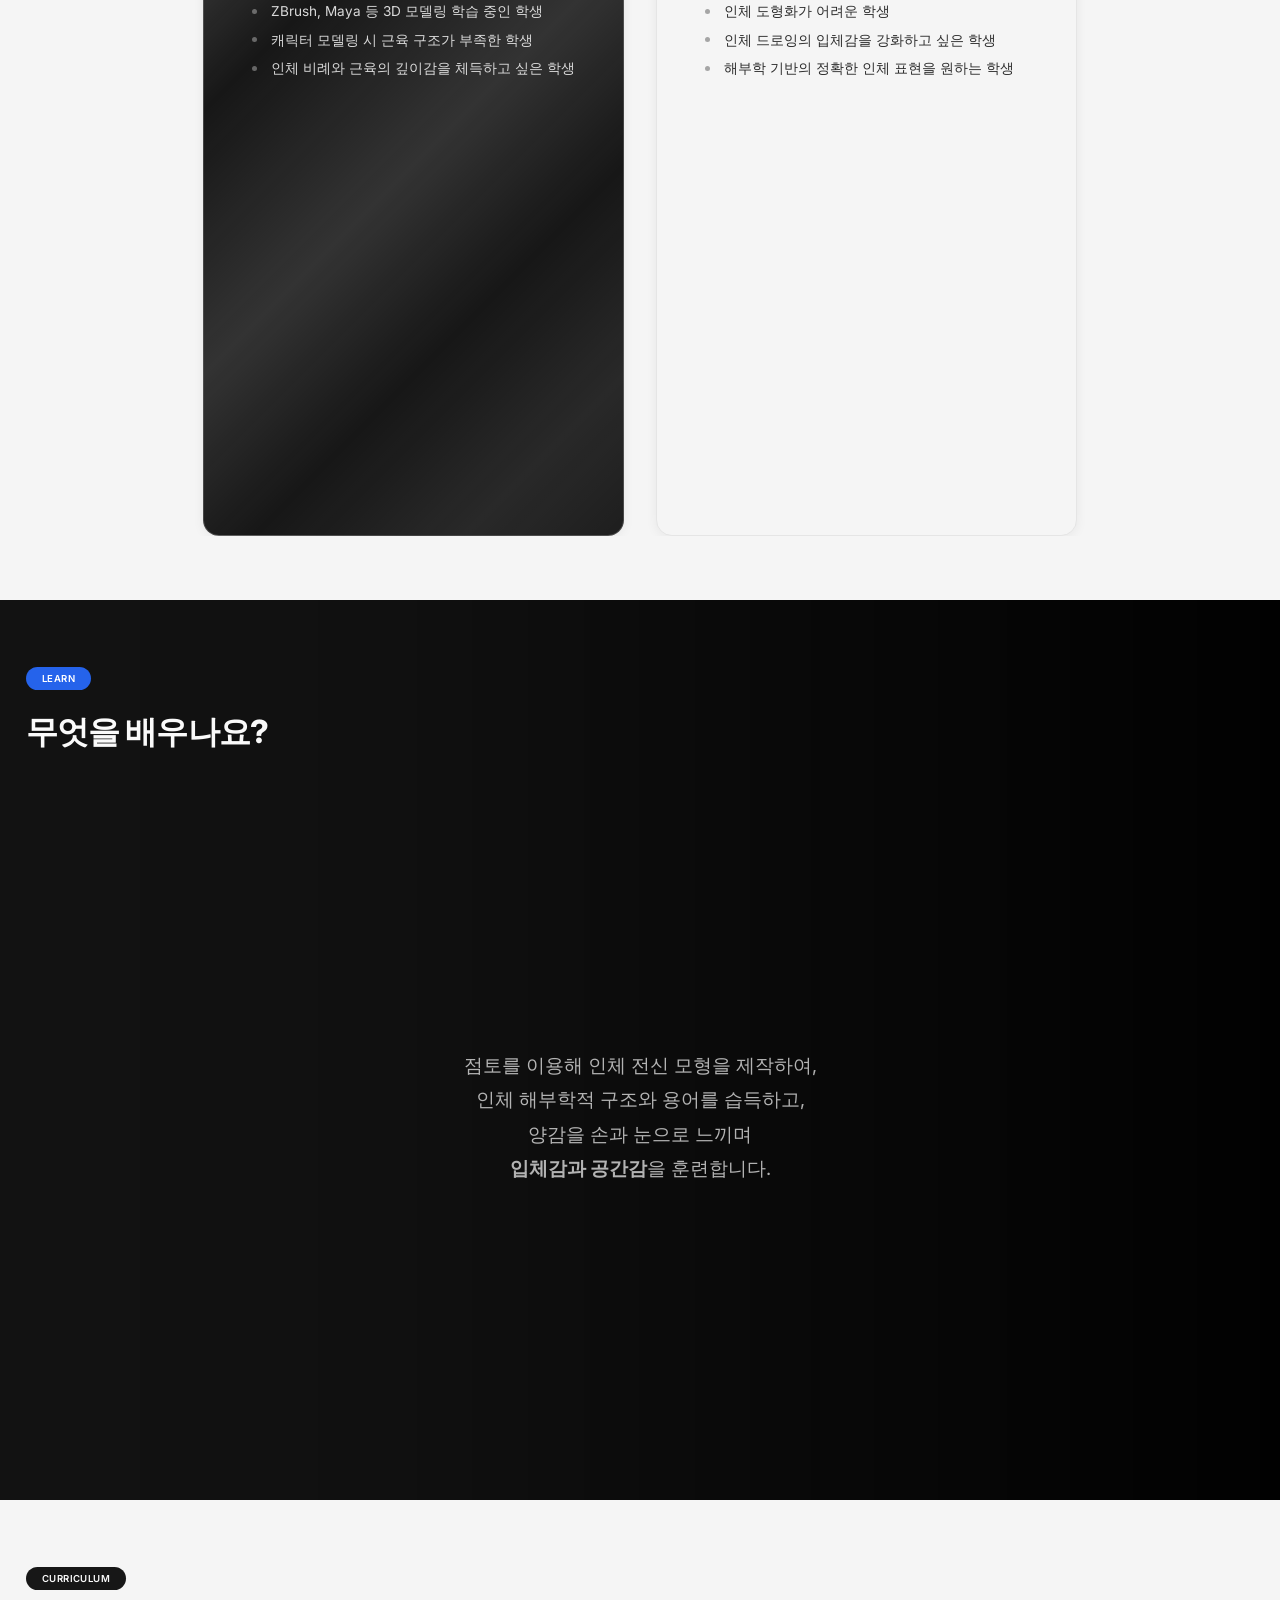
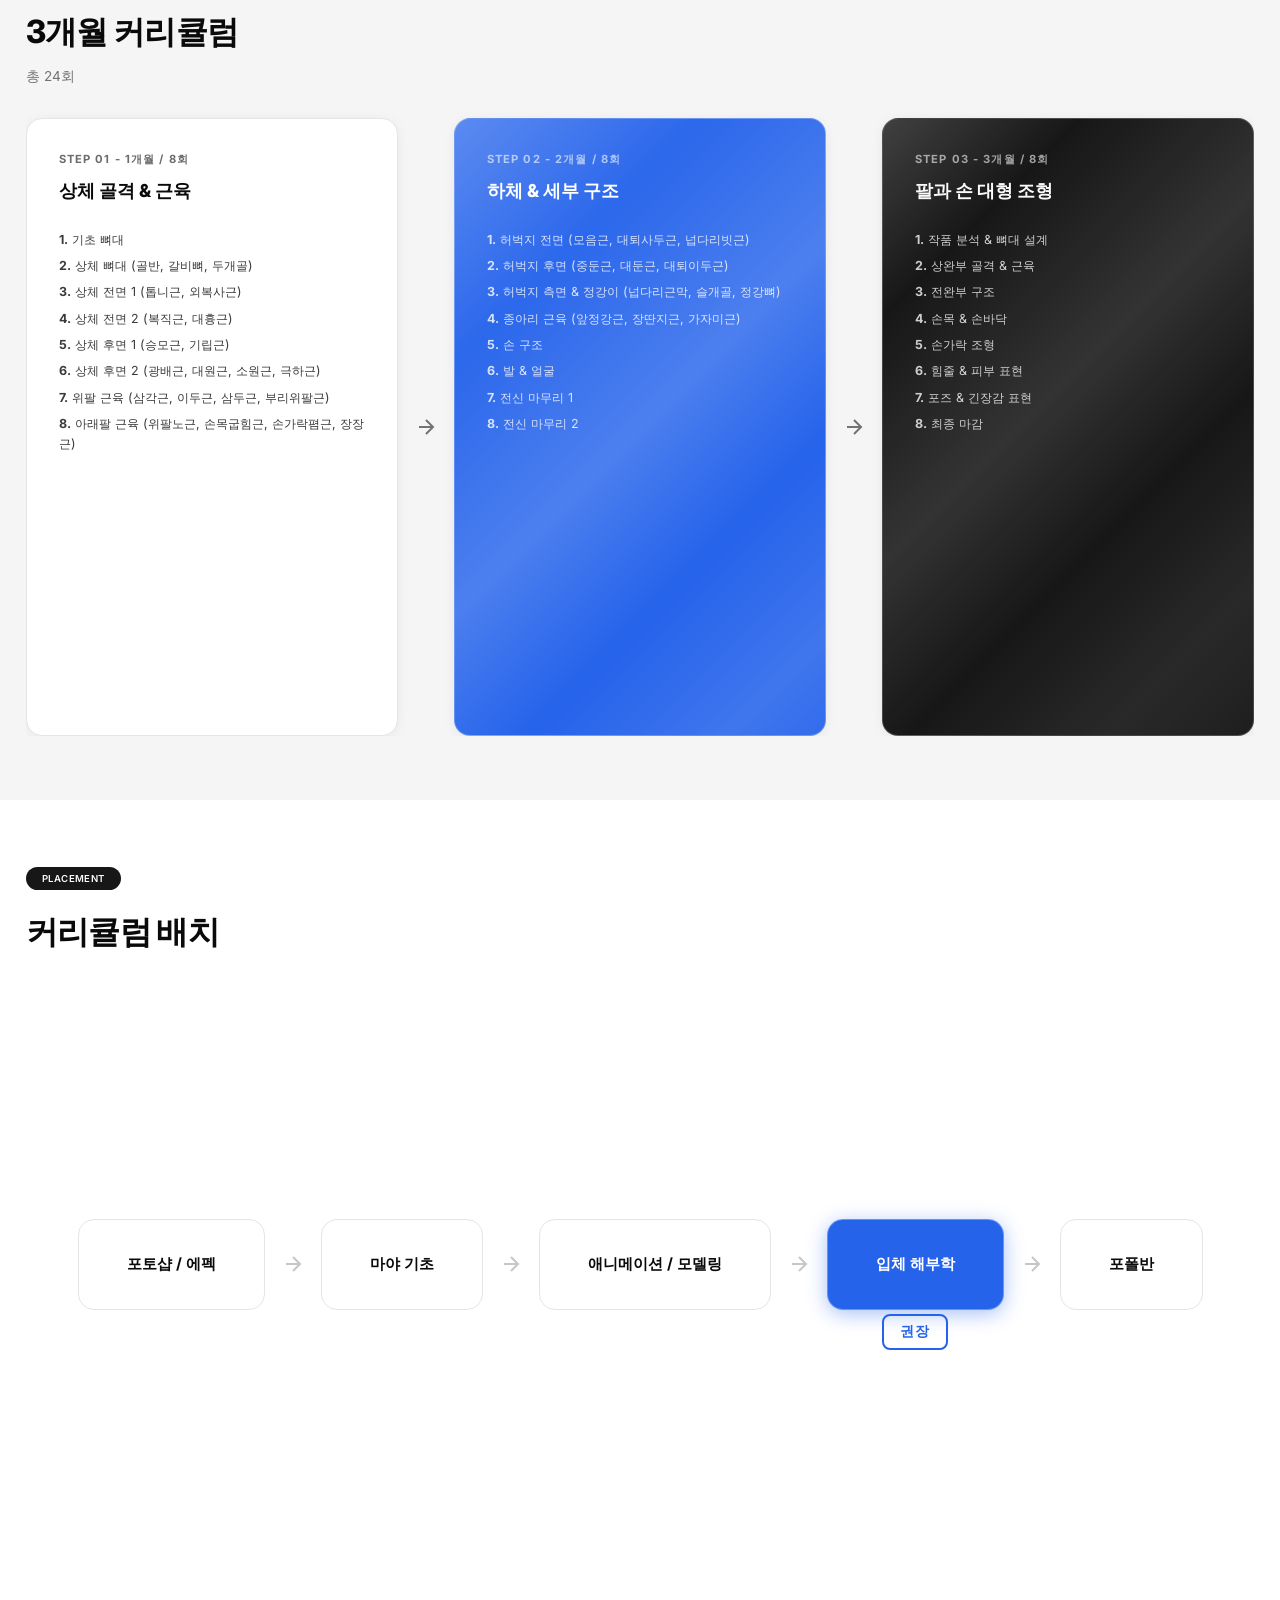
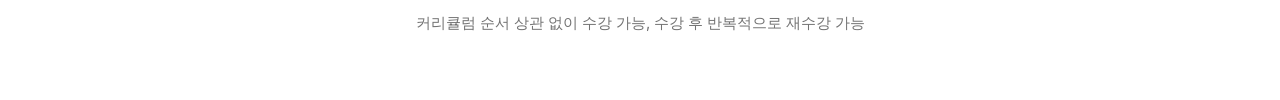
==== commit 02e52d54: "Add what-you-learn page, placement fixes, 포폴반 rename" ====
--- a/consultation/_build/3d_anatomy.html
+++ b/consultation/_build/3d_anatomy.html
@@ -64,12 +64,14 @@
                     </div>
                     <div class="quote-person">
                         <strong>릭 베이커 - 특수분장의 거장</strong>
-                        <p>스타워즈, 혹성탈출, 맨인블랙 등 참여</p>
+                        <p>스타워즈, 혹성탈출, 맨인블랙 등</p>
                     </div>
                 </div>
                 <div class="quote-text-side">
                     <blockquote class="quote-block">
-                        <p>"컴퓨터 모델링을 처음 배우면서 알게 되었던 꼭짓점과 폴리곤을 이용한 모델링은 나의 작업 스타일에 맞지 않았다. 너무 생소했다. 어떻게 해도 자연스러운 결과물이 나오지 않았고, 더 이상 디지털 작업에 빠져들지 않았다. 오히려 실제 재료를 만지는 조소를 해보아야겠다고 생각했다. 그러나 때마침 지브러시가 나타났다. 그 이후 나는 이 툴에 흠뻑 빠져버렸다. 지브러시는 <em>실제 조소 작업</em>과 너무 비슷했다."</p>
+                        <p>"컴퓨터 모델링을 처음 배우면서 알게 되었던 꼭짓점과 폴리곤을 이용한 모델링은 나의 작업 스타일에 맞지 않았다. 너무 생소했다.</p>
+                        <p>어떻게 해도 자연스러운 결과물이 나오지 않았고, 더 이상 디지털 작업에 빠져들지 않았다. 오히려 실제 재료를 만지는 조소를 해보아야겠다고 생각했다.</p>
+                        <p>그러나 때마침 지브러시가 나타났다. 그 이후 나는 이 툴에 흠뻑 빠져버렸다. 지브러시는 <strong class="quote-highlight">실제 조소 작업</strong>과 너무 비슷했다."</p>
                     </blockquote>
                 </div>
             </div>
@@ -237,6 +239,24 @@
                         <li>인체 드로잉의 입체감을 강화하고 싶은 학생</li>
                         <li>해부학 기반의 정확한 인체 표현을 원하는 학생</li>
                     </ul>
+                </div>
+            </div>
+        </div>
+    </div>
+</section>
+
+<section class="section section--dark what-learn-section" data-section-id="what_you_learn">
+    <div class="what-learn-bg"></div>
+    <div class="section-container" style="position: relative; z-index: 2;">
+        <div class="section-header">
+            <span class="section-badge">LEARN</span>
+            <h2 class="section-title">무엇을 배우나요?</h2>
+        </div>
+
+        <div class="content-area">
+            <div class="insight-center">
+                <div class="insight-detail">
+                    <p>점토를 이용해 인체 전신 모형을 제작하여,<br>인체 해부학적 구조와 용어를 습득하고,<br>양감을 손과 눈으로 느끼며<br><strong>입체감과 공간감</strong>을 훈련합니다.</p>
                 </div>
             </div>
         </div>
@@ -342,13 +362,13 @@
                     <div class="placement-box placement-box--accent">
                         <span class="placement-label">입체 해부학</span>
                     </div>
-                    <span class="placement-recommend">권장</span>
+                    <span class="placement-recommend-box">권장</span>
                 </div>
                 <div class="placement-arrow">
                     <svg width="24" height="24" viewBox="0 0 24 24" fill="none" stroke="currentColor" stroke-width="2"><path d="M5 12h14"/><path d="M12 5l7 7-7 7"/></svg>
                 </div>
                 <div class="placement-box">
-                    <span class="placement-label">포트폴리오</span>
+                    <span class="placement-label">포폴반</span>
                 </div>
             </div>
 
--- a/consultation/css/style_portrait.css
+++ b/consultation/css/style_portrait.css
@@ -1414,6 +1414,43 @@
 }
 
 /* ============================================
+   What You Learn Section
+   ============================================ */
+.what-learn-section {
+    position: relative;
+    overflow: hidden;
+}
+
+.what-learn-bg {
+    position: absolute;
+    top: 0;
+    left: 0;
+    width: 100%;
+    height: 100%;
+    background-image: url('https://cdn.dbltv.com/news/photo/202110/18007_19846_4348.jpg');
+    background-size: 200%;
+    background-position: 0% 10%;
+    filter: grayscale(100%) brightness(0.35);
+    z-index: 1;
+}
+
+.what-learn-bg::after {
+    content: "";
+    position: absolute;
+    top: 0;
+    left: 0;
+    width: 100%;
+    height: 100%;
+    background: linear-gradient(
+        to left,
+        rgba(0, 0, 0, 0.95) 0%,
+        rgba(0, 0, 0, 0.6) 40%,
+        rgba(0, 0, 0, 0.3) 70%,
+        rgba(0, 0, 0, 0.2) 100%
+    );
+}
+
+/* ============================================
    Quote Layout (Rick Baker etc.)
    ============================================ */
 .quote-layout {
@@ -1422,6 +1459,8 @@
     grid-template-columns: 1fr 2fr;
     gap: var(--space-xl);
     align-items: center;
+    max-width: 1100px;
+    margin: 0 auto;
 }
 
 .quote-image-side {
@@ -1472,9 +1511,10 @@
 
 .quote-block p {
     font-size: clamp(0.95rem, 1.3vw, 1.15rem);
-    line-height: 1.8;
+    line-height: 2.2;
     opacity: 0.8;
     font-style: italic;
+    word-break: keep-all;
 }
 
 .quote-block em {
@@ -1482,6 +1522,13 @@
     font-weight: 700;
     color: var(--accent);
     opacity: 1;
+}
+
+.quote-highlight {
+    color: #fff;
+    font-size: 1.15em;
+    font-weight: 800;
+    font-style: normal;
 }
 
 @media (max-width: 768px) {
@@ -2033,6 +2080,18 @@
     letter-spacing: 0.1em;
 }
 
+.placement-recommend-box {
+    position: absolute;
+    bottom: -2.5rem;
+    font-size: clamp(0.85rem, 1vw, 1rem);
+    font-weight: 700;
+    color: var(--accent);
+    letter-spacing: 0.1em;
+    padding: 0.3rem 1rem;
+    border: 2px solid var(--accent);
+    border-radius: var(--radius);
+}
+
 .placement-arrow {
     display: flex;
     align-items: center;
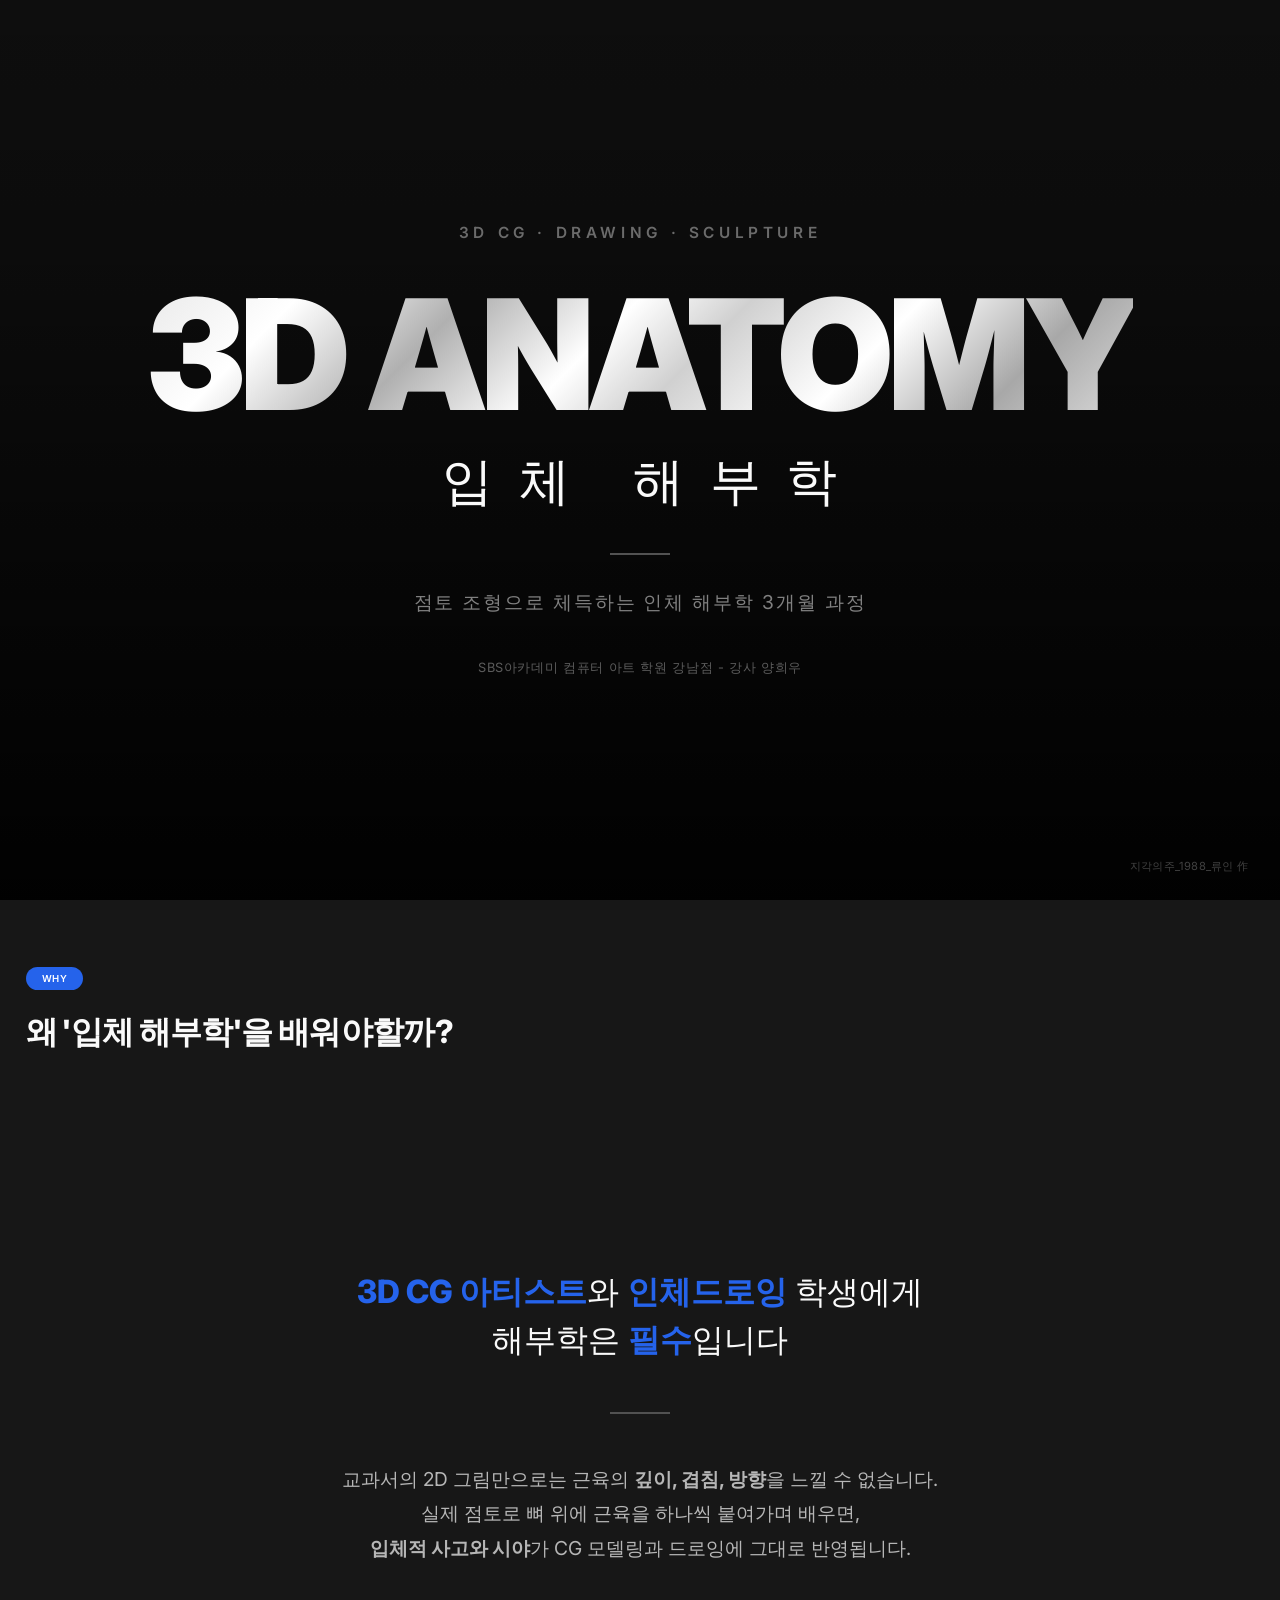
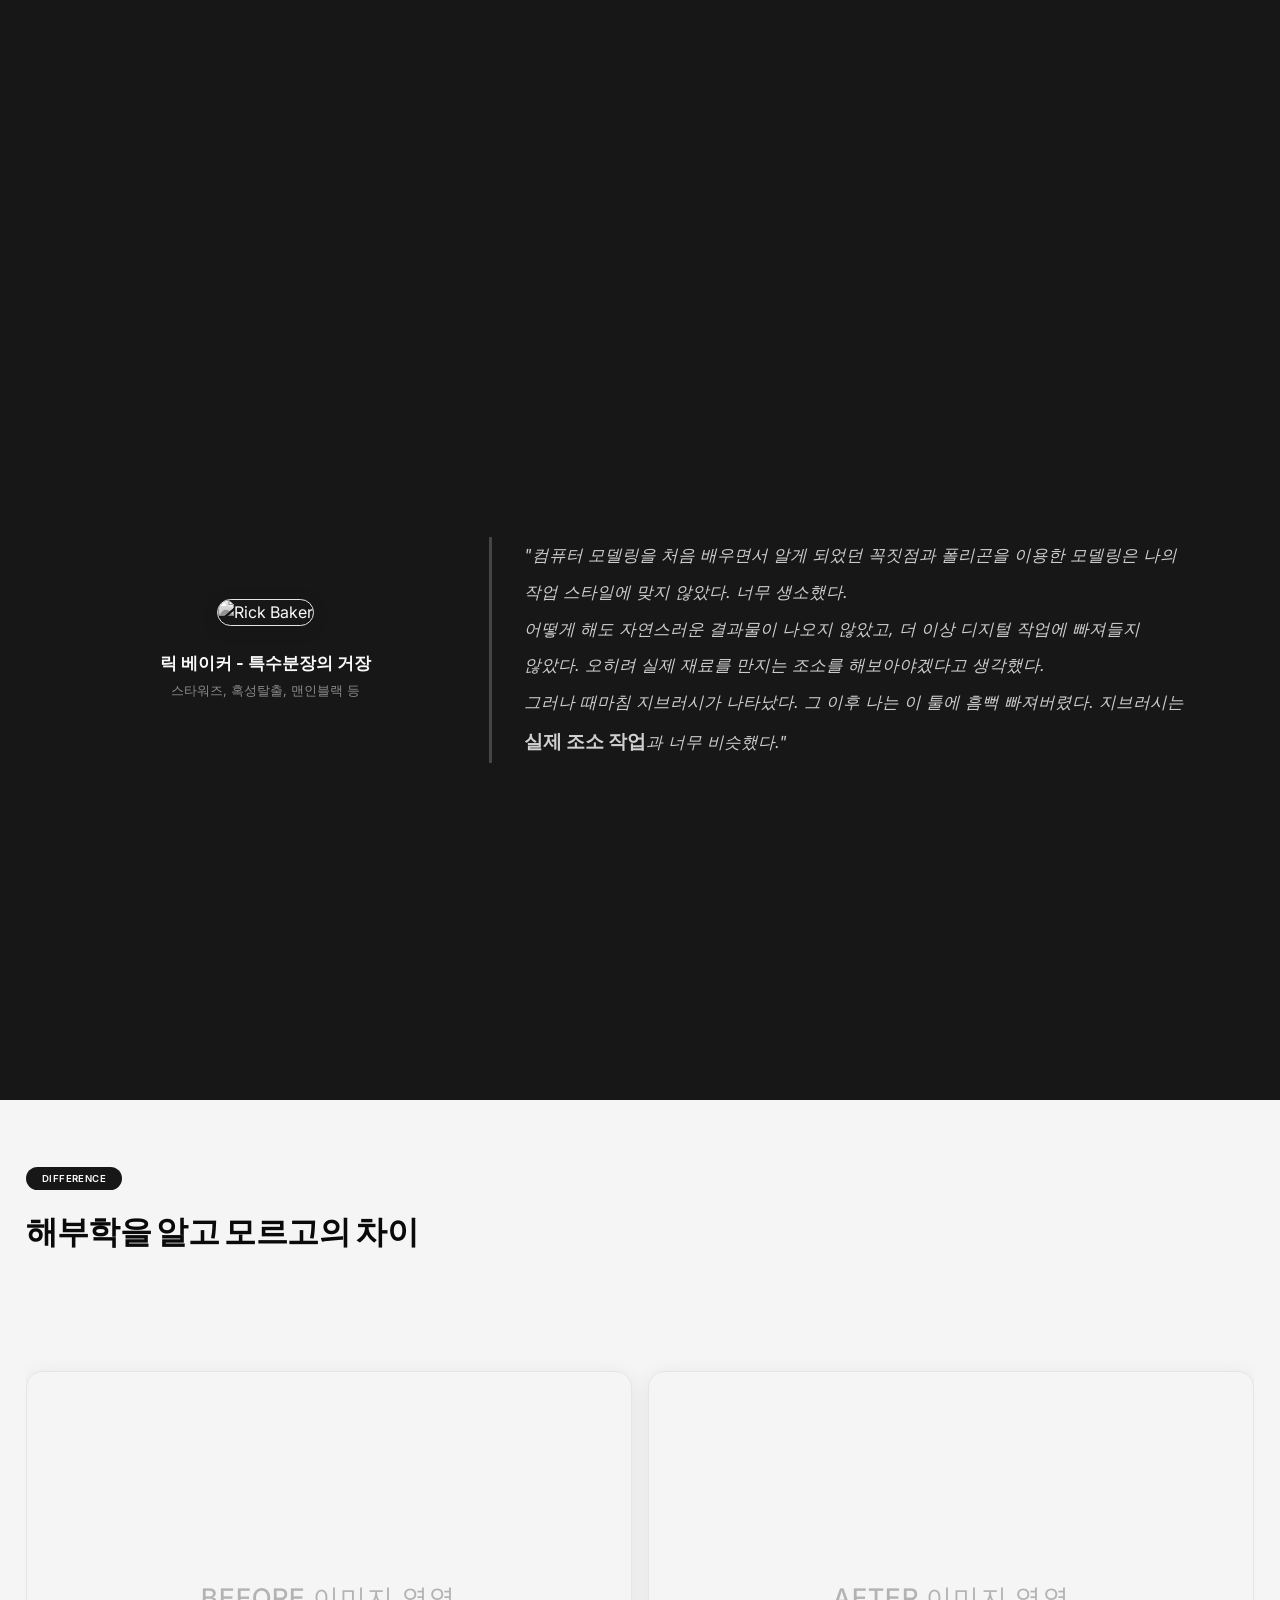
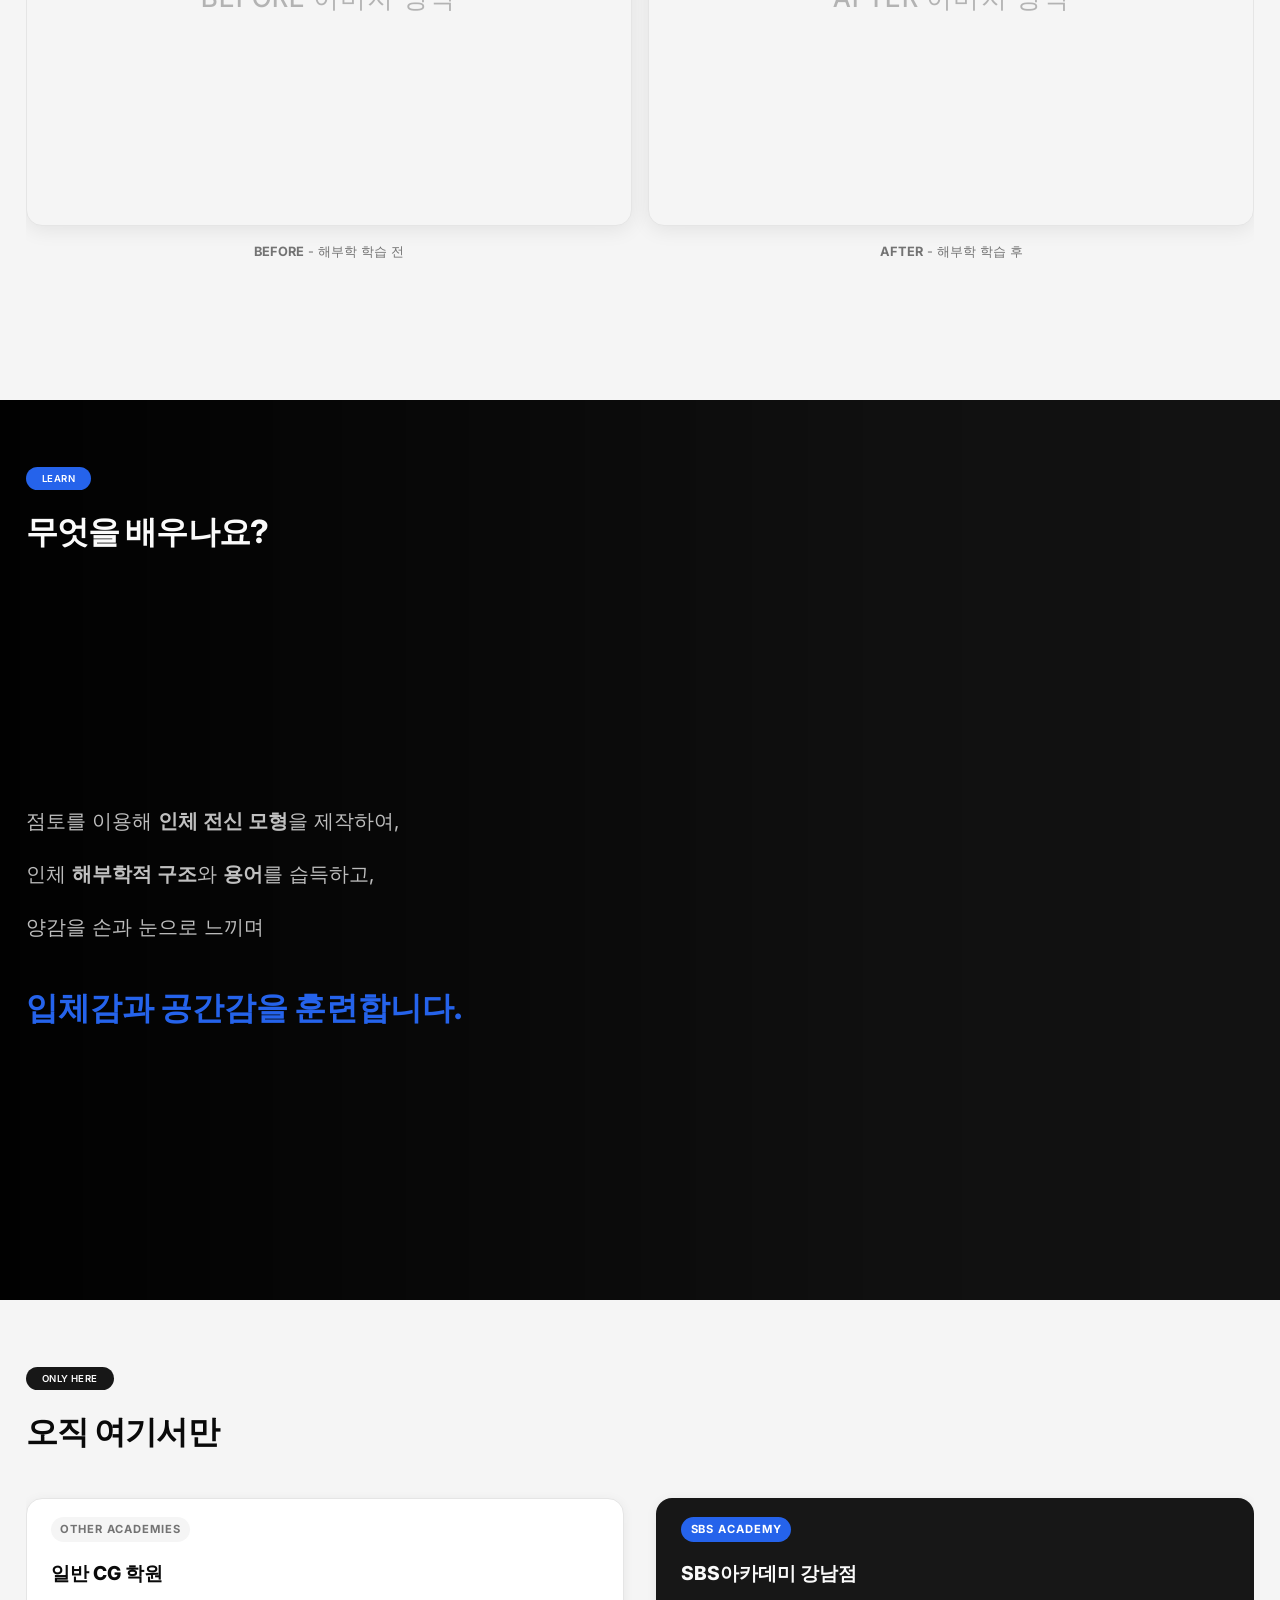
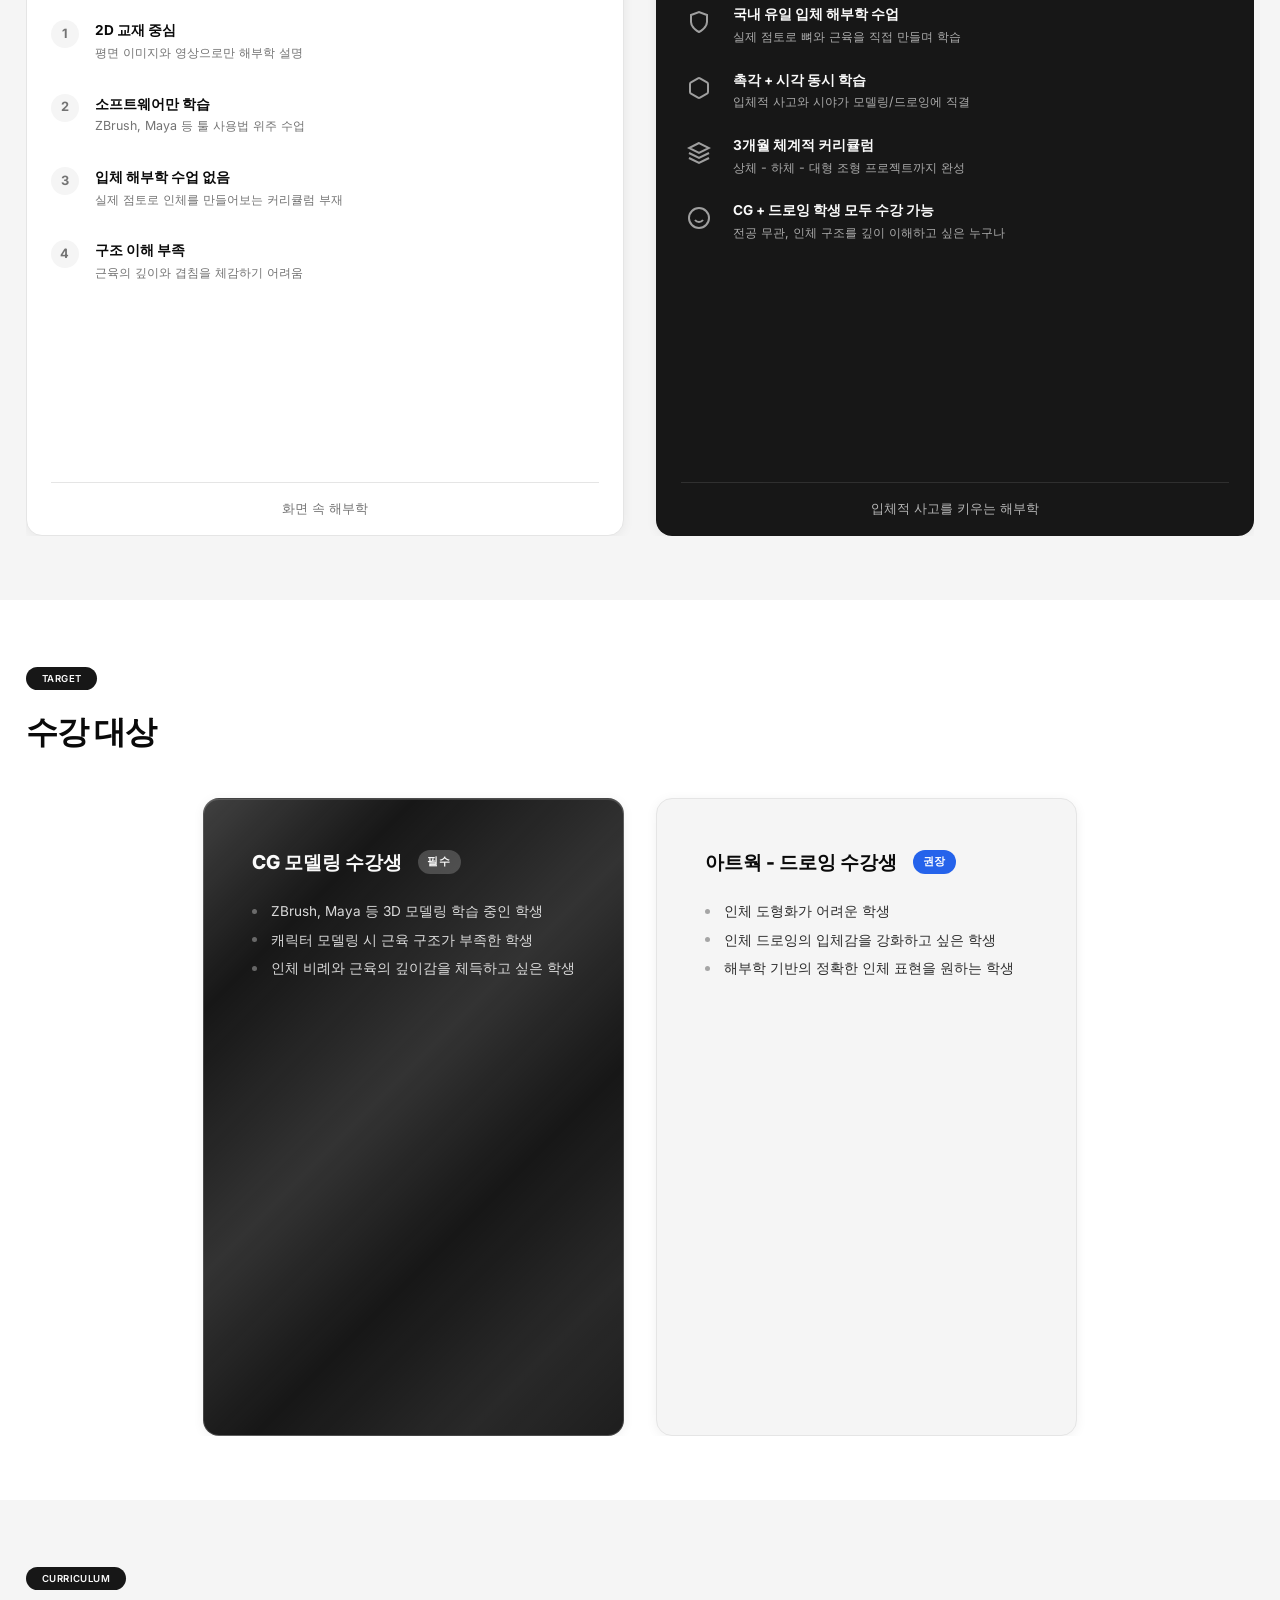
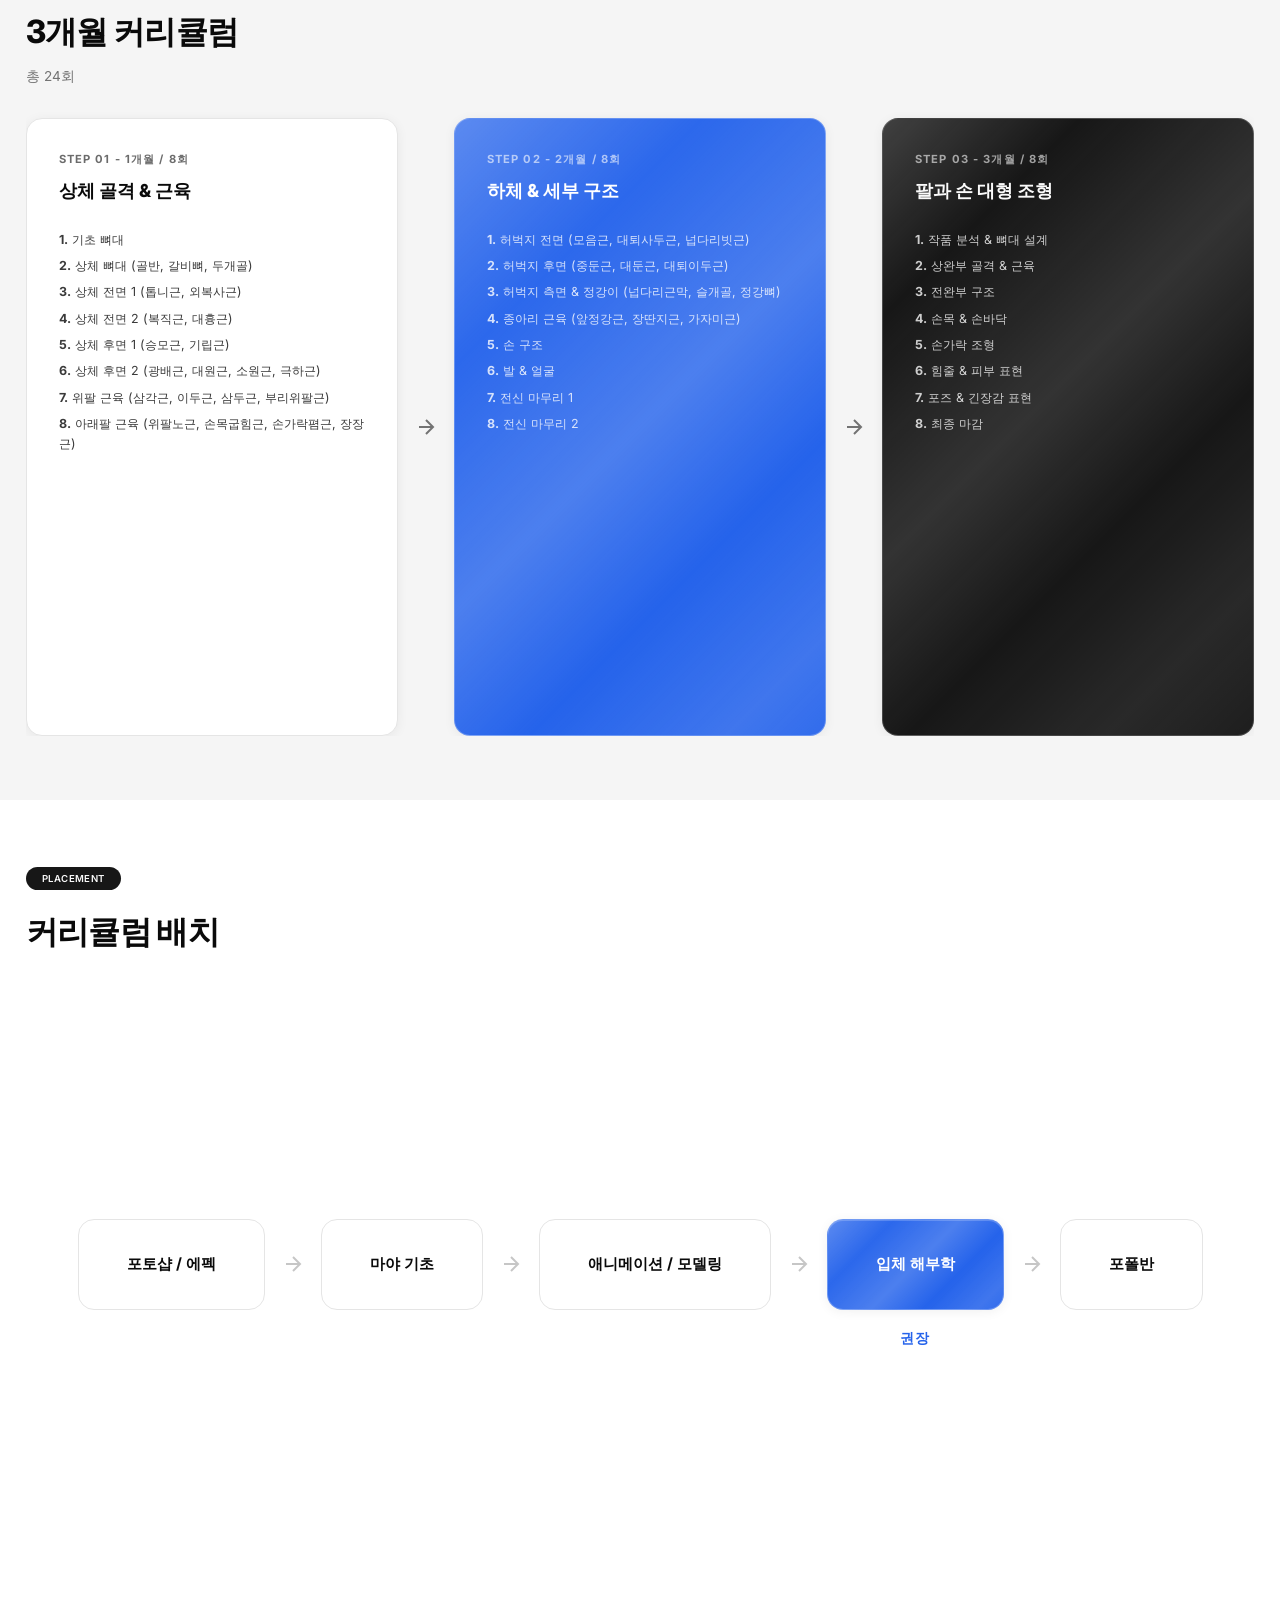
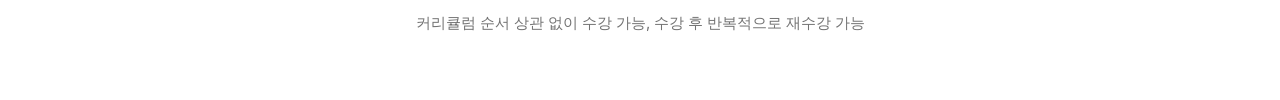
==== commit 68f6a880: "Swap rick_baker and what_you_learn page order" ====
--- a/consultation/_build/3d_anatomy.html
+++ b/consultation/_build/3d_anatomy.html
@@ -105,6 +105,25 @@
     </div>
 </section>
 
+<section class="section section--dark what-learn-section" data-section-id="what_you_learn">
+    <div class="what-learn-bg"></div>
+    <div class="section-container" style="position: relative; z-index: 2;">
+        <div class="section-header">
+            <span class="section-badge">LEARN</span>
+            <h2 class="section-title">무엇을 배우나요?</h2>
+        </div>
+
+        <div class="content-area">
+            <div class="what-learn-content">
+                <p class="what-learn-text">점토를 이용해 <strong>인체 전신 모형</strong>을 제작하여,</p>
+                <p class="what-learn-text">인체 <strong>해부학적 구조</strong>와 <strong>용어</strong>를 습득하고,</p>
+                <p class="what-learn-text">양감을 손과 눈으로 느끼며</p>
+                <p class="what-learn-highlight">입체감과 공간감을 훈련합니다.</p>
+            </div>
+        </div>
+    </div>
+</section>
+
 <section class="section" data-section-id="only_here">
     <div class="section-container">
         <div class="section-header">
@@ -239,24 +258,6 @@
                         <li>인체 드로잉의 입체감을 강화하고 싶은 학생</li>
                         <li>해부학 기반의 정확한 인체 표현을 원하는 학생</li>
                     </ul>
-                </div>
-            </div>
-        </div>
-    </div>
-</section>
-
-<section class="section section--dark what-learn-section" data-section-id="what_you_learn">
-    <div class="what-learn-bg"></div>
-    <div class="section-container" style="position: relative; z-index: 2;">
-        <div class="section-header">
-            <span class="section-badge">LEARN</span>
-            <h2 class="section-title">무엇을 배우나요?</h2>
-        </div>
-
-        <div class="content-area">
-            <div class="insight-center">
-                <div class="insight-detail">
-                    <p>점토를 이용해 인체 전신 모형을 제작하여,<br>인체 해부학적 구조와 용어를 습득하고,<br>양감을 손과 눈으로 느끼며<br><strong>입체감과 공간감</strong>을 훈련합니다.</p>
                 </div>
             </div>
         </div>
--- a/consultation/css/style_portrait.css
+++ b/consultation/css/style_portrait.css
@@ -1427,10 +1427,10 @@
     left: 0;
     width: 100%;
     height: 100%;
-    background-image: url('https://cdn.dbltv.com/news/photo/202110/18007_19846_4348.jpg');
-    background-size: 200%;
-    background-position: 0% 10%;
-    filter: grayscale(100%) brightness(0.35);
+    background-image: url('https://static-assets.artlogic.net/w_2000,h_2000,c_limit,f_auto,fl_lossy,q_auto/artlogicstorage/arario/images/view/41665bcf70f0494b6e24246adbb35b4ej/arariogallery-ryu-in-resurrection-calm-dawn-1993.jpg');
+    background-size: 220%;
+    background-position: -5% 25%;
+    filter: grayscale(100%) brightness(0.5);
     z-index: 1;
 }
 
@@ -1442,12 +1442,41 @@
     width: 100%;
     height: 100%;
     background: linear-gradient(
-        to left,
+        to right,
         rgba(0, 0, 0, 0.95) 0%,
         rgba(0, 0, 0, 0.6) 40%,
         rgba(0, 0, 0, 0.3) 70%,
         rgba(0, 0, 0, 0.2) 100%
     );
+}
+
+.what-learn-content {
+    flex: 1;
+    display: flex;
+    flex-direction: column;
+    justify-content: center;
+    gap: var(--space-sm);
+    max-width: 800px;
+}
+
+.what-learn-text {
+    font-size: clamp(1.1rem, 1.6vw, 1.4rem);
+    line-height: 1.8;
+    opacity: 0.75;
+}
+
+.what-learn-text strong {
+    opacity: 1;
+    font-weight: 700;
+    color: #fff;
+}
+
+.what-learn-highlight {
+    font-size: clamp(1.5rem, 2.5vw, 2.2rem);
+    font-weight: 800;
+    color: var(--accent);
+    margin-top: var(--space-md);
+    line-height: 1.4;
 }
 
 /* ============================================
@@ -2055,9 +2084,17 @@
 }
 
 .placement-box--accent {
-    background: var(--accent);
-    border-color: rgba(255, 255, 255, 0.3);
-    box-shadow: 0 4px 20px rgba(37, 99, 235, 0.4);
+    background:
+        linear-gradient(135deg,
+            rgba(255,255,255,0.25) 0%,
+            rgba(255,255,255,0.03) 25%,
+            rgba(255,255,255,0.18) 50%,
+            rgba(255,255,255,0) 70%,
+            rgba(255,255,255,0.12) 90%,
+            rgba(255,255,255,0.06) 100%),
+        var(--accent);
+    border: 1px solid rgba(255,255,255,0.25);
+    box-shadow: 0 2px 12px rgba(0,0,0,0.06), inset 0 1px 0 rgba(255,255,255,0.2);
 }
 
 .placement-label {
@@ -2087,9 +2124,6 @@
     font-weight: 700;
     color: var(--accent);
     letter-spacing: 0.1em;
-    padding: 0.3rem 1rem;
-    border: 2px solid var(--accent);
-    border-radius: var(--radius);
 }
 
 .placement-arrow {
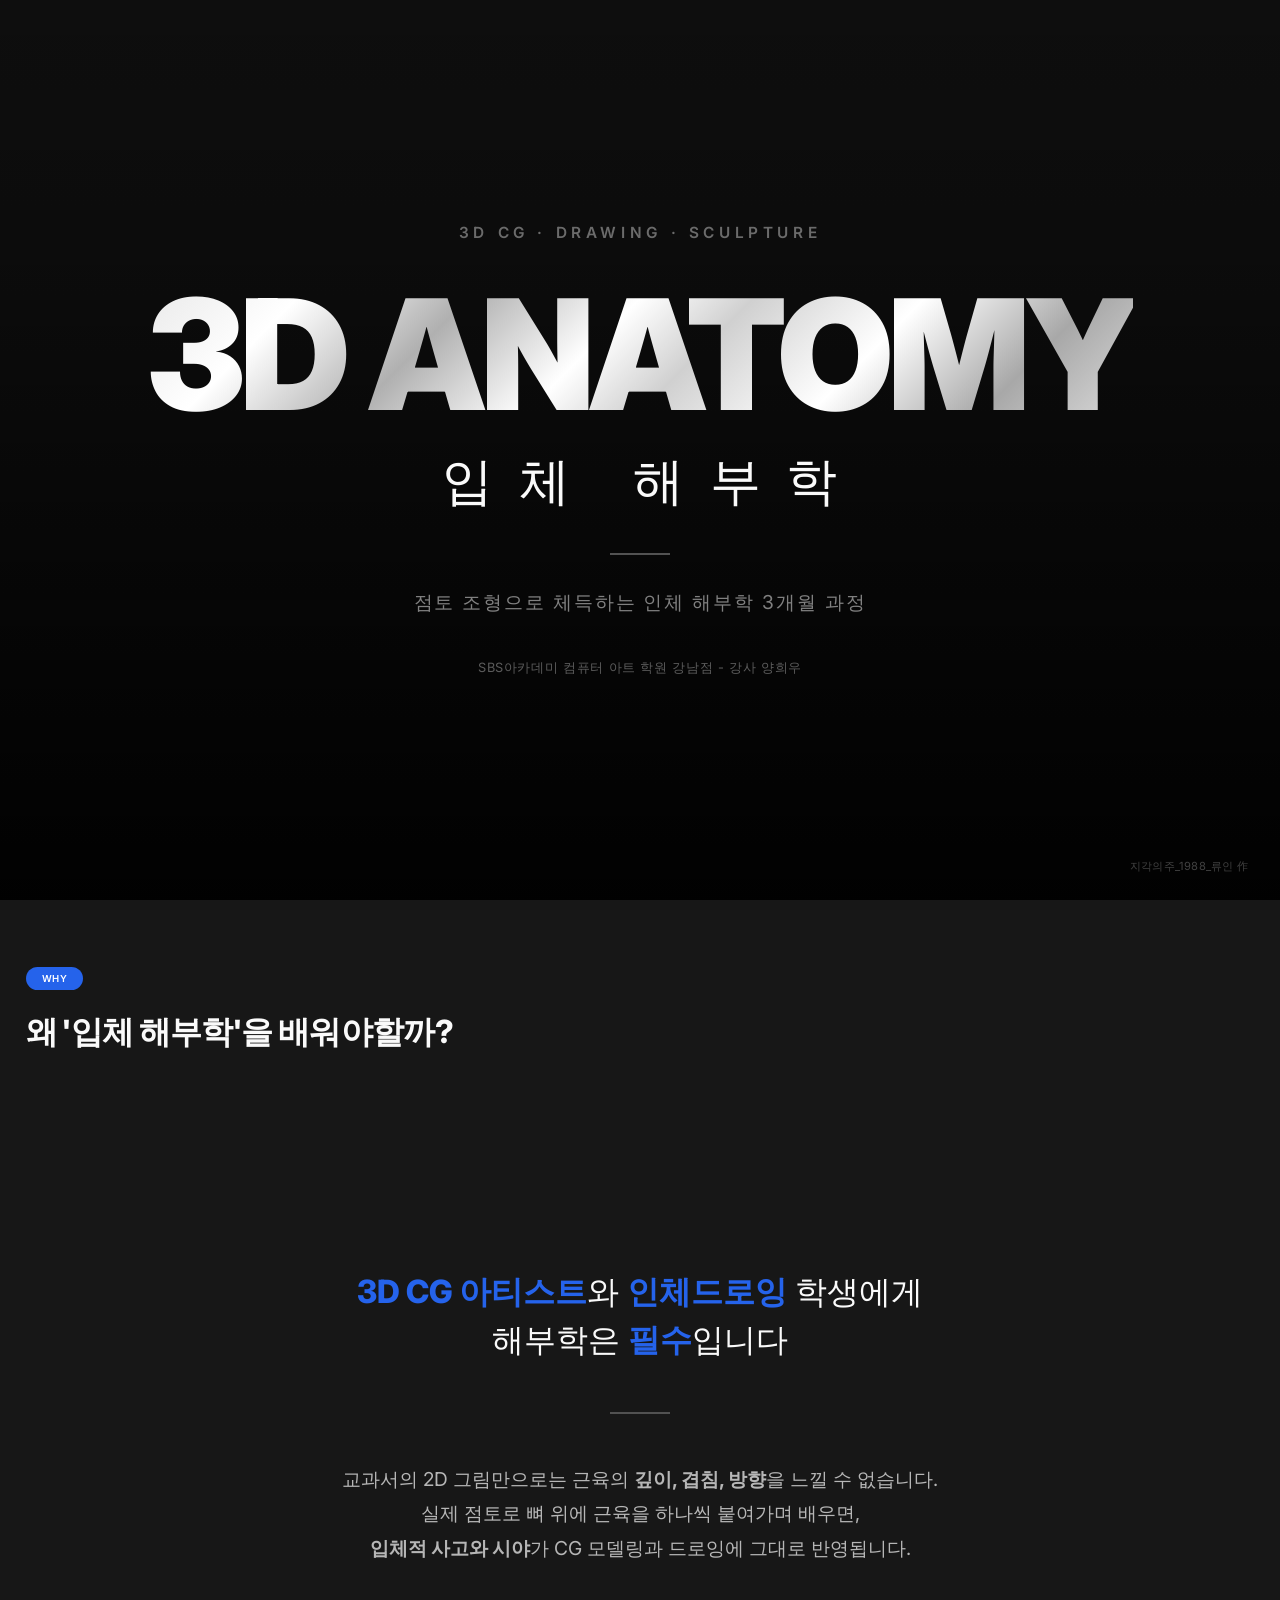
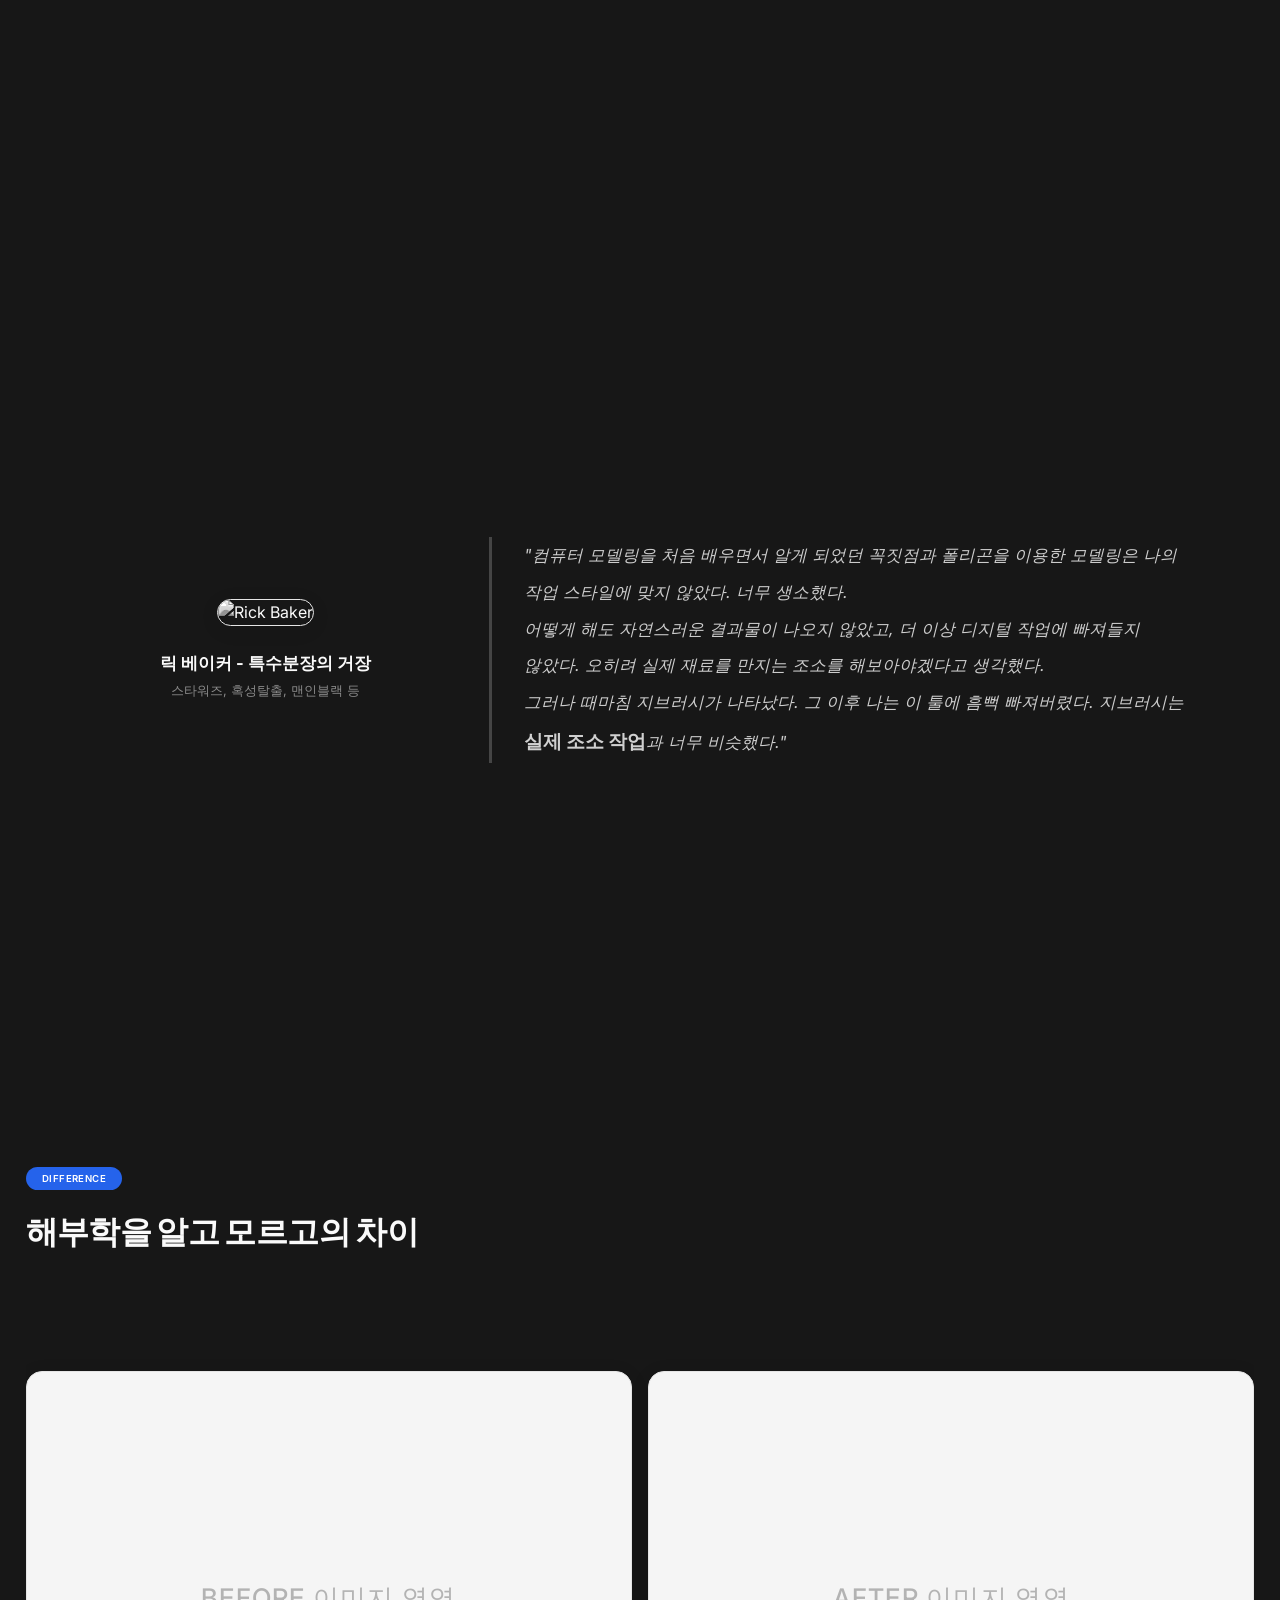
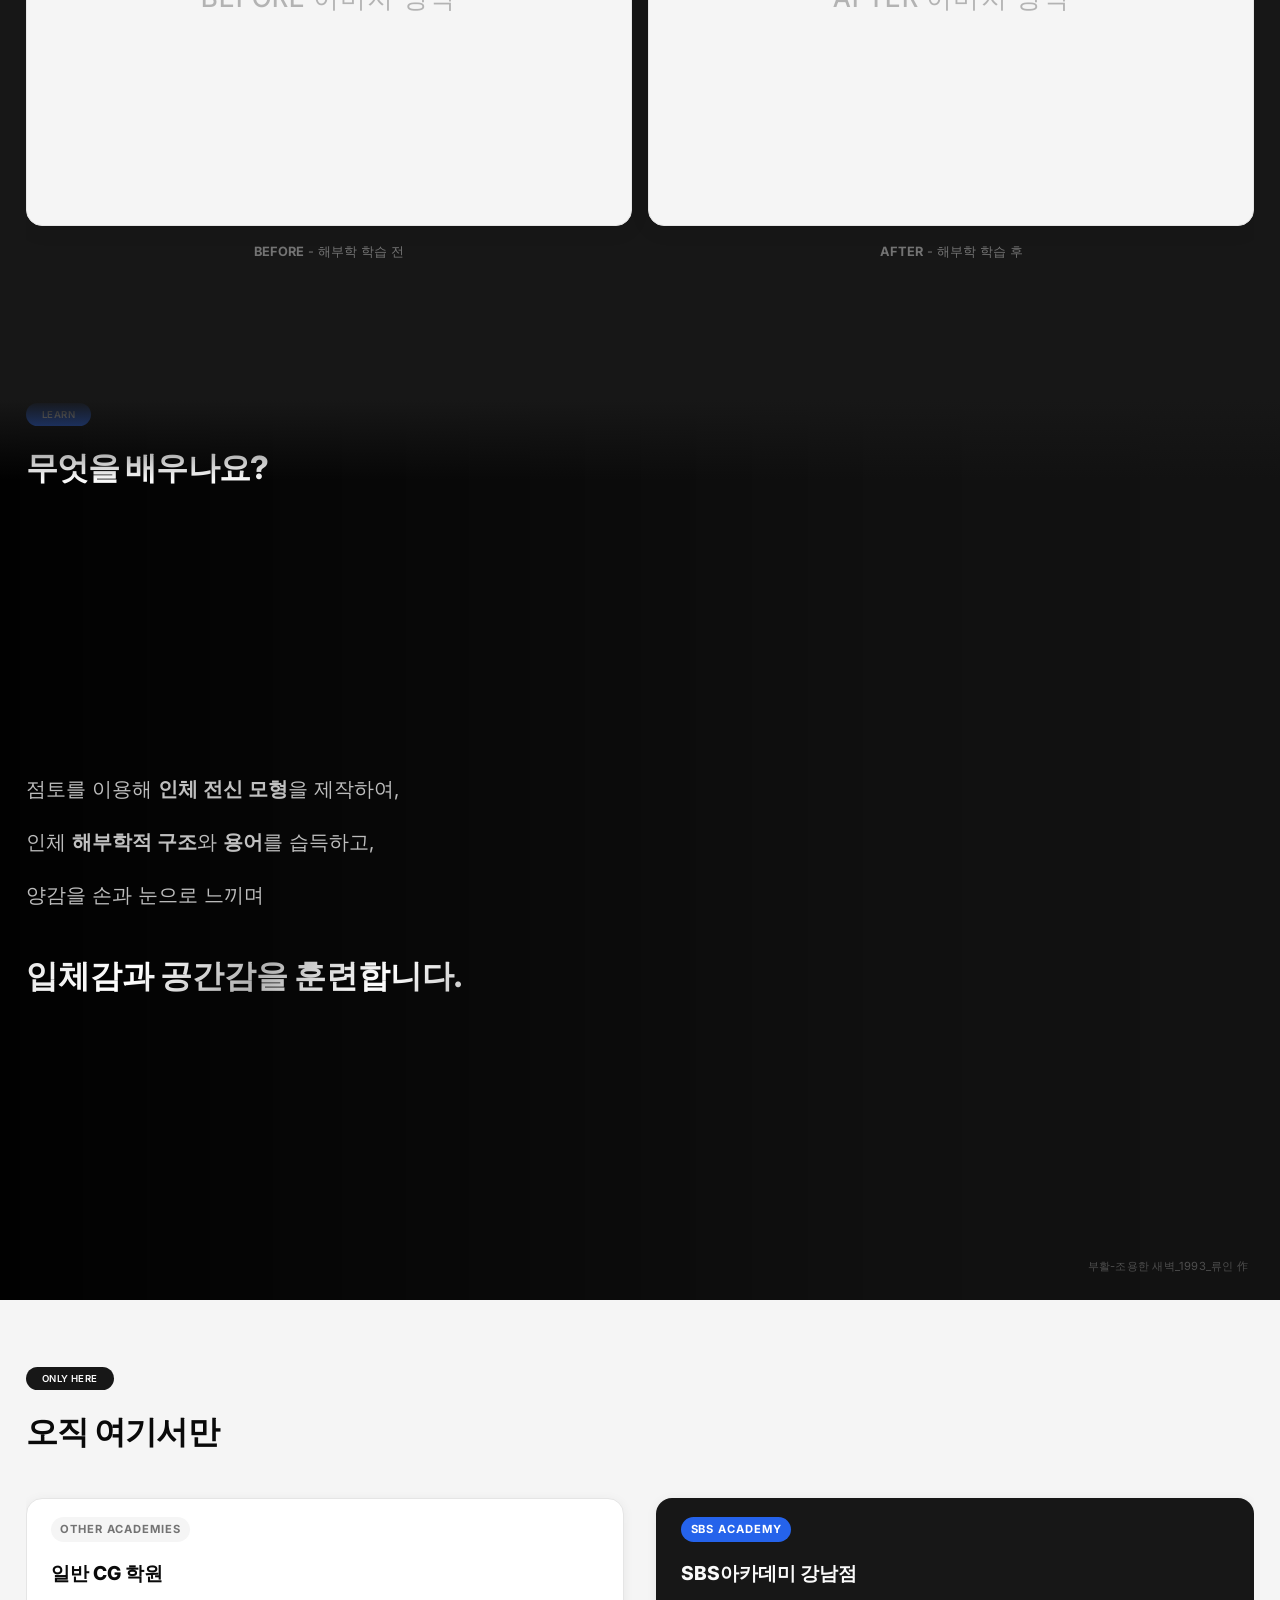
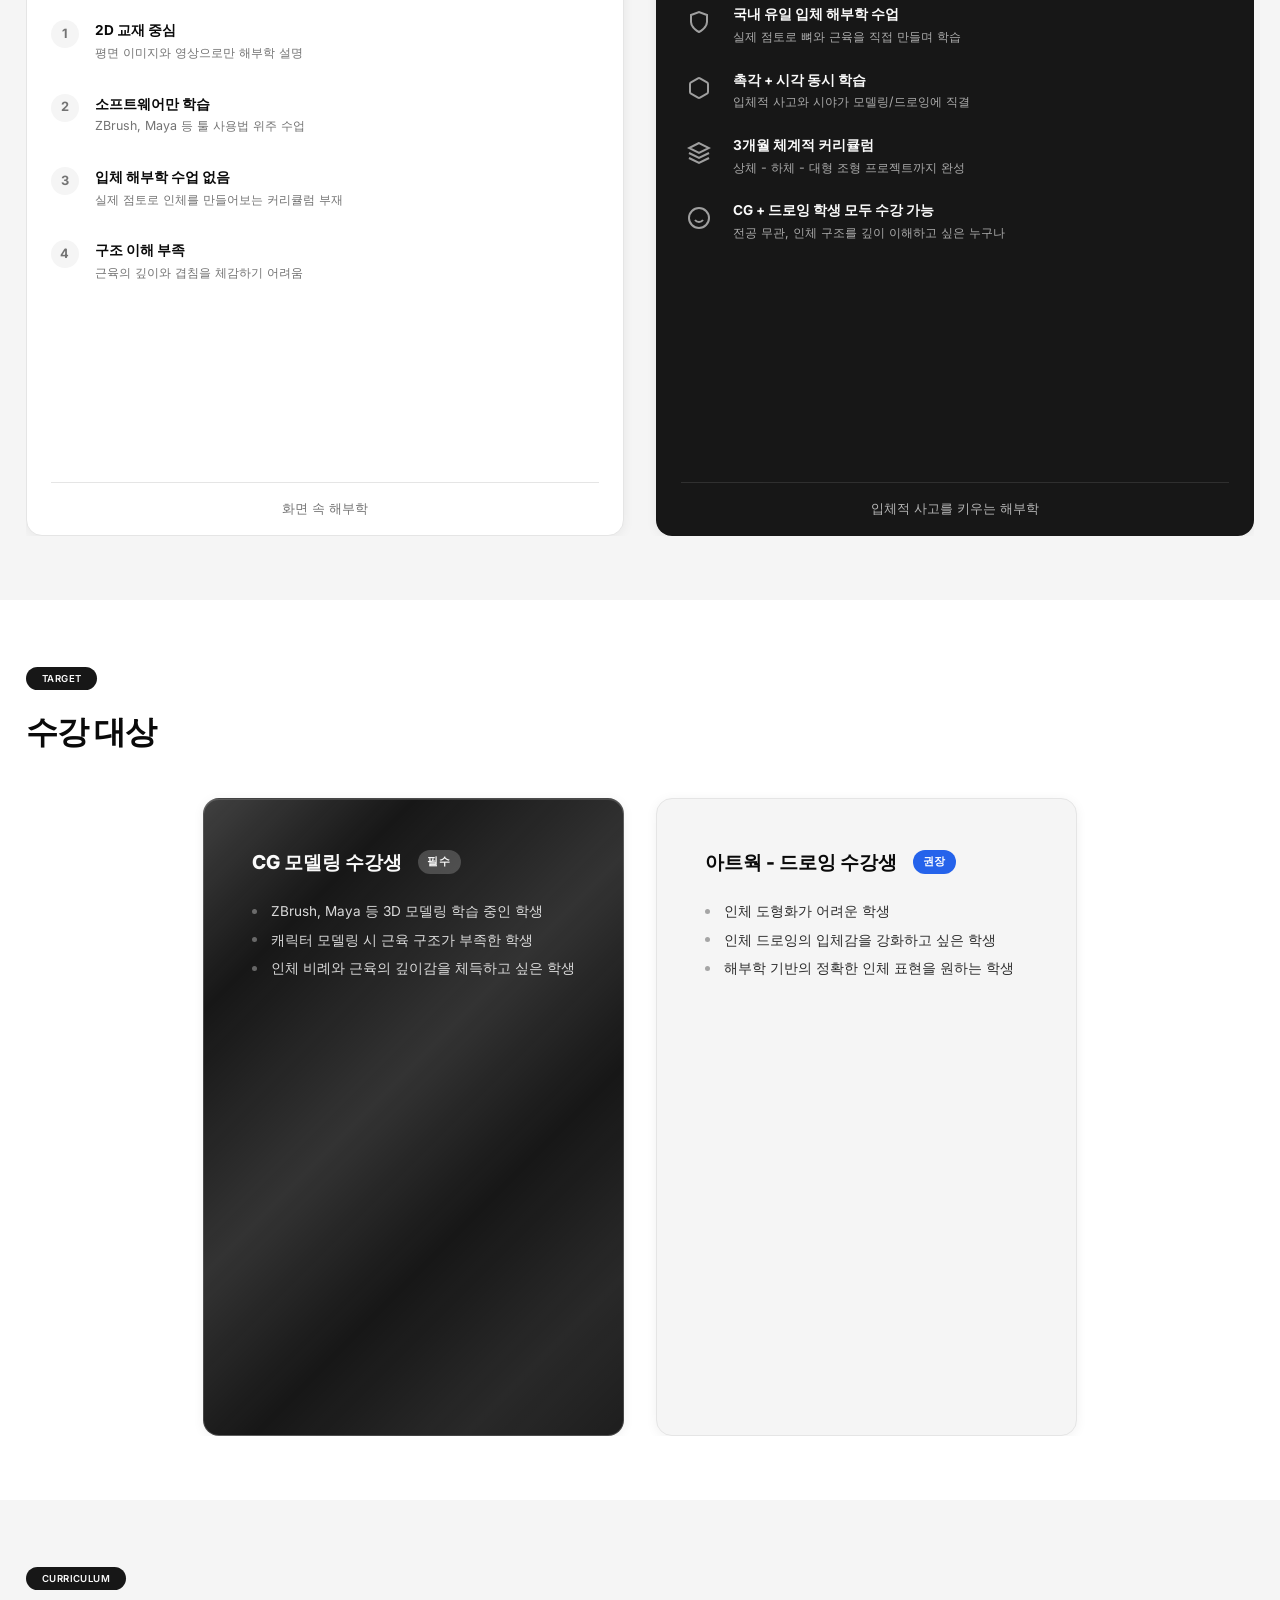
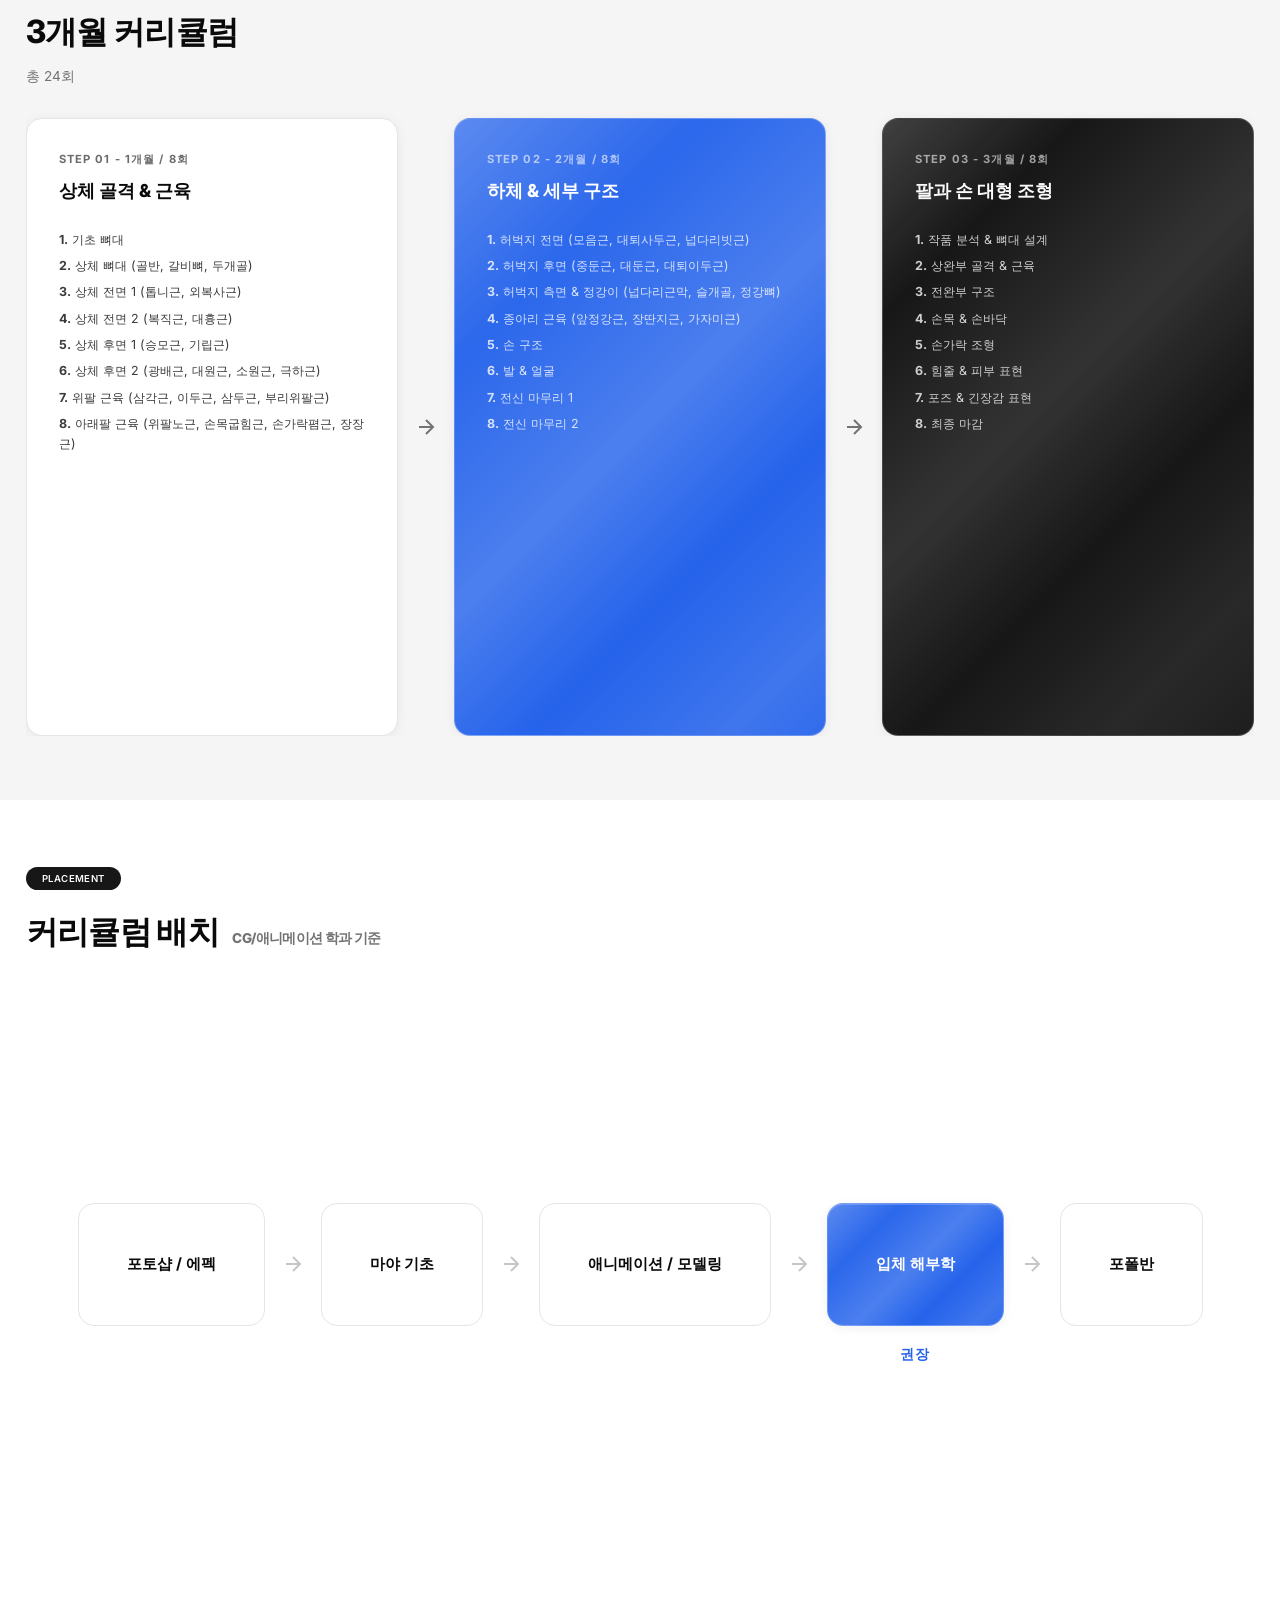
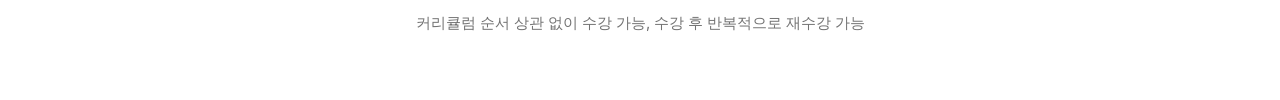
==== commit 202f05d0: "Add artwork credit to what-you-learn page" ====
--- a/consultation/_build/3d_anatomy.html
+++ b/consultation/_build/3d_anatomy.html
@@ -79,7 +79,7 @@
     </div>
 </section>
 
-<section class="section" data-section-id="before_after">
+<section class="section section--dark" data-section-id="before_after">
     <div class="section-container">
         <div class="section-header">
             <span class="section-badge">DIFFERENCE</span>
@@ -122,6 +122,7 @@
             </div>
         </div>
     </div>
+    <p class="hero-credit">부활-조용한 새벽_1993_류인 作</p>
 </section>
 
 <section class="section" data-section-id="only_here">
@@ -336,7 +337,7 @@
     <div class="section-container">
         <div class="section-header">
             <span class="section-badge">PLACEMENT</span>
-            <h2 class="section-title">커리큘럼 배치</h2>
+            <h2 class="section-title">커리큘럼 배치 <span class="section-description" style="display: inline; margin-left: 0.5rem;">CG/애니메이션 학과 기준</span></h2>
         </div>
 
         <div class="content-area">
--- a/consultation/css/style_portrait.css
+++ b/consultation/css/style_portrait.css
@@ -1419,6 +1419,18 @@
 .what-learn-section {
     position: relative;
     overflow: hidden;
+    padding-top: 0;
+}
+
+.what-learn-section::before {
+    content: "";
+    position: absolute;
+    top: 0;
+    left: 0;
+    width: 100%;
+    height: 80px;
+    background: linear-gradient(to bottom, var(--primary), transparent);
+    z-index: 3;
 }
 
 .what-learn-bg {
@@ -1430,7 +1442,7 @@
     background-image: url('https://static-assets.artlogic.net/w_2000,h_2000,c_limit,f_auto,fl_lossy,q_auto/artlogicstorage/arario/images/view/41665bcf70f0494b6e24246adbb35b4ej/arariogallery-ryu-in-resurrection-calm-dawn-1993.jpg');
     background-size: 220%;
     background-position: -5% 25%;
-    filter: grayscale(100%) brightness(0.5);
+    filter: grayscale(100%) brightness(0.6);
     z-index: 1;
 }
 
@@ -1474,9 +1486,22 @@
 .what-learn-highlight {
     font-size: clamp(1.5rem, 2.5vw, 2.2rem);
     font-weight: 800;
-    color: var(--accent);
     margin-top: var(--space-md);
     line-height: 1.4;
+    background: linear-gradient(
+        135deg,
+        #e8e8e8 0%,
+        #ffffff 15%,
+        #b0b0b0 30%,
+        #ffffff 45%,
+        #d0d0d0 55%,
+        #ffffff 70%,
+        #a8a8a8 85%,
+        #e0e0e0 100%
+    );
+    -webkit-background-clip: text;
+    -webkit-text-fill-color: transparent;
+    background-clip: text;
 }
 
 /* ============================================
@@ -2074,13 +2099,15 @@
     background: var(--card);
     border: 1px solid var(--border);
     border-radius: var(--radius-lg);
-    padding: var(--space-lg) var(--space-xl);
+    padding: var(--space-xl) var(--space-xl);
     text-align: center;
     display: flex;
     flex-direction: column;
     align-items: center;
+    justify-content: center;
     gap: var(--space-xs);
     min-width: 140px;
+    min-height: 80px;
 }
 
 .placement-box--accent {
